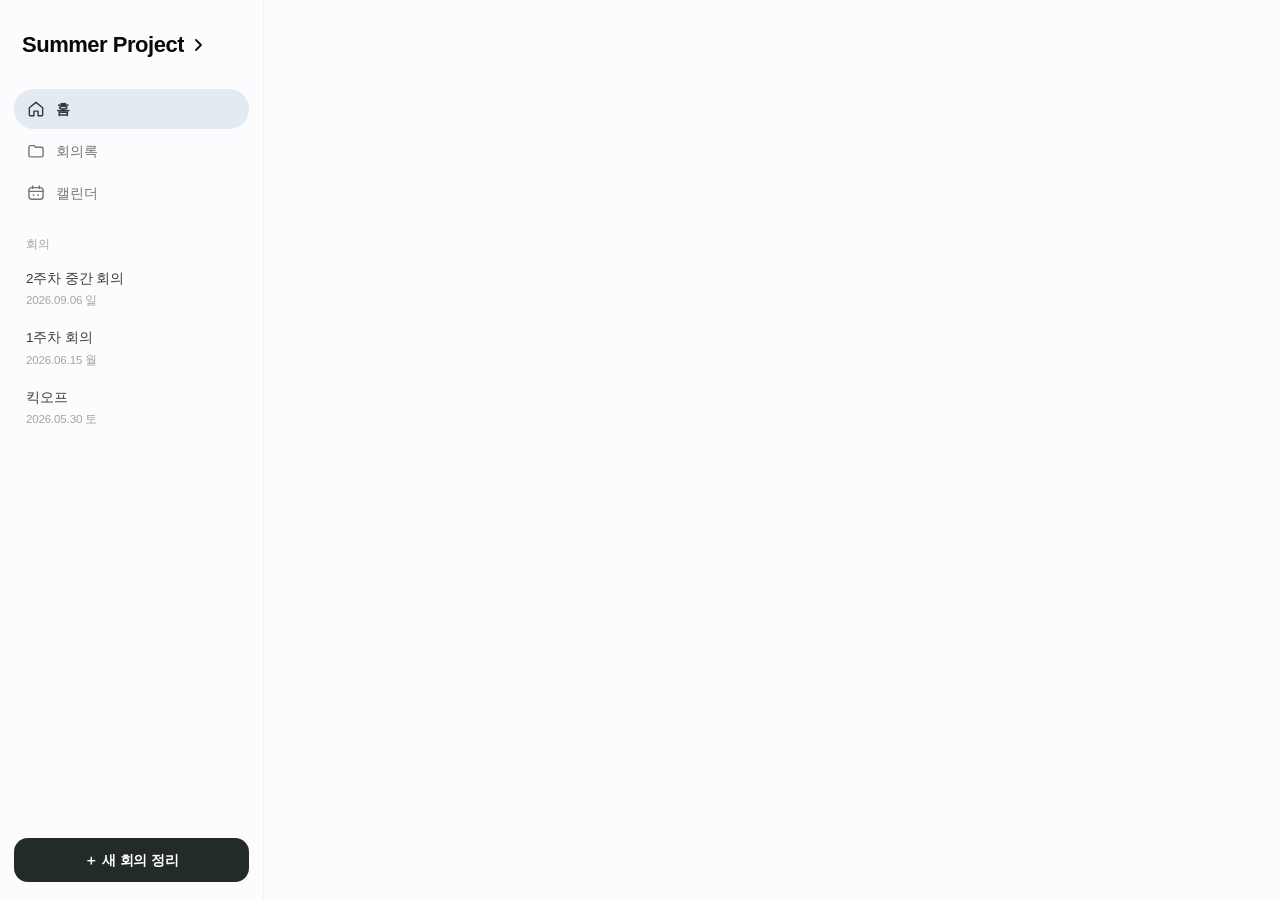
==== docs/index.html @ f721afd8 "맵 아래가 잘리던 것 · 버튼 여백 맞춤 · 원문 펴고 시작 - 박아 넣은 맵이 900px 보다 좁아지면 모바일 하단 탭바 자리 48px 를 비워 두고 있었다.   그 탭바는 em" ====
<!doctype html>
<html lang="ko">
<head>
<meta charset="utf-8">
<meta name="viewport" content="width=device-width,initial-scale=1,viewport-fit=cover">
<title>meetnote</title>
<style>
/* 폰트 — 모바일 앱과 같은 SF Pro +KR. 파일은 넣지 않고 설치된 것을 쓴다 */
@font-face{font-family:SFKR;font-weight:400;src:local("SF Pro +KR Display Regular"),local("SFProKR-Regular")}
@font-face{font-family:SFKR;font-weight:500;src:local("SF Pro +KR Display Medium"),local("SFProKR-Medium")}
@font-face{font-family:SFKR;font-weight:600;src:local("SF Pro +KR Display Semibold"),local("SFProKR-Semibold")}
@font-face{font-family:SFKR;font-weight:700;src:local("SF Pro +KR Display Bold"),local("SFProKR-Bold")}
:root{
  --bg:#fcfcfe; --card:#f2f5fa; --card2:#f5f6f8; --chip:#e4eaf2; --line:#dee0e6; --line2:#d7dff1;
  --ink:#050a0a; --ink2:#3b3b3b; --navy:#2d3b48; --dim:#757575; --dim2:#a3a3a3; --dark:#222a2a;
  --blue:#4b87e9; --red:#e0443e; --amber:#d9892b; --green:#2f9e5b; --violet:#8a6fd1; --grey:#8d9299;
  --ease:cubic-bezier(.3,0,.2,1);
}
*{box-sizing:border-box;margin:0;padding:0}
html,body{height:100%}
body{background:var(--bg);color:var(--ink);font:400 14px/1.5 SFKR,-apple-system,BlinkMacSystemFont,"Apple SD Gothic Neo",Pretendard,sans-serif;
  -webkit-font-smoothing:antialiased;letter-spacing:-.01em;word-break:keep-all}
button{font:inherit;color:inherit;background:none;border:0;cursor:pointer;letter-spacing:inherit}
input{font:inherit;color:inherit;letter-spacing:inherit}
[hidden]{display:none!important}
svg{display:block;flex:none}
.tap{transition:transform .15s,opacity .15s}.tap:active{transform:scale(.97);opacity:.8}

/* ---------- 뼈대: 왼쪽 사이드바 + 본문 ---------- */
.app{display:grid;grid-template-columns:264px 1fr;min-height:100vh}
.side{position:sticky;top:0;height:100vh;display:flex;flex-direction:column;gap:22px;padding:22px 14px 18px;border-right:1px solid #eef0f4;background:var(--bg)}
.proj{position:relative}
.proj>button{display:flex;align-items:center;gap:4px;padding:6px 8px;border-radius:10px;font-size:22px;font-weight:600;letter-spacing:-.48px;max-width:100%}
.proj>button:hover{background:var(--card)}
.proj>button span{overflow:hidden;text-overflow:ellipsis;white-space:nowrap}
.pmenu{position:absolute;z-index:30;top:46px;left:4px;width:236px;padding:6px;border-radius:16px;background:#fff;
  box-shadow:0 0 0 1px rgba(40,39,51,.06),0 18px 40px rgba(40,39,51,.14);animation:pop .22s var(--ease)}
.pmenu button{display:flex;align-items:center;justify-content:space-between;width:100%;padding:10px 12px;border-radius:10px;font-size:14px;font-weight:500;text-align:left}
.pmenu button:hover{background:var(--card)}
.pmenu button.on{background:var(--chip);color:var(--navy);font-weight:600}
.pmenu i{font-style:normal;font-size:12px;color:var(--dim2)}
@keyframes pop{from{opacity:0;transform:translateY(-4px) scale(.98)}}
.nav{display:grid;gap:2px}
.nav a{display:flex;align-items:center;gap:10px;height:40px;padding:0 12px;border-radius:44px;color:var(--dim);font-weight:500;text-decoration:none}
.nav a:hover{background:var(--card)}
.nav a.on{background:var(--chip);color:var(--navy);font-weight:600}
.slist{flex:1;min-height:0;overflow:auto;display:grid;align-content:start;gap:2px;scrollbar-width:none}
.slist h6{font-size:12px;font-weight:500;color:var(--dim2);padding:0 12px 6px}
.slist a{display:block;padding:8px 12px;border-radius:10px;text-decoration:none;color:var(--ink2)}
.slist a:hover{background:var(--card)}
.slist a.on{background:var(--card);color:var(--ink);font-weight:600}
.slist a b{display:block;font-weight:inherit;font-size:13.5px;overflow:hidden;text-overflow:ellipsis;white-space:nowrap}
.slist a time{font-size:11.5px;color:var(--dim2)}
.new{display:flex;align-items:center;justify-content:center;gap:6px;height:44px;border-radius:14px;background:var(--dark);color:#fff;font-weight:600;text-decoration:none}
.new:hover{background:var(--ink)}
main{min-width:0;padding:34px 40px 140px}
.wrap{max-width:1080px;margin:0 auto}

/* ---------- 공통 조각 ---------- */
.h1{font-size:28px;font-weight:700;letter-spacing:-.6px;line-height:1.3}
.sub{margin-top:6px;color:var(--dim);font-size:13px;display:flex;flex-wrap:wrap;gap:4px 10px}
.sec{margin-top:40px}
.sec>header{display:flex;align-items:center;justify-content:space-between;margin-bottom:14px}
.sec>header h2{font-size:16px;font-weight:500;color:var(--dim);letter-spacing:-.16px}
.sec>header h2 b{margin-left:6px;color:var(--ink2);font-weight:600}
.pills{display:flex;gap:4px;flex-wrap:wrap}
.pills button{height:32px;padding:0 14px;border-radius:99px;color:var(--dim2);font-size:13px;font-weight:500}
.pills button:hover{color:var(--ink2)}
.pills button.on{background:var(--chip);color:var(--navy);font-weight:600}
.kd{display:inline-flex;align-items:center;height:22px;padding:0 9px;border-radius:99px;background:var(--dark);color:#fff;font-size:11.5px;font-weight:600}
.kd+.kd{background:var(--chip);color:var(--navy)}
.st{font-size:11.5px;font-weight:600;white-space:nowrap;font-style:normal}
.st.decision{color:var(--blue)} .st.conditional{color:var(--amber)} .st.open{color:var(--grey)}
.empty{padding:26px;border-radius:16px;background:var(--card2);color:var(--dim2);text-align:center;font-size:13px}

/* 캘린더 — 회의 일정과 마감 기한을 한 달 판에 (모바일 하단바 calendar 탭) */
.cal>header{margin-bottom:16px}
.cnav{display:flex;align-items:center;gap:6px}
.cnav b{min-width:104px;text-align:center;font-size:15px;font-weight:600;color:var(--ink)}
.cnav button{width:32px;height:32px;border-radius:99px;background:var(--card);color:var(--navy);font-size:16px;line-height:1}
.cnav button:hover{background:var(--chip)}
.cnav .tdy{width:auto;padding:0 13px;font-size:13px;font-weight:600}
.cgrid{display:grid;grid-template-columns:repeat(7,minmax(0,1fr));gap:6px;
  padding:16px;border-radius:24px;background:var(--panel);box-shadow:0 0 0 1px #eef0f4}
.cgrid .ch{padding:2px 4px 6px;font-size:12px;font-weight:600;color:var(--dim2);text-align:center}
.cgrid .ch.sun{color:#d9776b}
.cd{min-height:88px;display:flex;flex-direction:column;align-items:stretch;gap:3px;padding:7px 7px 8px;
  border-radius:14px;background:var(--card2,#fafbfd);text-align:left;transition:background .18s,box-shadow .18s}
.cd:hover{background:var(--card)}
.cd.out{background:transparent;pointer-events:none}
.cd em{font-style:normal;font-size:12.5px;font-weight:600;color:var(--ink2)}
.cd.sun em{color:#d9776b}
.cd.today em{display:inline-grid;place-items:center;width:22px;height:22px;margin:-2px 0 1px -2px;border-radius:50%;
  background:var(--dark);color:#fff}
.cd.on{background:#eaf1ff;box-shadow:inset 0 0 0 1.5px #b8d0f8}
.cd .pill{overflow:hidden;text-overflow:ellipsis;white-space:nowrap;padding:2px 6px;border-radius:6px;
  font-size:10.5px;font-weight:500;letter-spacing:-.2px}
.cd .pill.pmeet{background:#e2ecff;color:#2b5aa8}
.cd .pill.pdue{background:#fdeadf;color:#a8572b}
.cd .more{font-size:10px;color:var(--dim2);padding-left:2px}
.cday{margin-top:18px}
.cday h3{margin-bottom:10px;font-size:14px;font-weight:600;color:var(--ink2)}
.cday h3 i{margin-left:6px;font-style:normal;color:var(--dim2);font-weight:500}
.crow{width:100%;display:flex;align-items:center;gap:10px;padding:13px 16px;margin-bottom:8px;text-decoration:none;color:inherit;
  border-radius:16px;background:var(--panel);box-shadow:0 0 0 1px #eef0f4;text-align:left;transition:background .18s}
.crow:hover{background:var(--card)}
.crow i{flex:none;padding:3px 9px;border-radius:99px;font-style:normal;font-size:11.5px;font-weight:600}
.crow.cmeet i{background:#e2ecff;color:#2b5aa8}
.crow.cdue i{background:#fdeadf;color:#a8572b}
.crow b{flex:1;min-width:0;font-size:14px;font-weight:500;color:var(--ink);overflow:hidden;text-overflow:ellipsis;white-space:nowrap}
.crow time,.crow .ow{flex:none;font-size:12.5px;color:var(--dim2)}
.crow .ow{font-weight:600;color:var(--navy)} .crow .ow.none{font-weight:500;color:var(--dim2)}
@media (max-width:760px){.cd{min-height:64px}.cd .pill{display:none}}

/* 할 일 카드 — 모바일 홈 '나의 할 일'의 방사형 그라데이션 */
.todos{display:grid;grid-auto-flow:column;grid-auto-columns:240px;gap:12px;overflow-x:auto;scroll-snap-type:x mandatory;padding:2px 2px 8px;scrollbar-width:none}
/* 가로로 흐르는 줄은 오른쪽 끝에서 뚝 끊기지 않게 흐려지며 빠진다. 끝까지 밀면 흐림도 사라진다 */
@property --fade{syntax:'<length>';inherits:false;initial-value:56px}
.todos,.prog{--fade:56px;animation:fadeoff linear both;animation-timeline:scroll(self x);
  -webkit-mask-image:linear-gradient(90deg,#000 calc(100% - var(--fade)),transparent);
  mask-image:linear-gradient(90deg,#000 calc(100% - var(--fade)),transparent)}
@keyframes fadeoff{to{--fade:0px}}
.todo{scroll-snap-align:start;height:224px;display:flex;flex-direction:column;justify-content:space-between;padding:20px;border-radius:24px;
  border:1.5px solid rgba(255,255,255,.2);text-align:left;transition:transform .25s var(--ease),box-shadow .25s}
.todo:hover{transform:translateY(-3px);box-shadow:0 14px 30px rgba(40,39,51,.1)}
.todo .top{display:flex;justify-content:space-between;align-items:flex-start;min-height:28px;font-size:12px;font-weight:500;color:var(--ink2)}
.todo .due{display:inline-flex;align-items:center;height:24px;padding:0 10px;border-radius:99px;background:rgba(255,255,255,.55);font-weight:600}
.todo .top em{font-style:normal;color:rgba(5,10,10,.45)}
.todo{cursor:pointer}
.tool{display:grid;place-items:center;width:28px;height:28px;border-radius:50%;background:#fff;border:.6px solid #fff;box-shadow:0 1px 4px rgba(40,39,51,.12);transition:transform .2s var(--ease)}
.tool:hover{transform:scale(1.12)}
.hh{display:flex;align-items:flex-start;justify-content:space-between;gap:16px}
.mt{display:flex;gap:4px;margin-top:4px}
.mt a{display:grid;place-items:center;width:40px;height:32px;border-radius:9px;transition:background .2s}
.mt a:hover{background:var(--card)}
.mt a.on{background:var(--dark)}
.mt img{width:20px;height:20px}
.meis{display:inline-flex;align-items:center;gap:5px}
.avi{display:inline-grid;place-items:center;border-radius:50%;object-fit:cover;color:#fff;font-size:11px;font-weight:600;flex:none;box-shadow:0 0 0 1.5px #fff}
.stk{display:inline-flex;margin-right:6px}.stk .avi+.avi{margin-left:-8px}
.tg{margin:-4px 0 12px}
.tg button{display:inline-flex;align-items:center;height:44px;padding:0 14px 0 8px;color:var(--dim2)}
.tg button:not(.on) .stk{opacity:.5}
.tg button.on{background:var(--card);color:var(--ink2);font-weight:500}
.cs .c .by{display:flex;align-items:center;gap:6px;font-size:13px;font-weight:600;margin-bottom:4px}
img.av{object-fit:cover}
.todo h3{margin-top:14px;font-size:20px;font-weight:600;line-height:1.4;letter-spacing:-.4px;display:-webkit-box;-webkit-line-clamp:3;-webkit-box-orient:vertical;overflow:hidden}
.todo .bt{display:flex;align-items:center;gap:6px;width:100%;padding:6px 8px;margin:0 -8px -4px;border-radius:10px;font-size:12px;font-weight:500;color:var(--ink2);text-align:left}
.todo .bt:hover{background:rgba(255,255,255,.5)}
.todo .bt span{overflow:hidden;text-overflow:ellipsis;white-space:nowrap;min-width:0}
.todo .bt i{font-style:normal;white-space:nowrap}
.todo .bt svg{margin-left:auto}
.g0{background:radial-gradient(60% 60% at 50% 40%,#87d1ff 0%,#aedeff 49%,#d6ebff 98%)}
.g1{background:radial-gradient(55% 55% at 50% 50%,#d8be49 0%,#e5d872 50%,#f1f29a 100%)}
.g2{background:radial-gradient(85% 70% at 50% 45%,#43bde6 25%,#5ec9ea 39%,#79d5ee 52%,#afecf5 79%,#fefde7 97%)}
.g3{background:radial-gradient(85% 70% at 50% 45%,#ff9e80 25%,#ffb696 45%,#ffd2ba 65%,#ffe8d6 82%,#fef8ec 97%)}
.g4{background:radial-gradient(80% 70% at 50% 46%,#cad9df 62%,#ece4e4 87%,#fdf3e6 100%)}
.g5{background:radial-gradient(80% 70% at 50% 46%,#d6d0e8 62%,#e8e2f0 87%,#f8f3fa 100%)}
.own{font-style:normal;display:inline-flex;align-items:center;height:22px;padding:0 9px;border-radius:99px;background:rgba(255,255,255,.55);font-weight:600}
.own.none{background:transparent;border:1px dashed rgba(5,10,10,.2);color:rgba(5,10,10,.5);font-weight:500}

/* 리스트 카드 — 회의·안건 */
.rows{display:grid;gap:8px}
.row{display:flex;align-items:center;gap:14px;width:100%;padding:16px 20px;border-radius:16px;background:var(--card);text-align:left;text-decoration:none;color:inherit;transition:background .2s}
.row:hover{background:var(--chip)}
.row .tx{flex:1;min-width:0}
.row .meta{font-size:12.5px;color:var(--dim);display:flex;gap:6px;flex-wrap:wrap}
.row .meta i{font-style:normal;color:var(--dim2)}
.row h3{margin-top:4px;font-size:16px;font-weight:500;letter-spacing:-.2px}
.row p{margin-top:2px;font-size:13px;color:var(--dim)}
.row .nw{font-size:13px;font-weight:600;color:var(--blue)}
.row .cm{display:flex;align-items:center;gap:4px;font-size:12px;color:var(--dim)}
/* 진행 상황 칩 — 모바일 홈과 같은 모습 */
.prog{display:flex;gap:8px;overflow-x:auto;padding:2px 2px 6px;scrollbar-width:none}
.pch{flex:none;display:inline-flex;align-items:center;gap:8px;padding:8px 14px 8px 8px;border-radius:99px;background:var(--card);
  font-size:14px;font-weight:500;color:var(--ink2);white-space:nowrap}
.pch:hover{background:var(--chip)}
/* 팀 피드 카드 */
.row.fd{align-items:flex-start;padding:18px 20px;border-radius:18px}
.row.fd .meta{align-items:center;gap:8px;font-size:12px}
.row.fd h3{margin-top:7px;font-size:15.5px;font-weight:600;line-height:1.5;letter-spacing:-.2px;white-space:normal}
.row.fd p{margin-top:5px;font-size:13.5px;line-height:1.55;color:var(--dim);white-space:normal}
.row.fd .cm{align-self:flex-start;margin-top:2px;padding:4px 10px;border-radius:99px;background:#fff;font-size:11.5px;font-weight:600}
.grid2.fold>:nth-child(n+7){display:none}
.more{margin-top:10px;width:100%;height:44px;border-radius:14px;background:var(--card2);color:var(--dim);font-size:13px;font-weight:500}
.more:hover{background:var(--chip);color:var(--navy)}
.grid2{display:grid;grid-template-columns:repeat(auto-fill,minmax(320px,1fr));gap:8px}
.grp+.grp{margin-top:28px}
.grp h4{display:flex;align-items:center;gap:6px;margin-bottom:10px;font-size:13px;font-weight:600;color:var(--ink2)}
.grp h4 i{font-style:normal;font-weight:500;color:var(--dim2)}

/* ---------- 회의 페이지 ---------- */
.mhead{display:flex;align-items:flex-start;gap:16px;justify-content:space-between;flex-wrap:wrap}
.back{display:inline-flex;align-items:center;gap:2px;margin:-6px 0 12px -8px;padding:6px 8px;border-radius:10px;color:var(--dim);font-size:13px;text-decoration:none}
.back:hover{background:var(--card)}
.player{display:flex;align-items:center;gap:8px;height:44px;padding:4px 16px 4px 4px;border-radius:99px;background:linear-gradient(90deg,#e4eaf2,#f5f8ff);min-width:260px}
.player button{width:36px;height:36px;border-radius:50%;background:#fff;display:grid;place-items:center;box-shadow:0 1px 4px rgba(40,39,51,.1)}
.player time{font-size:12.5px;color:var(--dim);font-variant-numeric:tabular-nums}
.player .bar{flex:1;height:3px;border-radius:2px;background:#d4dbe6;position:relative;cursor:pointer}
.player .bar i{position:absolute;inset:0 auto 0 0;border-radius:2px;background:var(--dark)}
.tabs{margin-top:22px;display:flex;align-items:center;gap:10px}
.mgrid{margin-top:18px;display:grid;grid-template-columns:400px minmax(0,1fr);gap:24px;align-items:start}
.mgrid.wide{grid-template-columns:0 minmax(0,1fr);gap:0;transition:grid-template-columns .35s var(--ease),gap .35s;
  --h:calc(100vh - var(--top,240px));grid-auto-rows:var(--h);align-items:stretch}   /* 원문과 맵이 같은 높이로 화면에 꼭 맞는다 */
.mgrid.wide .tr{position:static;height:var(--h)}
.mgrid.wide .map{height:var(--h)}      /* 카드와 그 안의 맵을 딱 같은 높이로 — 아래가 희게 남지 않게 */
body.mapview main{padding-bottom:24px;overflow:hidden}
body.mapview{overflow:hidden}
.mgrid.wide.open{grid-template-columns:clamp(260px,24vw,320px) minmax(0,1fr);gap:14px}   /* 맵이 좁아지지 않게 원문은 얇게 */
.mgrid.wide:not(.open) .tr{width:0;min-width:0;padding:0;overflow:hidden;opacity:0;pointer-events:none;box-shadow:none}
.mgrid.wide .tr{transition:opacity .3s}
.srctog{position:absolute;z-index:6;left:16px;top:16px;display:inline-flex;align-items:center;gap:6px;height:40px;padding:0 18px;border-radius:99px;
  background:rgba(255,255,255,.92);backdrop-filter:blur(10px);-webkit-backdrop-filter:blur(10px);color:var(--navy);font-size:13px;font-weight:600;
  box-shadow:0 0 0 1px rgba(40,39,51,.06),0 8px 22px rgba(40,39,51,.12)}
.srctog:hover{background:#fff}
.mapwrap{position:relative}
.only-narrow{display:none}
.mgrid.solo{grid-template-columns:minmax(0,1fr)}
/* 요약 시트 — 모바일 요약 모달의 그라데이션 */
.sheet{border-radius:24px;padding:28px 28px 30px;background:#fff;box-shadow:0 0 0 1px #eef0f4,0 8px 24px rgba(40,39,51,.05)}
.sheet h5{font-size:16px;font-weight:600;letter-spacing:-.16px;margin-bottom:12px}
.sheet hr{border:0;border-top:1px solid #eef0f4;margin:26px 0}
.brief p{font-size:16px;line-height:1.65;color:var(--ink2)}
.brief .kinds{display:flex;gap:4px;margin-bottom:10px}
.focus{margin-top:14px;display:grid;gap:2px}
.focus button{display:flex;align-items:baseline;gap:10px;padding:7px 10px;margin:0 -10px;border-radius:10px;text-align:left;font-size:13.5px}
.focus button:hover{background:var(--card)}
.focus b{font-size:11.5px;font-weight:600;color:var(--dim);white-space:nowrap}
.focus span{flex:1}
.brief .line{font-size:17px;font-weight:600;line-height:1.6;letter-spacing:-.2px}
.brief .story{margin-top:12px;display:grid;gap:9px}
.brief .story p{font-size:14.5px;line-height:1.75;color:var(--ink2)}
.sheet h5 em{margin-left:6px;font-style:normal;font-size:12px;font-weight:500;color:var(--dim)}
.groups{display:grid;gap:22px}
.gp{padding:18px 18px 20px;border-radius:24px;background:color-mix(in srgb, var(--c, #c7d3e4) 26%, #fff)}
.gp h6{display:flex;align-items:center;gap:10px;margin-bottom:14px;font-size:21px;font-weight:700;letter-spacing:-.4px;color:var(--ink)}
.gp h6 i{display:grid;place-items:center;min-width:32px;height:32px;padding:0 10px;border-radius:10px;background:var(--c,#c7d3e4);color:var(--ink);font-style:normal;font-size:13px;font-weight:700}
.gp h6 b{margin-left:auto;font-weight:500;font-size:12.5px;color:var(--dim2)}
.gp+.gp{border-top:0}
.iss{position:relative;padding:18px 20px;border-radius:18px;background:rgba(255,255,255,.72);box-shadow:0 0 0 1px rgba(255,255,255,.6),0 2px 10px rgba(40,39,51,.04)}
.iss+.iss{margin-top:10px}
/* 쟁점 문장 — 이 카드에서 가장 크고 진하게, 왼쪽에 색 막대 */
.peek{position:absolute;top:14px;right:14px;display:inline-flex;align-items:center;gap:5px;height:28px;padding:0 12px;border-radius:99px;
  background:#fff;color:var(--navy);font-size:12px;font-weight:600;box-shadow:0 0 0 1px rgba(40,39,51,.06);opacity:.85}
.peek:hover{opacity:1;box-shadow:0 0 0 1px rgba(40,39,51,.16)}
.qq{cursor:pointer;padding-left:14px;padding-right:96px;border-left:3px solid var(--c,#c7d3e4)}
.qq h4{font-size:18px;font-weight:700;line-height:1.5;letter-spacing:-.3px}
.qq:hover h4{text-decoration:underline;text-decoration-color:rgba(5,10,10,.18);text-underline-offset:4px}
.qm{margin-top:5px;display:flex;gap:10px;font-size:11.5px;color:var(--dim2)}
.qm time{font-variant-numeric:tabular-nums}
.flow{margin-top:12px;display:grid;gap:8px;padding-left:17px}
.flow p{display:flex;gap:10px;align-items:baseline;font-size:14px;line-height:1.75;color:var(--ink2);cursor:pointer;padding:4px 8px;margin:-4px -8px;border-radius:10px}
.flow p:hover{background:#fff}
.flow p span{flex:1}
.flow p time{font-size:11px;color:var(--dim2);font-variant-numeric:tabular-nums;opacity:0;transition:opacity .15s}
.flow p:hover time{opacity:1}
.res{margin-top:14px;padding:12px 14px;border-radius:14px;background:color-mix(in srgb, var(--c, #c7d3e4) 34%, #fff);display:grid;gap:3px;cursor:pointer}
.res:hover{box-shadow:0 0 0 1px rgba(40,39,51,.12)}
.res em{font-style:normal;font-size:10.5px;font-weight:700;letter-spacing:.06em}
.res b{font-size:15px;font-weight:600;line-height:1.55;letter-spacing:-.2px}
.res.none{color:var(--dim)}
.fx{margin-top:10px;display:flex;gap:6px;align-items:center}
.cmb{display:inline-flex;align-items:center;gap:4px;height:26px;padding:0 9px;border-radius:99px;font-size:12px;color:var(--dim);background:rgba(255,255,255,.75)}
.cmb:hover{background:#fff;color:var(--ink2)}
.tlist{display:grid;gap:2px}
.tlist button{display:flex;align-items:baseline;gap:10px;padding:9px 10px;margin:0 -10px;border-radius:10px;text-align:left}
.tlist button:hover{background:var(--card)}
.tlist span{flex:1;font-size:14.5px;font-weight:500}
.tlist .own{background:#fff;font-size:11.5px}
.tlist time{font-size:11.5px;color:var(--dim2);font-variant-numeric:tabular-nums}
.carry{display:grid;gap:6px}
.carry div{display:flex;gap:10px;font-size:14px} .carry i{font-style:normal;font-size:11.5px;color:var(--dim2);white-space:nowrap;margin-top:2px}

/* 원문 */
.tr{position:sticky;top:20px;height:var(--h,calc(100vh - 40px));display:flex;flex-direction:column;border-radius:24px;background:#fff;box-shadow:0 0 0 1px #eef0f4}
.mgrid.solo .tr{position:static;height:auto;box-shadow:none;background:transparent}
.trh{display:flex;align-items:center;gap:8px;padding:14px 16px 10px;border-bottom:1px solid #f0f2f6}
.trh h5{font-size:14px;font-weight:600;flex:1}
.srch{display:flex;align-items:center;gap:6px;height:34px;padding:0 10px;border-radius:99px;background:var(--card);flex:1;max-width:260px}
.srch input{flex:1;min-width:0;border:0;background:none;outline:none;font-size:13px}
.srch i{font-style:normal;font-size:11.5px;color:var(--dim2);white-space:nowrap}
.segs{flex:1;overflow:auto;padding:8px 16px 40px;scrollbar-width:thin}
.mgrid.solo .segs{padding:8px 0 40px}
.seg{display:grid;grid-template-columns:32px 1fr;gap:10px;padding:10px 0;transition:opacity .3s}
.av{width:32px;height:32px;border-radius:50%;display:grid;place-items:center;font-size:12.5px;font-weight:600;color:#fff}
.seg .who{display:flex;align-items:baseline;gap:8px;font-size:14px;font-weight:600}
.seg .who button{font-size:12.5px;font-weight:400;color:var(--dim2);font-variant-numeric:tabular-nums}
.seg .who button:hover{color:var(--blue)}
.seg p{font-size:14px;line-height:1.6;color:var(--ink2)}
.seg.now .who button{color:var(--blue);font-weight:600}
.segs.dim .seg:not(.src){opacity:.35}
/* 쟁점을 누르면 그 구간이 왼쪽→오른쪽으로 칠해진다 — 모바일과 같은 그라데이션 */
.seg.src p{background-image:linear-gradient(90deg,#2f6bd8 24%,#3f9bc4 64%,#6f7fdc),linear-gradient(#3b3b3b,#3b3b3b);background-repeat:no-repeat;
  -webkit-background-clip:text;background-clip:text;color:transparent;animation:sweep .8s var(--ease) both}
@keyframes sweep{from{background-size:0% 100%,100% 100%}to{background-size:100% 100%,100% 100%}}
/* 하이라이트는 연한 하늘 — 형광 노랑은 쓰지 않는다 */
mark{background:#dcecff;color:inherit;border-radius:2px}
mark.on{background:#bfdcff;box-shadow:0 0 0 1.5px #bfdcff}
mark.ev{background:linear-gradient(transparent 55%,#bfdcff 55%);box-shadow:none}
.map{height:var(--h,calc(100vh - 210px));min-height:360px;border-radius:24px;overflow:hidden;box-shadow:0 0 0 1px #eef0f4;background:#fff}
.map iframe{width:100%;height:100%;border:0}

/* 댓글 시트 — 웹에서는 오른쪽에서 */
.dim-bg{position:fixed;inset:0;z-index:50;background:rgba(5,10,10,.18);animation:fade .25s both}
@keyframes fade{from{opacity:0}}
.cs{position:fixed;z-index:51;top:12px;right:12px;bottom:12px;width:min(420px,calc(100vw - 24px));display:flex;flex-direction:column;border-radius:24px;
  background:linear-gradient(180deg,#e4eaf2 0%,#e4eaf2 70%,#fdf8f8 100%);box-shadow:0 20px 50px rgba(40,39,51,.18);animation:slide .4s var(--ease) both}
@keyframes slide{from{transform:translateX(40px);opacity:0}}
.cs header{display:flex;justify-content:space-between;align-items:center;padding:20px 22px 6px;font-size:15px;font-weight:600}
.cs .ctx{padding:6px 22px 16px}
.cs .ctx small{font-size:12px;color:var(--dim)} .cs .ctx h3{margin-top:2px;font-size:18px;font-weight:600;letter-spacing:-.3px}
.cs .ctx a{display:inline-block;margin-top:8px;font-size:12.5px;color:var(--blue);text-decoration:none}
.cs .list{flex:1;overflow:auto;padding:0 22px;display:grid;align-content:start;gap:8px}
.cs .c{padding:12px 14px;border-radius:14px;background:rgba(255,255,255,.7);font-size:14px;position:relative}
.cs .c time{display:block;margin-top:2px;font-size:11.5px;color:var(--dim2)}
.cs .c button{position:absolute;top:8px;right:10px;color:var(--dim2);font-size:12px}
.cs form{display:flex;gap:8px;padding:14px 16px 16px}
.cs form input{flex:1;height:44px;padding:0 16px;border-radius:99px;border:0;background:#fff;outline:none;font-size:14px}
.cs form button{height:44px;padding:0 18px;border-radius:99px;background:var(--dark);color:#fff;font-weight:600}

/* ---------- AI 물어보기 — 전원 버튼 대신 떠 있는 입력줄 + ⌘K ---------- */
.spark{background:linear-gradient(135deg,#4b87e9,#9de3ff);-webkit-background-clip:text;background-clip:text;color:transparent;font-weight:700}
.ask{position:fixed;inset:0;z-index:60;background:linear-gradient(180deg,rgba(255,255,255,.66),rgba(255,255,255,.92));
  backdrop-filter:blur(20px);-webkit-backdrop-filter:blur(20px);animation:grow .75s var(--ease) both;overflow:auto}
.ask.out{animation:grow .4s var(--ease) reverse both}
@keyframes grow{from{clip-path:circle(0 at var(--px) var(--py));opacity:.6}to{clip-path:circle(150vmax at var(--px) var(--py));opacity:1}}
.ask .in{max-width:720px;margin:0 auto;padding:12vh 24px 80px;animation:rise .45s .25s var(--ease) both}
.ask .scope{display:flex;align-items:center;gap:8px;font-size:13px;color:var(--dim)}
.ask .scope b{color:var(--navy);font-weight:600}
.ask .x{position:fixed;top:20px;right:22px;width:40px;height:40px;border-radius:50%;display:grid;place-items:center;background:rgba(255,255,255,.8);box-shadow:0 1px 6px rgba(40,39,51,.1)}
.ask form{margin-top:14px;display:flex;align-items:center;gap:10px;padding:8px 8px 8px 22px;border-radius:99px;background:#fff;box-shadow:0 0 0 1px rgba(75,135,233,.18),0 10px 30px rgba(75,135,233,.12)}
.ask form input{flex:1;min-width:0;height:44px;border:0;outline:none;font-size:18px;font-weight:500;background:none}
.ask form input::placeholder{color:var(--dim2)}
.ask .mic,.ask .go{width:44px;height:44px;border-radius:50%;display:grid;place-items:center}
.ask .mic{color:var(--dim)} .ask .mic:hover{background:var(--card)}
.ask .mic.on{color:#fff;background:var(--blue);box-shadow:0 0 0 0 rgba(75,135,233,.45);animation:pulse 1.2s ease-out infinite}
@keyframes pulse{to{box-shadow:0 0 0 12px rgba(75,135,233,0)}}
.ask .go{background:var(--dark);color:#fff}
.ask .ans{margin-top:34px}
.ask .qq{font-size:13px;color:var(--dim2)}
.ask .aa{margin-top:8px;font-size:19px;font-weight:500;line-height:1.7;letter-spacing:-.3px;white-space:pre-wrap}
.caret{display:inline-block;width:2px;height:1em;margin-left:2px;vertical-align:-2px;background:var(--blue);animation:blink .8s steps(1) infinite}
@keyframes blink{50%{opacity:0}}
.think{display:flex;gap:5px;margin-top:14px}.think i{width:7px;height:7px;border-radius:50%;background:#9fb4d6;animation:bob 1.2s ease-in-out infinite}
.think i:nth-child(2){animation-delay:.15s}.think i:nth-child(3){animation-delay:.3s}
@keyframes bob{30%{transform:translateY(-4px);opacity:1}0%,60%,100%{opacity:.4}}
.cites{margin-top:22px;display:grid;gap:8px}
.cites h6{font-size:12px;font-weight:500;color:var(--dim2)}
.cite{display:grid;gap:4px;padding:14px 16px;border-radius:16px;background:rgba(242,245,250,.9);text-align:left;animation:rise .4s var(--ease) both}
.cite:hover{background:var(--chip)}
.cite small{font-size:12px;color:var(--dim)} .cite small b{color:var(--ink2);font-weight:600}
.cite p{font-size:14px;color:var(--ink2)}
.warn{margin-top:20px;padding:14px 16px;border-radius:14px;background:#fff6e6;color:#8a5a12;font-size:13.5px}


/* ---------- 사용성 테스트(UT) — ?ut 로 켠다 ----------
   진행에 필요한 것(참여자 등록 · 태스크 고르기 · 시나리오)은 전체를 덮는 한 겹 안에만 있다.
   태스크가 도는 동안 화면에 남는 것은 왼쪽 아래 작은 점 하나뿐. */
.uttop{position:fixed;z-index:80;left:50%;top:10px;transform:translateX(-50%);display:flex;align-items:center;gap:8px;max-width:min(520px,86vw);
  height:30px;padding:0 14px 0 8px;border-radius:99px;background:rgba(250,250,250,.72);backdrop-filter:blur(12px);-webkit-backdrop-filter:blur(12px);
  box-shadow:0 0 10px rgba(0,0,0,.08);opacity:.5;transition:opacity .2s}
.uttop:hover{opacity:1}
.uttop i{flex:none;padding:2px 8px;border-radius:99px;background:var(--chip);color:var(--navy);font-style:normal;font-size:10.5px;font-weight:700;letter-spacing:.06em}
.uttop span{overflow:hidden;text-overflow:ellipsis;white-space:nowrap;font-size:12.5px;font-weight:500;color:var(--ink2)}
/* 진행 레이어 — 모바일처럼 흰 블러가 위에서 내려와 덮는다 */
.utcover{position:fixed;inset:0;z-index:90;display:grid;place-items:center;backdrop-filter:blur(20px);-webkit-backdrop-filter:blur(20px);
  background:linear-gradient(180deg,rgba(255,255,255,.78),rgba(253,248,248,.78));animation:coverDown .8s var(--ease) both}
.utcover.stay{animation:none}
.utcover.out{animation:coverUp .8s var(--ease) both}
@keyframes coverDown{from{clip-path:inset(0 0 100% 0 round 0 0 40px 40px)}to{clip-path:inset(0 0 0 0)}}
@keyframes coverUp{from{clip-path:inset(0 0 0 0)}to{clip-path:inset(0 0 100% 0 round 0 0 40px 40px)}}
.utc{display:grid;gap:14px;justify-items:center;width:min(560px,92vw);padding:0 24px;text-align:center;animation:rise .5s .2s var(--ease) both}
.utcover[data-mode="scenario"] .utc{animation-delay:.55s}
.utc span{font-size:12px;font-weight:600;letter-spacing:.12em;color:var(--dim)}
.utc h3{font-size:20px;font-weight:600;letter-spacing:-.3px}
.utc p{font:600 22px/1.6 SFKR,-apple-system,BlinkMacSystemFont,"Apple SD Gothic Neo",Pretendard,sans-serif;letter-spacing:-.3px;white-space:pre-line}
.utc>button{margin-top:10px;height:52px;padding:0 28px;border-radius:14px;background:var(--dark);color:#fff;font-size:16px;font-weight:600}
.utc>i{font-style:normal;font-size:13px;color:var(--dim2)}
.utc>a{margin-top:2px;font-size:12.5px;color:var(--dim2);text-decoration:none}
.utc>a:hover{color:var(--dim)}
.utlist{width:100%;display:grid;gap:6px;margin-top:4px}
.utlist button{display:flex;gap:10px;align-items:center;padding:14px 16px;border-radius:16px;background:rgba(255,255,255,.75);text-align:left;
  font:500 15px/1.45 SFKR,-apple-system,BlinkMacSystemFont,"Apple SD Gothic Neo",Pretendard,sans-serif;letter-spacing:-.2px;color:var(--ink);
  box-shadow:0 0 0 1px rgba(40,39,51,.05)}
.utlist button:hover{background:#fff;box-shadow:0 0 0 1px rgba(40,39,51,.12),0 6px 18px rgba(40,39,51,.08)}
.utlist i{flex:none;display:grid;place-items:center;width:26px;height:26px;border-radius:8px;background:var(--chip);font-style:normal;font-size:11.5px;font-weight:600;color:var(--navy)}
.utlist span{flex:1}
.utlist em{font-style:normal;font-size:12px;font-weight:600;color:#2f9e5b}
.utrow{margin-top:6px;display:flex;flex-wrap:wrap;gap:10px;align-items:center;justify-content:center;font-size:12.5px;color:var(--dim2)}
.utrow .gh{padding:6px 12px;border-radius:99px;background:rgba(255,255,255,.7);font-size:12.5px;color:var(--navy);font-weight:500}
.utrow .gh:hover{background:#fff}
#utform{width:100%;display:grid;gap:8px;margin-top:2px}
#utform input{height:46px;padding:0 14px;border-radius:12px;border:1px solid transparent;background:#fff;font-size:15px;outline:none;text-align:center}
#utform input:focus{border-color:var(--dark)}
#utform button{margin-top:4px;height:50px;border-radius:14px;background:var(--dark);color:#fff;font-size:15px;font-weight:600}
/* ---------- 좁은 화면: 모바일처럼 좌상단 프로젝트 · 하단 떠 있는 내비 ---------- */
.bnav{display:none}
@media (max-width:860px){
  .app{grid-template-columns:1fr}
  .side{position:static;height:auto;border:0;padding:14px 12px 0;gap:0}
  .side .nav,.side .slist,.side .new{display:none}
  main{padding:14px 16px 150px}
  .mgrid{grid-template-columns:1fr}
  .mgrid:not(.solo) .tr{display:none}
  .only-narrow{display:inline-flex}
  .sheet{padding:22px 18px;border-radius:20px}
  .bnav{display:flex;position:fixed;z-index:40;left:16px;right:16px;bottom:18px;align-items:center;justify-content:space-between}
  .bnav nav{display:flex;padding:4px;border-radius:99px;background:rgba(250,250,250,.6);backdrop-filter:blur(9px);-webkit-backdrop-filter:blur(9px);box-shadow:0 0 12px rgba(0,0,0,.12)}
  .bnav nav a{display:flex;flex-direction:column;align-items:center;gap:2px;padding:8px 18px;border-radius:44px;color:#2d3b48;text-decoration:none;font-size:10px;font-weight:600;text-transform:uppercase;opacity:.45}
  .bnav nav a.on{background:var(--chip);opacity:1}
  .bnav .fab{width:52px;height:52px;border-radius:26px;background:var(--dark);color:#fff;display:grid;place-items:center;font-size:20px}
  .h1{font-size:24px}
  .todos{grid-auto-columns:220px}
  .map{height:calc(100vh - 230px)}
}
</style>
</head>
<body>
<div class="app">
  <aside class="side">
    <div class="proj"><button id="pbtn" class="tap"><span id="pname">…</span>
      <svg width="20" height="20" viewBox="0 0 20 20" fill="none"><path d="M8 5l5 5-5 5" stroke="currentColor" stroke-width="1.8" stroke-linecap="round" stroke-linejoin="round"/></svg></button>
      <div class="pmenu" id="pmenu" hidden></div></div>
    <nav class="nav" id="nav"></nav>
    <div class="slist" id="slist"></div>
    <a class="new tap" href="map.html" title="전사 파일을 넣어 새 회의를 정리합니다">＋ 새 회의 정리</a>
  </aside>
  <main><div class="wrap" id="view"></div></main>
</div>
<div class="bnav" id="bnav"></div>

<script src="ut.js"></script>
<script>
/* ================= 0. 조각 ================= */
const $ = s => document.querySelector(s);
const esc = s => String(s ?? '').replace(/[&<>"']/g, c => ({ '&': '&amp;', '<': '&lt;', '>': '&gt;', '"': '&quot;', "'": '&#39;' }[c]));
const escRe = s => s.replace(/[.*+?^${}()|[\]\\]/g, '\\$&');
const secs = v => { if (typeof v === 'number') return v; const p = String(v || '0').split(':').map(Number); return p.reduce((a, b) => a * 60 + b, 0); };
const mmss = s => { s = Math.max(0, Math.floor(s)); const h = Math.floor(s / 3600), m = Math.floor(s % 3600 / 60), x = String(s % 60).padStart(2, '0');
  return h ? `${h}:${String(m).padStart(2, '0')}:${x}` : `${m}:${x}`; };
const dur = d => { const s = secs(d), h = Math.floor(s / 3600), m = Math.round(s % 3600 / 60); return h ? `${h}h ${m}m` : `${m}m`; };
const dkey = d => { const [y, m, dd] = String(d || '').split('.').map(Number); return (y || 0) * 1e4 + (m || 0) * 100 + (dd || 0); };
const fdate = d => { const [y, m, dd] = String(d || '').split('.').map(Number); if (!y) return d || '';
  const w = '일월화수목금토'[new Date(y, m - 1, dd).getDay()]; return `${y}.${String(m).padStart(2, '0')}.${String(dd).padStart(2, '0')} ${w}`; };
const enc = u => u.split('/').map(encodeURIComponent).join('/');
const NOCACHE = { cache: 'no-store' };
const LOCALSRV = /^(127\.0\.0\.1|localhost)$/.test(location.hostname);
const KO = { issue: '쟁점', position: '주장', pro: '근거', con: '반론', concern: '우려', condition: '조건', open: '미결', decision: '확정', conditional: '조건부' };
const TAGC = ['#c7d3e4', '#d5e3d0', '#f1e1b8', '#b8d4f1', '#e7d3e6', '#dcd6ef'];
const AVC = ['#f18fd8', '#6fa8f5', '#7cc49a', '#e8b04b', '#9a8ce6', '#ef8a74', '#5cc3d9', '#a3a9b0'];
const store = { get: k => { try { return JSON.parse(localStorage.getItem(k)); } catch { return null; } },
                set: (k, v) => { try { localStorage.setItem(k, JSON.stringify(v)); } catch {} } };
const I = {
  home: '<svg width="20" height="20" viewBox="0 0 24 24" fill="none"><path d="M4 10.5L12 4l8 6.5V19a1 1 0 0 1-1 1h-4.5v-5.5h-5V20H5a1 1 0 0 1-1-1z" stroke="currentColor" stroke-width="1.7" stroke-linejoin="round"/></svg>',
  folder: '<svg width="20" height="20" viewBox="0 0 24 24" fill="none"><path d="M3.5 7.5a2 2 0 0 1 2-2h4l2 2h7a2 2 0 0 1 2 2v7.5a2 2 0 0 1-2 2h-13a2 2 0 0 1-2-2z" stroke="currentColor" stroke-width="1.7" stroke-linejoin="round"/></svg>',
  cmt: '<svg width="16" height="16" viewBox="0 0 20 20" fill="none"><path d="M10 3.5c3.9 0 7 2.6 7 5.8s-3.1 5.8-7 5.8c-.8 0-1.6-.1-2.3-.3L4 16.5l.9-3.1C3.7 12.3 3 10.9 3 9.3 3 6.1 6.1 3.5 10 3.5z" stroke="currentColor" stroke-width="1.4" stroke-linejoin="round"/></svg>',
  arrow: '<svg width="14" height="14" viewBox="0 0 16 16" fill="none"><path d="M3 8h10m-4-4l4 4-4 4" stroke="currentColor" stroke-width="1.4" stroke-linecap="round" stroke-linejoin="round"/></svg>',
  back: '<svg width="18" height="18" viewBox="0 0 20 20" fill="none"><path d="M12 5l-5 5 5 5" stroke="currentColor" stroke-width="1.7" stroke-linecap="round" stroke-linejoin="round"/></svg>',
  search: '<svg width="16" height="16" viewBox="0 0 20 20" fill="none"><circle cx="9" cy="9" r="5.5" stroke="currentColor" stroke-width="1.6"/><path d="M13.2 13.2L17 17" stroke="currentColor" stroke-width="1.6" stroke-linecap="round"/></svg>',
  x: '<svg width="18" height="18" viewBox="0 0 20 20" fill="none"><path d="M5 5l10 10M15 5L5 15" stroke="currentColor" stroke-width="1.7" stroke-linecap="round"/></svg>',
  play: '<svg width="14" height="14" viewBox="0 0 16 16"><path d="M4 2.5v11l9-5.5z" fill="currentColor"/></svg>',
  pause: '<svg width="14" height="14" viewBox="0 0 16 16"><path d="M4 2.5h3v11H4zm5 0h3v11H9z" fill="currentColor"/></svg>',
  mic: '<svg width="20" height="20" viewBox="0 0 20 20" fill="none"><rect x="7" y="2.5" width="6" height="10" rx="3" stroke="currentColor" stroke-width="1.6"/><path d="M4.5 9.5a5.5 5.5 0 0 0 11 0M10 15v2.5" stroke="currentColor" stroke-width="1.6" stroke-linecap="round"/></svg>',
  cal: '<svg width="20" height="20" viewBox="0 0 24 24" fill="none"><rect x="3.5" y="5.5" width="17" height="14" rx="3.5" stroke="currentColor" stroke-width="1.7"/><path d="M3.5 10h17M8 3.6v3m8-3v3" stroke="currentColor" stroke-width="1.7" stroke-linecap="round"/><circle cx="9" cy="14.5" r="1.1" fill="currentColor"/><circle cx="14.5" cy="14.5" r="1.1" fill="currentColor"/></svg>',
  up: '<svg width="18" height="18" viewBox="0 0 20 20" fill="none"><path d="M10 16V4m-5 5l5-5 5 5" stroke="currentColor" stroke-width="1.8" stroke-linecap="round" stroke-linejoin="round"/></svg>',
};

/* ================= 1. 데이터 ================= */
const D = { index: [], projects: [], maps: {}, trans: {}, alias: null };
/* 이름을 바꾸면 조사도 새 이름에 맞춰 고친다 (일여는 → 하린은) */
const reEsc = escRe;
const JOSA = [['으로', '로'], ['이랑', '랑'], ['이라', '라'], ['이에요', '예요'], ['이었', '였'], ['은', '는'], ['이', '가'], ['을', '를'], ['과', '와'], ['아', '야']];
/* 받침이 있으면 은·이·을·으로. 영문으로 끝나면 읽을 때 모음으로 끝나는 쪽이 자연스럽다(Project → 프로젝트) */
const hasJong = s => { const c = s.charCodeAt(s.length - 1);
  return c >= 0xac00 && c <= 0xd7a3 ? (c - 0xac00) % 28 !== 0 : false; };
function aliasRules(cfg) {
  const keep = (cfg.keep || []).slice().sort((a, b) => b.length - a.length);
  const pairs = Object.entries(cfg.aliases || {}).sort((a, b) => b[0].length - a[0].length);
  const tail = JOSA.flat().sort((a, b) => b.length - a.length).map(reEsc).join('|');
  return { keep, subs: pairs.map(([from, to]) => [new RegExp(reEsc(from) + '(' + tail + ')?', 'g'), to]) };
}
function applyAlias(text, R) {
  if (!R || !R.subs.length) return text;
  const box = [];
  R.keep.forEach(k => { text = text.split(k).join('\u0000' + (box.push(k) - 1) + '\u0000'); });
  R.subs.forEach(([re, to]) => {
    text = text.replace(re, (m, j) => {
      if (!j) return to;
      const pair = JOSA.find(p => p.includes(j));
      return to + (pair ? pair[hasJong(to) ? 0 : 1] : j);
    });
  });
  return text.replace(/\u0000(\d+)\u0000/g, (m, i) => box[+i]);
}
/* 전사문에 나온 실제 이름·브랜드는 화면에 쓰지 않는다 — 불러올 때 바꿔 둔다 (data/people.json) */
const alias = o => (D.alias ? JSON.parse(applyAlias(JSON.stringify(o), D.alias)) : o);
async function getMap(m) {
  if (!D.maps[m.id]) D.maps[m.id] = fetch(enc(m.map), NOCACHE).then(r => r.json()).then(alias);
  return D.maps[m.id];
}
async function getTrans(m) {
  if (!D.trans[m.id]) D.trans[m.id] = getMap(m).then(async map => map.segments
    || alias((await (await fetch(enc(map.meeting.transcript), NOCACHE)).json()).segments));
  return D.trans[m.id];
}
const nfc = x => String(x).normalize('NFC');           /* 맥 파일명은 NFD 로 온다 */
const meetingOf = id => D.index.find(m => nfc(m.id) === nfc(id));
/* 회의 이름 — 프로젝트에 별칭이 있으면 그 이름으로 보여준다 (모바일 디자인과 같게) */
const titleOf = (m, p) => { const t = ((p || CUR.p || {}).titles) || {}; return t[nfc(m.id)] || t[m.id] || m.title; };
const projOf = id => D.projects.find(p => p.meetings.some(x => nfc(x) === nfc(id))) || D.projects[0];
const inProj = p => p.meetings.map(meetingOf).filter(Boolean).sort((a, b) => dkey(b.date) - dkey(a.date));
/* 왼쪽 카드·스레드와 같은 메모 저장소를 쓴다 (map.html 과 공유) */
const notes = id => store.get('mn.local.' + id) || { edits: {}, notes: {} };
const cmts = (id, key) => ((notes(id).notes[key] || {}).cs || []);
function putCmts(id, key, cs) {
  const L = notes(id); L.notes[key] = Object.assign({ rx: {}, cs: [] }, L.notes[key], { cs });
  if (!cs.length && !Object.keys(L.notes[key].rx).length) delete L.notes[key];
  store.set('mn.local.' + id, L);
}

async function boot() {
  try { D.alias = aliasRules(await (await fetch('data/people.json', NOCACHE)).json()); } catch {}
  try { D.index = (await (await fetch('data/index.json', NOCACHE)).json()).meetings || []; } catch {}
  try { D.projects = (await (await fetch('data/projects.json', NOCACHE)).json()).projects || []; } catch {}
  D.projects = D.projects.map(p => ({ ...p, meetings: p.meetings.map(meetingOf).filter(Boolean).map(m => m.id) }));
  const known = new Set(D.projects.flatMap(p => p.meetings));
  const rest = D.index.filter(m => !known.has(m.id)).map(m => m.id);
  if (rest.length) D.projects.push({ id: 'etc', name: '기타 회의', meetings: rest });
  D.projects = D.projects.filter(p => p.meetings.length);
  addEventListener('hashchange', route);
  route();
}

/* ================= 2. 길찾기 ================= */
/* 사용성 테스트 기록용 화면 이름 (ut.js) */
const screenName = () => ASK ? 'ask'
  : CUR.kind === 'home' ? (CUR.mode === 'team' ? 'home_team' : 'home_my')
  : CUR.kind === 'cal' ? 'calendar'
  : CUR.kind === 'list' ? (CUR.by === 'agenda' ? 'list_agenda' : 'list_new')
  : CUR.kind === 'meeting' ? 'meeting_' + (['src', 'map'].includes(CUR.tab) ? CUR.tab : 'sum') : 'home_my';
const utNav = () => window.UT && UT.nav(screenName(), CUR.kind === 'meeting' ? CUR.id : '');
const utAct = (t, l) => window.UT && UT.act(t, l);
/* #/p/<프로젝트>  ·  #/p/<프로젝트>/list  ·  #/m/<회의>/<요약|원문|맵> */
let CUR = {};
function route() {
  const [, kind, a, b] = decodeURIComponent(location.hash).split('/');
  let p, page;
  if (kind === 'm' && meetingOf(a)) { p = projOf(a); page = { kind: 'meeting', id: meetingOf(a).id, tab: b || 'sum' }; }
  else {
    p = D.projects.find(x => x.id === a) || D.projects.find(x => x.id === store.get('mn.project')) || D.projects[0];
    page = { kind: b === 'list' ? 'list' : b === 'cal' ? 'cal' : 'home', mode: b === 'team' ? 'team' : 'my' };
  }
  if (!p) { $('#view').innerHTML = '<div class="empty">아직 정리된 회의가 없어요. 왼쪽 아래 ＋ 새 회의 정리로 시작하세요.</div>'; return; }
  store.set('mn.project', p.id);
  const same = CUR.p === p && CUR.kind === page.kind && CUR.id === page.id && CUR.mode === page.mode;
  CUR = { p, ...page };
  side();
  if (same && page.kind === 'meeting') return meetingTab(page.tab);
  scrollTo(0, 0);
  ({ home, list, cal: calendar, meeting: meetingPage })[page.kind](p, page);
  if (page.kind !== 'meeting') utNav();      /* 회의는 탭이 정해진 뒤 meetingTab 에서 기록한다 */
}
const go = h => { location.hash = h; };

function side() {
  const { p } = CUR;
  $('#pname').textContent = p.name;
  const menu = $('#pmenu');
  menu.innerHTML = D.projects.map(x => `<button class="${x === p ? 'on' : ''}" data-p="${esc(x.id)}">${esc(x.name)}<i>회의 ${x.meetings.length}</i></button>`).join('');
  menu.onclick = e => { const b = e.target.closest('[data-p]'); if (!b) return; menu.hidden = true; go('#/p/' + b.dataset.p); };
  $('#pbtn').onclick = e => { e.stopPropagation(); menu.hidden = !menu.hidden; };
  const nav = [['home', '홈', `#/p/${p.id}`, I.home], ['list', '회의록', `#/p/${p.id}/list`, I.folder],
    ['cal', '캘린더', `#/p/${p.id}/cal`, I.cal]];
  const on = k => CUR.kind === k || (k === 'list' && CUR.kind === 'meeting');
  $('#nav').innerHTML = nav.map(([k, t, h, ic]) => `<a href="${esc(h)}" class="tap ${on(k) ? 'on' : ''}">${ic}${t}</a>`).join('');
  $('#bnav').innerHTML = `<nav>${nav.map(([k, t, h, ic]) => `<a href="${esc(h)}" class="${on(k) ? 'on' : ''}">${ic}${t}</a>`).join('')}</nav>
    <button class="fab tap" id="fab" aria-label="물어보기">✦</button>`;
  $('#fab').onclick = e => openAsk(e.currentTarget);
  $('#slist').innerHTML = `<h6>회의</h6>` + inProj(p).map(m =>
    `<a href="#/m/${esc(m.id)}" class="${CUR.id === m.id ? 'on' : ''}"><b>${esc(titleOf(m, p))}</b><time>${esc(fdate(m.date))}</time></a>`).join('');
}
addEventListener('click', e => { if (!e.target.closest('.proj')) $('#pmenu').hidden = true; });

/* ================= 3. 홈 — 다음 해야 할 일 · 미해결 안건 · 최근 회의 ================= */
/* 나 · 팀 — 모바일 홈처럼 나뉜다. projects.json 의 me · teams 가 있을 때만 */
const avatarOf = (p, name) => (p && p.avatars || {})[name];
function av(p, name, size = 28) {
  const src = avatarOf(p, name);
  return src ? `<img class="avi" src="${esc(src)}" alt="${esc(name)}" style="width:${size}px;height:${size}px">`
    : `<span class="avi" style="width:${size}px;height:${size}px;background:${AVC[[...name].reduce((a, c) => a + c.charCodeAt(0), 0) % AVC.length]}">${esc([...name][0] || '?')}</span>`;
}
/* 할 일이 어느 팀 것인가 — 사람 이름, 파트 이름(ID·UX), 전원 */
const teamsOf = (p, owner) => (p.teams || []).filter(t => owner === '전원' || owner === t.part || owner === t.name || t.members.includes(owner));
/* 나의 할 일 = 내 이름 · 전원 · 우리 팀 단위(UX 처럼 파트로 맡긴 것). 같은 팀 다른 사람 이름으로 맡은 건 빼고 */
const isMine = (p, d) => { const t = (p.teams || []).find(x => x.members.includes(p.me));
  return d.owner === p.me || d.owner === '전원' || !!t && (d.owner === t.part || d.owner === t.name); };

/* 업무 도구 — 할 일이 특정 도구를 떠올리게 하면 카드 오른쪽 위에 그 로고를 둥글게 단다. 누르면 그 도구가 열린다 */
const TOOLS = [
  { re: /메일|튜터님께|요청 보내|연락/, name: 'Gmail', url: 'https://mail.google.com/', logo: '<img src="assets/gmail.png" alt="" style="width:16px;height:13px;object-fit:contain">' },
  { re: /장표|슬라이드|발표 자료/, name: 'Google Slides', url: 'https://docs.google.com/presentation/',
    logo: '<svg width="11" height="14" viewBox="0 0 16 20"><path d="M2 0h8l6 6v12a2 2 0 0 1-2 2H2a2 2 0 0 1-2-2V2a2 2 0 0 1 2-2z" fill="#f4b400"/><path d="M10 0l6 6h-4a2 2 0 0 1-2-2z" fill="#f8d56b"/><rect x="3.5" y="9" width="9" height="6" rx=".8" fill="none" stroke="#fff" stroke-width="1.5"/></svg>' },
  { re: /피그마|figma|레퍼런스|와이어프레임|로고/i, name: 'Figma', url: 'https://www.figma.com/files/',
    logo: '<svg width="10" height="15" viewBox="0 0 38 57"><path fill="#1abcfe" d="M19 28.5a9.5 9.5 0 1 1 19 0 9.5 9.5 0 0 1-19 0z"/><path fill="#0acf83" d="M0 47.5A9.5 9.5 0 0 1 9.5 38H19v9.5a9.5 9.5 0 1 1-19 0z"/><path fill="#ff7262" d="M19 0v19h9.5a9.5 9.5 0 1 0 0-19H19z"/><path fill="#f24e1e" d="M0 9.5A9.5 9.5 0 0 0 9.5 19H19V0H9.5A9.5 9.5 0 0 0 0 9.5z"/><path fill="#a259ff" d="M0 28.5A9.5 9.5 0 0 0 9.5 38H19V19H9.5A9.5 9.5 0 0 0 0 28.5z"/></svg>' },
  { re: /온라인으로 모여|화상|온라인 회의/, name: 'Google Meet', url: 'https://meet.google.com/',
    logo: '<svg width="15" height="12" viewBox="0 0 20 16"><rect y="2" width="13" height="12" rx="2.5" fill="#00ac47"/><path d="M13 6.5l6-4v11l-6-4z" fill="#00832d"/></svg>' },
  { re: /일정 (잡|정하)|날짜 정하/, name: 'Google Calendar', url: 'https://calendar.google.com/',
    logo: '<svg width="14" height="14" viewBox="0 0 16 16"><rect x="1" y="1" width="14" height="14" rx="3" fill="#fff" stroke="#4285f4" stroke-width="1.6"/><path d="M1 5h14" stroke="#4285f4" stroke-width="1.6"/><text x="8" y="13" font-size="7" font-weight="700" text-anchor="middle" fill="#4285f4" font-family="Arial">31</text></svg>' },
];
const toolOf = d => TOOLS.find(t => t.re.test(d.text));

/* 진행 상황 — 팀원마다 지금 하고 있는 일 한 마디.
   projects.json 의 status 를 쓰고, 없으면 그 사람이 맡은 할 일에서 뒤쪽 핵심만 뽑는다. */
function progress(p, ms, maps) {
  const who = (p.teams || []).flatMap(t => t.members), st = p.status || {}, said = {};
  ms.forEach((m, i) => (maps[i].todos || []).forEach(d => {
    const owner = who.includes(d.owner) ? d.owner : who.includes(d.who) ? d.who : null;
    if (!owner || said[owner]) return;
    const w = d.text.split(/\s+/);
    said[owner] = w.slice(-2).join(' ');
  }));
  return who.map(n => ({ who: n, what: st[n] || said[n] })).filter(x => x.what);
}

/* 급한 것부터 왼쪽으로 — 회의에서 말한 기한을 종류와 날짜로 줄 세운다 */
function dueDays(d) {
  const due = d.due || '';
  let m;
  if (/오늘|당장|바로/.test(due)) return 0;
  if (/내일/.test(due)) return 1;
  if (/모레/.test(due)) return 2;
  if (due.match(/([일월화수목금토])요일/)) return 2.5;
  if ((m = due.match(/(\d+)월\s*(\d+)일/))) return 3 + (+m[1] * 31 + +m[2]) / 400;
  if (/이번 ?주/.test(due)) return 5;
  if (/다음 ?주/.test(due)) return 9;
  if (/다음 회의|다음 시연/.test(due)) return 14;
  return 30;
}
const HURRY = /바로|빠르게|서둘|먼저|급히|당장|우선/;
const rank = d => dueDays(d) - (HURRY.test(d.text + ' ' + (d.ev || '')) ? 3 : 0);
const byUrgent = (a, b) => rank(a) - rank(b) || secs(a.t) - secs(b.t);

async function home(p, page) {
  const ms = inProj(p), maps = await Promise.all(ms.map(getMap));
  if (CUR.p !== p || CUR.kind !== 'home') return;
  const mode = p.me ? page.mode : 'all';
  /* 같은 회의를 두 번 정리한 경우가 있어 같은 할 일은 최근 회의 것 하나만 */
  const seen = new Set();
  const todos = ms.flatMap((m, i) => (maps[i].todos || []).map(d => ({ ...d, m, i })))
    .filter(d => { const k = d.text + '|' + d.owner; if (seen.has(k)) return false; seen.add(k); return true; })
    .sort(byUrgent);                          /* 급한 것부터 왼쪽으로 */
  const all = ms.flatMap((m, i) => maps[i].sections.filter(s => s.resolution).map(s => ({ s, m })));
  const opens = mode === 'team' ? all : all.filter(x => x.s.resolution.kind !== 'decision');
  const v = $('#view');
  const toggle = p.me ? `<div class="mt">
      <a href="#/p/${esc(p.id)}" class="${mode === 'my' ? 'on' : ''}" aria-label="나"><img src="assets/me-${mode === 'my' ? 'on' : 'off'}.svg" alt=""></a>
      <a href="#/p/${esc(p.id)}/team" class="${mode === 'team' ? 'on' : ''}" aria-label="팀"><img src="assets/team-${mode === 'team' ? 'on' : 'off'}.svg" alt=""></a></div>` : '';
  const title = { my: '나의 할 일', team: '할 일', all: '다음 해야 할 일' }[mode];
  v.innerHTML = `
    <div class="hh"><div><h1 class="h1">${esc(p.name)}</h1>
      <div class="sub"><span>회의 ${ms.length}개</span><span>최근 ${esc(fdate(ms[0].date))}</span>${p.me ? `<span class="meis">${mode === 'my' ? `${av(p, p.me, 18)}${esc(p.me)} (나)` : `<span class="stk">${p.teams.flatMap(t => t.members).map(n => av(p, n, 18)).join('')}</span>팀 전체`}</span>` : ''}</div></div>${toggle}</div>
    <section class="sec"><header><h2>${title}<b id="tn"></b></h2></header>
      <div class="pills tg" id="ow"></div><div class="todos" id="todos"></div></section>
    ${mode === 'team' ? `<section class="sec"><header><h2>진행 상황</h2></header>
      <div class="prog">${progress(p, ms, maps).map(x => `<span class="pch">${av(p, x.who, 28)}${esc(x.what)}</span>`).join('')}</div></section>` : ''}
    <section class="sec"><header><h2>${mode === 'team' ? '팀 피드' : '미해결 안건'}<b>${opens.length}</b></h2>
      ${mode === 'team' ? `<div class="pills" id="fd"></div>` : ''}</header>
      <div class="grid2" id="opens">${opens.map(({ s, m }, k) => `
        <button class="row tap" data-o="${k}"><div class="tx"><div class="meta">${esc(titleOf(m))}<i>· 논의 ${s.no}</i></div>
          <h3>${esc(s.resolution.title)}</h3></div>
          <span class="st ${s.resolution.kind}">${KO[s.resolution.kind]}</span>
          <span class="cm">${I.cmt}${cmts(m.id, s.no + '-res').length || ''}</span></button>`).join('') || '<div class="empty">모두 결론이 났어요</div>'}</div>
      ${opens.length > 6 ? `<button class="more tap" id="more">${opens.length - 6}개 더 보기</button>` : ''}</section>
    ${mode === 'team' ? '' : `<section class="sec"><header><h2>최근 회의</h2><a class="back" style="margin:0" href="#/p/${esc(p.id)}/list">전체 보기</a></header>
      <div class="rows">${ms.slice(0, 3).map((m, i) => meetRow(m, maps[i], i === 0)).join('')}</div></section>`}`;

  /* 할 일 묶음 — 나: 내 것만 / 팀: 팀 칩으로 고른다 / 설정 없는 프로젝트: 담당자 칩 */
  let groups;
  if (mode === 'my') groups = [{ key: 'me', list: todos.filter(d => isMine(p, d)) }];
  else if (mode === 'team') {
    groups = p.teams.map(t => ({ key: t.name, chip: `<span class="stk">${t.members.map(n => av(p, n)).join('')}</span>${esc(t.name)}`, list: todos.filter(d => teamsOf(p, d.owner).includes(t)) }));
    const rest = todos.filter(d => !teamsOf(p, d.owner).length);
    if (rest.length) groups.push({ key: 'rest', chip: '담당 미정', list: rest });
  } else {
    const owners = [...new Set(todos.map(d => d.owner).filter(Boolean))];
    groups = [{ key: '', chip: '전체', list: todos }, ...owners.map(o => ({ key: o, chip: esc(o), list: todos.filter(d => d.owner === o) }))];
  }
  const myTeam = (p.teams || []).find(t => t.members.includes(p.me));
  let cur = store.get('mn.group.' + p.id + mode);
  if (!groups.some(g => g.key === cur)) cur = mode === 'team' && myTeam ? myTeam.name : groups[0].key;
  const draw = () => {
    const g = groups.find(x => x.key === cur), list = g.list;
    $('#tn').textContent = list.length;
    $('#ow').innerHTML = groups.length > 1 ? groups.map(x => `<button class="${x.key === cur ? 'on' : ''}" data-w="${esc(x.key)}">${x.chip}</button>`).join('') : '';
    $('#todos').innerHTML = list.map((d, k) => todoCard(d, k)).join('') || '<div class="empty">정리된 할 일이 없어요</div>';
    $('#todos').onclick = e => {
      if (e.target.closest('.tool')) return;                 /* 로고는 도구를 연다 */
      const c = e.target.closest('[data-k]'); if (!c) return;
      const d = list[+c.dataset.k]; openEvidence(d.m.id, d.ev, d.who, d.t);   /* 이 할 일이 나온 자리로 */
    };
  };
  $('#ow').onclick = e => { const b = e.target.closest('[data-w]'); if (!b) return; cur = b.dataset.w; store.set('mn.group.' + p.id + mode, cur); draw();
    utAct(cur === 'Team UX' ? 'team-ux' : 'group', cur + ' 할 일'); };
  draw();
  /* 팀 피드 — 확정 · 조건부 · 미결로 걸러 본다 */
  let kind = '';
  const feed = () => {
    const hit = (k, x) => k === 'decision' ? x.s.resolution.kind === 'decision' : x.s.resolution.kind !== 'decision';
    const list = opens.filter(x => !kind || hit(kind, x));
    $('#opens').innerHTML = list.map(({ s, m }) => {
      const iss = s.nodes.find(n => n.kind === 'issue'), nc = cmts(m.id, s.no + '-res').length;
      return `<button class="row fd tap" data-o="${opens.findIndex(y => y.s === s && y.m === m)}">
        <div class="tx">
          <div class="meta"><span class="st ${s.resolution.kind === 'decision' ? 'decision' : 'open'}">${s.resolution.kind === 'decision' ? '확정' : '미결'}</span>${esc(titleOf(m))}<i>· ${esc(s.t)}</i></div>
          <h3>${esc(iss ? iss.title : s.title)}</h3>
          <p>${esc(s.resolution.title)}</p>
        </div>
        <span class="cm">${I.cmt}${nc || '의견'}</span></button>`;
    }).join('') || '<div class="empty">해당하는 안건이 없어요</div>';
    if ($('#fd')) $('#fd').innerHTML = [['', '전체'], ['decision', '확정'], ['open', '미결']]
      .map(([k, t]) => `<button class="${k === kind ? 'on' : ''}" data-f="${k}">${t} ${k ? opens.filter(x => hit(k, x)).length : opens.length}</button>`).join('');
    bindOpens();
    const mm = $('#more');
    if (mm) mm.hidden = list.length <= 6;
    $('#opens').classList.toggle('fold', list.length > 6 && !$('#opens').dataset.all);
  };
  if ($('#fd')) $('#fd').onclick = e => { const b = e.target.closest('[data-f]'); if (!b) return; kind = b.dataset.f; delete $('#opens').dataset.all; feed(); };
  const more = $('#more');
  if (more) { $('#opens').classList.add('fold'); more.onclick = () => { $('#opens').dataset.all = '1'; $('#opens').classList.remove('fold'); more.hidden = true; }; }
  if (mode === 'team') feed();
  /* 모바일처럼 — 나의 홈에서는 안건을 누르면 그 회의로, 팀 홈에서는 의견을 남긴다 */
  function bindOpens() {
    v.querySelectorAll('[data-o]').forEach(b => b.onclick = () => {
      const { s, m } = opens[+b.dataset.o];
      mode === 'my' ? go(`#/m/${m.id}/sum/${s.no}`) : commentSheet(m, s, () => home(p, page));
    });
  }
  bindOpens();
}
/* 좌상단 마감 기한 · 우상단 업무 도구 · 좌하단은 이 할 일이 나온 자리(눌러서 원문으로) */
const todoCard = (d, k) => { const t = toolOf(d);
  return `<div class="todo tap g${k % 6}" data-k="${k}">
  <div><div class="top"><span class="due">${esc(d.due || '다음 회의까지')}</span>
    ${t ? `<a class="tool" href="${t.url}" target="_blank" rel="noopener" title="${esc(t.name)} 열기">${t.logo}</a>` : ''}</div>
  <h3>${esc(d.text)}</h3></div>
  <button class="bt" data-src="${k}" title="이 말이 나온 자리로"><span>${esc(titleOf(d.m))}</span><i>· ${esc(d.t)}</i>${I.arrow}</button></div>`; };
const meetRow = (m, map, isNew) => `<a class="row tap" href="#/m/${esc(m.id)}"><div class="tx">
  <div class="meta">${esc(fdate(m.date))}<i>•</i>${esc(dur(m.duration))}${(map && map.brief && map.brief.kind || []).map(k => `<i>· ${esc(k)}</i>`).join('')}</div>
  <h3>${esc(titleOf(m))}</h3>${map && map.brief && map.brief.line ? `<p>${esc(map.brief.line)}</p>` : ''}</div>${isNew ? '<span class="nw">new</span>' : ''}</a>`;

/* ================= 3-2. 캘린더 — 회의 일정과 마감 기한 ================= */
/* 할 일의 마감은 "수요일 저녁" · "6월 20일" 처럼 말한 그대로 적혀 있다.
   그 말이 나온 회의 날짜를 기준으로 실제 날짜를 잡는다. 못 잡으면 '날짜 미정'으로 따로 모은다. */
const dparts = d => String(d || '').split('.').map(Number);
const ymd = dt => `${dt.getFullYear()}.${dt.getMonth() + 1}.${dt.getDate()}`;
const WD = '일월화수목금토';
function dueDate(due, from, nextMeet) {
  const [y, mo, dd] = dparts(from);
  if (!y) return null;
  const base = new Date(y, mo - 1, dd), add = n => { const x = new Date(base); x.setDate(x.getDate() + n); return x; };
  let m;
  if (/오늘|당장|바로/.test(due)) return base;
  if (/모레/.test(due)) return add(2);
  if (/내일/.test(due)) return add(1);
  if ((m = due.match(/([일월화수목금토])요일/))) {                 /* 그 회의 다음에 오는 그 요일 */
    const want = WD.indexOf(m[1]), gap = (want - base.getDay() + 7) % 7;
    return add(gap || 7);
  }
  if ((m = due.match(/(\d{1,2})월\s*(\d{1,2})일/))) {
    const t = new Date(y, +m[1] - 1, +m[2]);
    if (t < base) t.setFullYear(y + 1);
    return t;
  }
  if (/이번 ?주/.test(due)) return add((5 - base.getDay() + 7) % 7 || 5);      /* 그 주 금요일 */
  if (/다음 ?주/.test(due)) return add(((5 - base.getDay() + 7) % 7 || 7) + 7);
  if (/다음 회의|다음 시연/.test(due) && nextMeet) { const [a, b, c] = dparts(nextMeet); return new Date(a, b - 1, c); }
  return null;
}
let CALV = null;                               /* 보고 있는 달 · 고른 날 */
async function calendar(p) {
  const ms = inProj(p), maps = await Promise.all(ms.map(getMap));
  if (CUR.p !== p || CUR.kind !== 'cal') return;
  const older = [...ms].sort((a, b) => dkey(a.date) - dkey(b.date));      /* 오래된 순 */
  const items = [], undated = [], seen = new Set();
  older.forEach((m, i) => {
    const [y, mo, dd] = dparts(m.date);
    if (y) items.push({ t: 'meet', d: new Date(y, mo - 1, dd), title: titleOf(m, p), m });
    const map = maps[ms.indexOf(m)], next = older[i + 1];
    (map.todos || []).forEach(d => {
      const k = d.text + '|' + d.owner;
      if (seen.has(k)) return;
      seen.add(k);
      const at = dueDate(d.due || '', m.date, next && next.date);
      (at ? items : undated).push({ t: 'todo', d: at, title: d.text, owner: d.owner, due: d.due, todo: d, m });
    });
  });
  const key = dt => `${dt.getFullYear()}-${dt.getMonth()}-${dt.getDate()}`;
  const byDay = {};
  items.forEach(x => (byDay[key(x.d)] = byDay[key(x.d)] || []).push(x));
  Object.values(byDay).forEach(l => l.sort((a, b) => (a.t === 'meet' ? 0 : 1) - (b.t === 'meet' ? 0 : 1)));   /* 회의 먼저 */

  const now = new Date(), today = key(now);
  const near = items.filter(x => x.d >= new Date(now.getFullYear(), now.getMonth(), now.getDate()))
    .sort((a, b) => a.d - b.d);
  if (!CALV) { const f = near[0] ? near[0].d : now; CALV = { y: f.getFullYear(), m: f.getMonth(), sel: key(f) }; }

  const draw = () => {
    const first = new Date(CALV.y, CALV.m, 1), last = new Date(CALV.y, CALV.m + 1, 0);
    const cells = [];
    for (let i = 0; i < first.getDay(); i++) cells.push(null);
    for (let d = 1; d <= last.getDate(); d++) cells.push(new Date(CALV.y, CALV.m, d));
    while (cells.length % 7) cells.push(null);
    const selList = byDay[CALV.sel] || [];
    const [sy, sm, sd] = CALV.sel.split('-').map(Number);
    const row = x => x.t === 'meet'
      ? `<a class="crow cmeet" href="#/m/${esc(x.m.id)}"><i>회의</i><b>${esc(x.title)}</b><time>${esc(x.m.duration || '')}</time></a>`
      : `<button class="crow cdue tap" data-ev="${esc(x.m.id)}" data-t="${esc(x.todo.t)}" data-w="${esc(x.todo.who || '')}"
           data-q="${esc(x.todo.ev || '')}"><i>마감</i><b>${esc(x.title)}</b>
           <span class="ow${x.owner ? '' : ' none'}">${esc(x.owner || '담당 미정')}</span></button>`;
    $('#view').innerHTML = `
      <section class="sec cal">
        <header><h2>캘린더</h2>
          <div class="cnav"><button class="tap" data-mv="-1" aria-label="지난달">‹</button>
            <b>${CALV.y}년 ${CALV.m + 1}월</b>
            <button class="tap" data-mv="1" aria-label="다음달">›</button>
            <button class="tap tdy" data-mv="0">오늘</button></div>
        </header>
        <div class="cgrid">
          ${[...WD].map((w, i) => `<span class="ch${i === 0 ? ' sun' : ''}">${w}</span>`).join('')}
          ${cells.map(d => {
            if (!d) return '<span class="cd out"></span>';
            const k = key(d), list = byDay[k] || [];
            const cls = ['cd', k === today ? 'today' : '', k === CALV.sel ? 'on' : '', d.getDay() === 0 ? 'sun' : ''].join(' ');
            return `<button class="${cls}" data-d="${k}"><em>${d.getDate()}</em>
              ${list.slice(0, 2).map(x => `<span class="pill ${x.t === 'meet' ? 'pmeet' : 'pdue'}">${esc(x.t === 'meet' ? x.title : x.title)}</span>`).join('')}
              ${list.length > 2 ? `<span class="more">+${list.length - 2}</span>` : ''}</button>`;
          }).join('')}
        </div>
        <div class="cday">
          <h3>${sy}.${String(sm + 1).padStart(2, '0')}.${String(sd).padStart(2, '0')} ${WD[new Date(sy, sm, sd).getDay()]}</h3>
          ${selList.length ? selList.map(row).join('') : '<div class="empty">이 날에는 잡힌 일정이 없어요</div>'}
        </div>
        ${undated.length ? `<div class="cday undated"><h3>날짜 미정 <i>${undated.length}</i></h3>
          ${undated.map(x => `<button class="crow cdue tap" data-ev="${esc(x.m.id)}" data-t="${esc(x.todo.t)}"
            data-w="${esc(x.todo.who || '')}" data-q="${esc(x.todo.ev || '')}"><i>${esc(x.due || '기한 없음')}</i>
            <b>${esc(x.title)}</b><span class="ow${x.owner ? '' : ' none'}">${esc(x.owner || '담당 미정')}</span></button>`).join('')}</div>` : ''}
      </section>`;
    const v = $('#view');
    v.querySelectorAll('[data-mv]').forEach(b => b.onclick = () => {
      const mv = +b.dataset.mv;
      if (!mv) { CALV = { y: now.getFullYear(), m: now.getMonth(), sel: today }; }
      else { const d = new Date(CALV.y, CALV.m + mv, 1); CALV.y = d.getFullYear(); CALV.m = d.getMonth(); }
      draw();
    });
    v.querySelectorAll('[data-d]').forEach(b => b.onclick = () => { CALV.sel = b.dataset.d; draw(); });
    v.querySelectorAll('[data-q]').forEach(b => b.onclick = () => openEvidence(b.dataset.ev, b.dataset.q, b.dataset.w, b.dataset.t));
  };
  draw();
}

/* ================= 4. 회의록 — 최신순 · 안건별 ================= */
async function list(p) {
  const ms = inProj(p), maps = await Promise.all(ms.map(getMap));
  if (CUR.p !== p || CUR.kind !== 'list') return;
  let by = store.get('mn.by') || 'new';
  const v = $('#view');
  CUR.by = by;
  const draw = () => {
    let body;
    CUR.by = by;
    if (by === 'new') body = `<div class="rows">${ms.map((m, i) => meetRow(m, maps[i], i === 0)).join('')}</div>`;
    else {
      const all = ms.flatMap((m, i) => maps[i].sections.map(s => ({ s, m })));
      body = ['open', 'conditional', 'decision'].map(k => {
        const g = all.filter(x => (x.s.resolution || {}).kind === k);
        return g.length ? `<div class="grp"><h4><span class="st ${k}">${KO[k]}</span><i>${g.length}</i></h4><div class="grid2">${g.map(({ s, m }) => {
          const iss = s.nodes.find(n => n.kind === 'issue');
          return `<a class="row tap" href="#/m/${esc(m.id)}/sum/${s.no}"><div class="tx"><div class="meta">${esc(titleOf(m))}<i>· 논의 ${s.no}</i></div>
            <h3>${esc(iss ? iss.title : s.title)}</h3><p>${esc(s.resolution.title)}</p></div></a>`; }).join('')}</div></div>` : '';
      }).join('');
    }
    v.innerHTML = `<h1 class="h1">${esc(p.name)}</h1><div class="sub"><span>회의 ${ms.length}개</span></div>
      <div class="pills" style="margin-top:26px" id="by"><button class="${by === 'new' ? 'on' : ''}" data-b="new">최신순</button><button class="${by === 'agenda' ? 'on' : ''}" data-b="agenda">안건별</button></div>
      <div style="margin-top:16px">${body}</div>`;
    $('#by').onclick = e => { const b = e.target.closest('[data-b]'); if (!b) return; by = b.dataset.b; store.set('mn.by', by); draw(); utNav(); };
  };
  draw();
}

/* ================= 5. 회의 페이지 — 요약 · 원문 · 관계 맵 ================= */
let M = null;   /* 지금 열린 회의 {m, map, segs} */
let SRCOPEN = true;                   /* 관계 맵에서 왼쪽 원문을 펼쳐 두었는가 — 요약 탭처럼 펴 둔 채로 시작한다 */
let PEEK = 0;                         /* 요약에서 '들여다 보기'로 가리킨 논의 */
function showSrc(on) {
  SRCOPEN = on;
  const g = $('.mgrid.wide'); if (g) g.classList.toggle('open', on);
  const t = $('#srctog'); if (t) t.textContent = on ? '원문 접기' : '원문 펼치기';
}
async function meetingPage(p, page) {
  const m = meetingOf(page.id);
  const [map, segs] = await Promise.all([getMap(m), getTrans(m)]);
  if (CUR.id !== m.id) return;
  M = { m, map, segs };
  const who = [...new Set(segs.map(s => s.s))];
  const v = $('#view');
  v.innerHTML = `
    <a class="back" href="#/p/${esc(p.id)}/list">${I.back}회의록</a>
    <div class="mhead"><div><h1 class="h1">${esc(titleOf(m))}</h1>
      <div class="sub"><span>${esc(fdate(map.meeting.date))}</span><span>${esc(dur(map.meeting.duration))}</span>
        <span>참석 ${who.map(esc).join(' · ')}</span></div></div>
      <div class="player" id="player" hidden><button id="pp" aria-label="재생">${I.play}</button><time id="pt">0:00</time><div class="bar" id="pb"><i></i></div><time>${esc(map.meeting.duration)}</time></div></div>
    <div class="tabs"><div class="pills" id="mtabs">
      <button data-t="sum">요약</button><button data-t="map">관계 맵</button><button data-t="src" class="only-narrow">원문</button></div>
</div>
    <div id="mbody"></div>`;
  $('#mtabs').onclick = e => { const b = e.target.closest('[data-t]'); if (b) go(`#/m/${m.id}/${b.dataset.t}`); };
  audio(map);
  meetingTab(page.tab);
}
function meetingTab(tab) {
  const { m, map, segs } = M;
  CUR.tab = tab; utNav();
  const focusNo = +decodeURIComponent(location.hash).split('/')[4] || 0;
  document.querySelectorAll('#mtabs button').forEach(b => b.classList.toggle('on', b.dataset.t === tab));
  const body = $('#mbody');
  /* 원문은 늘 왼쪽에 둔다. 오른쪽에 요약이나 관계 맵. 좁은 화면에서는 원문이 따로 한 탭 */
  if (tab === 'map' && PEEK) setTimeout(() => {          /* 요약에서 '들여다 보기'로 왔다 */
    const f = $('.map iframe');
    if (f) f.addEventListener('load', () => setTimeout(() => f.contentWindow.postMessage({ mn: 'peek', no: PEEK }, '*'), 400), { once: true });
  }, 0);
  const inner = tab === 'map'
    ? `<div class="map mapwrap"><iframe src="map.html?m=${encodeURIComponent(m.id)}&view=map&embed=1&norail=1" title="관계 맵"></iframe>
        <button class="srctog" id="srctog">${SRCOPEN ? '원문 접기' : '원문 펼치기'}</button></div>`
    : summaryHTML(map);
  body.innerHTML = `<div class="mgrid ${tab === 'src' ? 'solo' : tab === 'map' ? 'wide' : ''} ${tab === 'map' && SRCOPEN ? 'open' : ''}">${transHTML(segs)}${tab === 'src' ? '' : inner}</div>`;
  document.body.classList.toggle('mapview', tab === 'map');
  if (tab === 'map') requestAnimationFrame(() => {
    const g = $('.mgrid'); if (!g) return;
    g.style.setProperty('--top', Math.round(g.getBoundingClientRect().top + 24) + 'px');
  });
  const tg = $('#srctog');
  if (tg) tg.onclick = () => showSrc(!SRCOPEN);
  if (tab === 'sum') bindSummary(map);
  bindTrans();
  if (focusNo) { const el = body.querySelector(`[data-no="${focusNo}"]`); if (el) { el.scrollIntoView({ block: 'center', behavior: 'smooth' }); pickSection(map.sections.find(s => s.no === focusNo), false); } }
  if (PENDING) { const x = PENDING; PENDING = null; setTimeout(() => showEv(x.ev, x.who, x.t), 60); }
}

function summaryHTML(map) {
  const b = map.brief || {}, todos = map.todos || [];
  /* 논의를 상위 카테고리로 묶는다 — 카테고리가 없으면 논의 하나씩 */
  const groups = [];
  map.sections.forEach((sec, i) => {
    const key = sec.group || sec.title;
    const g = groups.find(x => x.key === key);
    (g || groups[groups.push({ key, i, list: [] }) - 1]).list.push(sec);
  });
  return `<div class="sheet">
    <div class="brief"><h5>한 줄 브리핑</h5>
      ${(b.kind || []).length ? `<div class="kinds">${b.kind.map(k => `<span class="kd">${esc(k)}</span>`).join('')}</div>` : ''}
      <p class="line">${esc(b.line || map.headline || '')}</p>
      ${(b.story || []).length ? `<div class="story">${b.story.map(x => `<p>${esc(x)}</p>`).join('')}</div>` : ''}</div>
    <hr>
    <h5>논의 쟁점<em>${groups.length}</em></h5>
    <div class="groups">${groups.map((g, gi) => `<section class="gp" style="--c:${TAGC[gi % TAGC.length]}">
      <h6><i>${String(gi + 1).padStart(2, '0')}</i>${esc(g.key)}<b>논의 ${g.list.length}</b></h6>
      ${g.list.map(sec => issueHTML(sec)).join('')}</section>`).join('')}</div>
    ${todos.length ? `<hr><h5>다음 해야 할 일</h5><div class="tlist">${todos.map((d, k) => `<button data-td="${k}"><span>${esc(d.text)}</span>
      <em class="own ${d.owner ? '' : 'none'}">${esc(d.owner || '담당 미정')}</em><time>${esc(d.t)}</time></button>`).join('')}</div>` : ''}
    ${(map.carry || []).length ? `<hr><h5>다음 회의로 넘어가는 것</h5><div class="carry">${map.carry.map(c => `<div><i>${esc(c.part)}</i><span>${esc(c.label)}</span></div>`).join('')}</div>` : ''}
  </div>`;
}
/* 논의 한 개 — 쟁점 문장을 앞세우고, 오간 이야기는 문장으로, 결론은 따로 */
function issueHTML(s) {
  const iss = s.nodes.find(n => n.kind === 'issue'), r = s.resolution || {};
  const nc = cmts(M.m.id, s.no + '-res').length;   /* 의견 달기는 홈의 팀 피드에서 */
  return `<article class="iss" data-no="${s.no}">
    <button class="peek" data-peek="${s.no}" title="관계 맵에서 이 논의 보기">들여다 보기 ${I.arrow}</button>
    <div class="qq" data-sec="${s.no}"><h4>${esc(iss ? iss.title : s.title)}</h4>
      <div class="qm"><time>${esc(s.t)}~${esc(s.t1)}</time><span>${esc(s.part)}</span></div></div>
    ${(s.flow || []).length ? `<div class="flow">${s.flow.map(x => typeof x === 'string'
      ? `<p>${esc(x)}</p>`
      : `<p data-at="${esc(x.t)}" data-no="${s.no}"><span>${esc(x.text)}</span><time>${esc(x.t)}</time></p>`).join('')}</div>` : ''}
    <div class="res" data-ev="${s.no}"><em class="st ${r.kind}">${KO[r.kind] || ''}</em><b>${esc(r.title || '결론 없이 넘어갔어요')}</b></div>
    ${nc ? `<div class="fx"><span class="cmb">${I.cmt}홈에 남긴 의견 ${nc}</span></div>` : ''}
  </article>`;
}
function bindSummary(map) {
  const body = $('#mbody');
  body.querySelectorAll('[data-sec]').forEach(b => b.onclick = () => pickSection(map.sections.find(s => s.no === +b.dataset.sec), true));
  body.querySelectorAll('[data-at]').forEach(b => b.onclick = () => {      /* 이 문장이 오간 자리 */
    const sec = map.sections.find(s => s.no === +b.dataset.no);
    pickSection(sec, true, secs(b.dataset.at));
  });
  body.querySelectorAll('[data-ev]').forEach(b => b.onclick = () => {      /* 결론이 나온 말 */
    const sec = map.sections.find(s => s.no === +b.dataset.ev), r = sec.resolution || {};
    const from = (r.from || []).map(id => sec.nodes.find(n => n.id === id)).filter(Boolean);
    const n = from[from.length - 1];
    n && n.ev ? showEv(n.ev, n.who, n.t) : pickSection(sec, true, secs(r.t));
  });
  body.querySelectorAll('[data-td]').forEach(b => b.onclick = () => { const d = map.todos[+b.dataset.td]; showEv(d.ev, d.who, d.t); });
  body.querySelectorAll('[data-peek]').forEach(b => b.onclick = e => {   /* 이 논의를 관계 맵에서 */
    e.stopPropagation(); PEEK = +b.dataset.peek; go(`#/m/${M.m.id}/map`);
  });
}

/* ---------- 원문 ---------- */
function transHTML(segs) {
  const avatar = {}; [...new Set(segs.map(s => s.s))].forEach((p, i) => avatar[p] = AVC[i % AVC.length]);
  const pic = n => avatarOf(CUR.p, n);
  return `<section class="tr"><div class="trh"><h5>원문</h5>
      <label class="srch">${I.search}<input id="q" placeholder="발언 검색" autocomplete="off"><i id="qn"></i></label></div>
    <div class="segs" id="segs">${segs.map((g, i) => `<div class="seg" data-i="${i}">${pic(g.s) ? `<img class="av" src="${esc(pic(g.s))}" alt="">` : `<span class="av" style="background:${avatar[g.s]}">${esc([...g.s][0])}</span>`}
      <div><div class="who">${esc(g.s)}<button data-seek="${g.t}">${mmss(g.t)}</button></div>${g.l.map((l, li) => `<p data-li="${li}">${esc(l)}</p>`).join('')}</div></div>`).join('')}</div></section>`;
}
let HITS = [], HIT = 0;
function bindTrans() {
  const q = $('#q'), box = $('#segs');
  box.onclick = e => { const b = e.target.closest('[data-seek]'); if (b) seek(+b.dataset.seek); };
  const run = () => {
    clearMarks();
    const v = q.value.trim(); HITS = []; HIT = 0;
    if (v) {
      const re = new RegExp(v.split(/\s+/).map(escRe).join('\\s*'), 'gi');
      const split = new RegExp(`(${re.source})`, 'gi');
      box.querySelectorAll('p').forEach(p => {
        const t = p.textContent; if (!t.match(re)) return;
        p.innerHTML = t.split(split).map((x, i) => i % 2 ? `<mark>${esc(x)}</mark>` : esc(x)).join('');
        HITS.push(...p.querySelectorAll('mark'));
      });
    }
    $('#qn').textContent = v ? (HITS.length ? `1/${HITS.length}` : '없음') : '';
    jump();
  };
  const jump = () => { HITS.forEach((h, i) => h.classList.toggle('on', i === HIT)); if (HITS[HIT]) HITS[HIT].scrollIntoView({ block: 'center', behavior: 'smooth' }); };
  q.oninput = run;
  q.onkeydown = e => { if (e.key === 'Enter' && HITS.length) { HIT = (HIT + (e.shiftKey ? HITS.length - 1 : 1)) % HITS.length; $('#qn').textContent = `${HIT + 1}/${HITS.length}`; jump(); } };
}
function clearMarks() {
  const box = $('#segs'); if (!box) return;
  box.classList.remove('dim');
  box.querySelectorAll('.seg.src').forEach(s => s.classList.remove('src'));
  box.querySelectorAll('mark').forEach(mk => { const p = mk.parentNode; p.textContent = p.textContent; });
}
const narrow = () => matchMedia('(max-width:860px)').matches;
/* 쟁점을 누르면 그 논의 구간이 원문에서 칠해진다 */
function pickSection(s, scroll, at) {
  if (!s) return;
  if (narrow() && scroll && !$('.mgrid.solo')) { go(`#/m/${M.m.id}/src`); setTimeout(() => pickSection(s, true, at), 80); return; }
  clearMarks();
  const a = secs(s.t), b = secs(s.t1), box = $('#segs');
  let first = null, want = null;
  M.segs.forEach((g, i) => {
    if (g.t >= a && g.t < b) { const el = box.children[i]; el.classList.add('src'); first = first || el;
      if (at != null && g.t <= at) want = el; }
  });
  box.classList.add('dim');
  const go_ = want || first;
  if (go_) go_.scrollIntoView({ block: at != null ? 'center' : 'start', behavior: 'smooth' });
}
/* 노드·할 일을 누르면 그 사람이 한 말의 그 구절만 짚는다 */
function showEv(ev, who, t) {
  if (narrow() && !$('.mgrid.solo')) { PENDING = { ev, who, t }; go(`#/m/${M.m.id}/src`); return; }
  clearMarks();
  const re = ev && new RegExp(ev.trim().split(/\s+/).map(escRe).join('\\s+'));
  const near = secs(t);
  const cand = M.segs.map((g, i) => [g, i]).filter(([g]) => (!who || g.s === who) && re && g.l.some(l => re.test(l)))
    .sort((x, y) => Math.abs(x[0].t - near) - Math.abs(y[0].t - near));
  if (!cand.length) { const i = M.segs.findIndex(g => g.t >= near); if (i >= 0) $('#segs').children[i].scrollIntoView({ block: 'center', behavior: 'smooth' }); return false; }
  const [g, i] = cand[0], li = g.l.findIndex(l => re.test(l));
  const p = $('#segs').children[i].querySelector(`p[data-li="${li}"]`);
  const m = re.exec(g.l[li]);
  p.innerHTML = esc(g.l[li].slice(0, m.index)) + `<mark class="ev">${esc(m[0])}</mark>` + esc(g.l[li].slice(m.index + m[0].length));
  p.scrollIntoView({ block: 'center', behavior: 'smooth' });
  return true;
}
let PENDING = null;
function openEvidence(id, ev, who, t) { PENDING = { ev, who, t }; go(`#/m/${id}/${narrow() ? 'src' : 'sum'}`); }

/* ---------- 음성 (있을 때만) ---------- */
let AU = null;
function audio(map) {
  if (AU) { AU.pause(); AU = null; }
  if (!map.meeting.audio) return;
  const a = AU = new Audio(enc(map.meeting.audio)); a.preload = 'metadata';
  $('#player').hidden = false;                          /* m4a 는 메타데이터가 끝에 있어 늦게 뜬다 — 먼저 보이고, 못 읽으면 숨긴다 */
  a.onerror = () => { if (a === AU && $('#player')) $('#player').hidden = true; };
  const tick = () => {
    if (a !== AU || !$('#pt')) return;
    $('#pt').textContent = mmss(a.currentTime);
    $('#pb i').style.width = (a.currentTime / (a.duration || 1) * 100) + '%';
    const box = $('#segs'); if (!box) return;
    let k = -1; M.segs.forEach((g, i) => { if (g.t <= a.currentTime) k = i; });
    box.querySelectorAll('.seg.now').forEach(x => x.classList.remove('now')); if (k >= 0) box.children[k].classList.add('now');
  };
  a.ontimeupdate = tick;
  a.onplay = a.onpause = () => { $('#pp').innerHTML = a.paused ? I.play : I.pause; };
  $('#pp').onclick = () => a.paused ? a.play() : a.pause();
  $('#pb').onclick = e => { const r = e.currentTarget.getBoundingClientRect(); a.currentTime = (e.clientX - r.left) / r.width * (a.duration || 0); };
}
function seek(t) { if (AU && !$('#player').hidden) { AU.currentTime = t; AU.play(); } }

/* ---------- 의견 시트 (미해결 안건) ---------- */
function commentSheet(m, s, after) {
  const key = s.no + '-res', me = CUR.p && CUR.p.me;
  const bg = document.createElement('div'); bg.className = 'dim-bg';
  const sh = document.createElement('aside'); sh.className = 'cs';
  const close = () => { bg.remove(); sh.remove(); removeEventListener('keydown', onk); after && after(); };
  const onk = e => { if (e.key === 'Escape') close(); };
  const draw = () => {
    const cs = cmts(m.id, key);
    sh.innerHTML = `<header>의견<button aria-label="닫기">${I.x}</button></header>
      <div class="ctx"><small>${esc(titleOf(m))} · 논의 ${s.no} · <span class="st ${s.resolution.kind}">${KO[s.resolution.kind]}</span></small><h3>${esc(s.resolution.title)}</h3>
        <a href="#/m/${esc(m.id)}/sum/${s.no}">회의에서 보기 →</a></div>
      <div class="list">${cs.map((c, i) => `<div class="c">${me ? `<b class="by">${av(CUR.p, me, 22)}나</b>` : ''}${esc(c.text)}<time>${esc(c.at)}</time><button data-d="${i}">지우기</button></div>`).join('') || '<div class="empty" style="background:rgba(255,255,255,.5)">아직 의견이 없어요</div>'}</div>
      <form><input placeholder="의견 남기기" autofocus><button>남기기</button></form>`;
    sh.querySelector('header button').onclick = close;
    sh.querySelector('.ctx a').onclick = close;
    sh.querySelectorAll('[data-d]').forEach(b => b.onclick = () => { const x = cmts(m.id, key); x.splice(+b.dataset.d, 1); putCmts(m.id, key, x); draw(); });
    sh.querySelector('form').onsubmit = e => {
      e.preventDefault(); const v = e.target.querySelector('input').value.trim(); if (!v) return;
      putCmts(m.id, key, [...cmts(m.id, key), { text: v, at: new Date().toLocaleString('ko-KR', { month: 'numeric', day: 'numeric', hour: '2-digit', minute: '2-digit' }) }]);
      utAct('comment', `의견 등록: ${v.slice(0, 30)}`);
      draw();
    };
    sh.querySelector('input').focus();
  };
  bg.onclick = close; addEventListener('keydown', onk);
  document.body.append(bg, sh); draw();
  utAct('comment-open', `${s.resolution.title} 의견창`);
}

/* 관계 맵(iframe)에서 카드를 누르면 왼쪽 원문을 짚는다 */
addEventListener('message', e => {
  const d = e.data; if (!d || !M) return;
  if (d.mn === 'ev') {
    showSrc(true);                                  /* 카드를 누르면 왼쪽 원문이 나타난다 */
    setTimeout(() => {
      if (d.ev && showEv(d.ev, d.who, d.t)) return;
      const sec = M.map.sections.find(s => s.no === d.no);
      if (sec) pickSection(sec, false, secs(d.t));
    }, 360);
  }
  if (d.mn === 'follow') follow(d.on);
  if (d.mn === 'view' && d.open) (d.frames || []).forEach(no => utAct('zoom' + no, `관계 맵에서 논의 ${no} 확대`));
  if (d.mn === 'rate') { FRATE = d.v; if (AU) AU.playbackRate = d.v; }
  if (d.mn === 'seek' && FOLLOW) { if (AU && AU.duration) AU.currentTime = d.t; else FSKIP = d.t; }
});

/* 실시간 따라가기 — 맵이 부르면 회의를 처음부터 틀고 시각을 넘겨 준다.
   음성이 없으면 가상 시계로 빠르게 흘린다 (8배속). */
let FOLLOW = null, FRATE = 2, FSKIP = null;
function follow(on) {
  clearInterval(FOLLOW); FOLLOW = null;
  const send = t => { const f = $('.map iframe'); if (f) f.contentWindow.postMessage({ mn: 't', t }, '*'); };
  if (AU) { AU.pause(); AU.currentTime = 0; }
  if (!on) { send(-1); return; }
  if (AU && AU.duration) {                          /* 음성이 있으면 실제로 듣는다 */
    AU.playbackRate = FRATE;
    AU.play().catch(() => {});
    FOLLOW = setInterval(() => { if (!AU.paused) send(AU.currentTime); }, 200);
  } else {
    let t = 0, end = secs(M.map.meeting.duration || '1:00:00');
    FOLLOW = setInterval(() => {
      if (FSKIP != null) { t = FSKIP; FSKIP = null; }
      t += 0.2 * FRATE * 4; send(t);
      if (t > end) { clearInterval(FOLLOW); FOLLOW = null; }
    }, 200);
  }
}

/* ================= 6. AI 물어보기 ================= */
/* 모바일의 '전원 버튼 길게 누르기' 대신: 화면 아래 떠 있는 입력줄을 누르거나 ⌘K / Ctrl+K.
   흰 블러 막이 누른 자리에서 원형으로 번지는 연출은 그대로 가져온다. 답은 이 맥의 Claude 구독(/ask)으로. */
let ASK = null;
function openAsk(from) {
  if (ASK) return;
  const r = from ? from.getBoundingClientRect() : { left: innerWidth / 2, top: innerHeight - 50, width: 0, height: 0 };
  const scope = CUR.kind === 'meeting' ? { label: titleOf(M.m), ms: [M.m] } : { label: `${CUR.p.name} 전체 회의`, ms: inProj(CUR.p) };
  const o = document.createElement('div'); o.className = 'ask';
  o.style.setProperty('--px', (r.left + r.width / 2) + 'px'); o.style.setProperty('--py', (r.top + r.height / 2) + 'px');
  const SR = window.SpeechRecognition || window.webkitSpeechRecognition;
  o.innerHTML = `<button class="x" aria-label="닫기">${I.x}</button><div class="in">
    <div class="scope"><b class="spark">✦</b>물어볼 범위 <b>${esc(scope.label)}</b></div>
    <form><input placeholder="무엇이든 물어보세요" autocomplete="off">
      ${SR ? `<button type="button" class="mic" aria-label="말로 묻기">${I.mic}</button>` : ''}<button class="go" aria-label="묻기">${I.up}</button></form>
    ${LOCALSRV ? '' : '<div class="warn">AI 답변은 이 맥에서 연 로컬 주소(127.0.0.1:8787/notes/)에서만 동작해요. 구독 안에서만 돌리기 위해서예요.</div>'}
    <div id="ans"></div></div>`;
  document.body.append(o); ASK = o;
  utAct('ask-open', '물어보기 열기');
  const inp = o.querySelector('input'); setTimeout(() => inp.focus(), 250);
  o.querySelector('.x').onclick = closeAsk;
  o.querySelector('form').onsubmit = e => { e.preventDefault(); const q = inp.value.trim(); if (q) { utAct('ask', `질문: ${q.slice(0, 30)}`); askRun(q, scope); } };
  const mic = o.querySelector('.mic');
  if (mic) mic.onclick = () => {
    const rec = new SR(); rec.lang = 'ko-KR'; rec.interimResults = true;
    mic.classList.add('on');
    rec.onresult = e => { inp.value = [...e.results].map(x => x[0].transcript).join(''); if (e.results[e.results.length - 1].isFinal) { rec.stop(); o.querySelector('form').requestSubmit(); } };
    rec.onend = rec.onerror = () => mic.classList.remove('on');
    rec.start();
  };
}
function closeAsk() { if (!ASK) return; const o = ASK; ASK = null; o.classList.add('out'); setTimeout(() => o.remove(), 380); }
async function askRun(q, scope) {
  const box = ASK.querySelector('#ans');
  box.innerHTML = `<div class="ans"><div class="qq">${esc(q)}</div><div class="think"><i></i><i></i><i></i></div></div>`;
  if (!LOCALSRV) { box.querySelector('.think').outerHTML = '<div class="aa">여기서는 답할 수 없어요.</div>'; return; }
  try {
    /* 여러 회의를 한 번에 물으면 회의마다 머리말 줄을 끼워 구분한다 */
    const parts = await Promise.all(scope.ms.map(async m => ({ m, segs: await getTrans(m), map: await getMap(m) })));
    const segs = parts.length === 1 ? parts[0].segs : parts.flatMap(x => [{ s: '—', t: 0, l: [`[회의: ${titleOf(x.m)} · ${x.m.date}]`] }, ...x.segs]);
    const map = parts.length === 1 ? parts[0].map : { sections: parts.flatMap(x => x.map.sections.map(s => ({ ...s, title: `[${titleOf(x.m)}] ${s.title}` }))) };
    const r = await fetch('/ask', { method: 'POST', headers: { 'Content-Type': 'application/json' }, body: JSON.stringify({ question: q, segments: segs, map }) });
    const a = await r.json();
    if (!r.ok) throw new Error(a.error || r.status);
    if (!ASK) return;
    box.innerHTML = `<div class="ans"><div class="qq">${esc(q)}</div><div class="aa" id="aa"></div><div class="cites" id="ci"></div></div>`;
    utAct('ask-answer', (a.answer || '').slice(0, 40));
    await typeOut($('#aa'), a.answer || '답을 찾지 못했어요.');
    const cites = (a.cites || []).map(c => ({ ...c, m: (parts.find(x => x.segs.some(g => g.s === c.who && g.l.some(l => l.includes(c.quote)))) || parts[0]).m }));
    if (cites.length && ASK) {
      $('#ci').innerHTML = `<h6>근거가 된 발언</h6>` + cites.map((c, i) => `<button class="cite" data-i="${i}" style="animation-delay:${i * 60}ms">
        <small><b>${esc(c.who)}</b> · ${esc(c.t)}${parts.length > 1 ? ` · ${esc(titleOf(c.m))}` : ''}</small><p>“${esc(c.quote)}”</p></button>`).join('');
      $('#ci').onclick = e => { const b = e.target.closest('[data-i]'); if (!b) return; const c = cites[+b.dataset.i]; closeAsk(); openEvidence(c.m.id, c.quote, c.who, c.t); };
    }
  } catch (e) {
    if (ASK) box.innerHTML = `<div class="ans"><div class="qq">${esc(q)}</div><div class="warn">답을 받지 못했어요 · ${esc(e.message || e)}</div></div>`;
  }
}
function typeOut(el, text) {
  const t0 = performance.now();                        /* 경과 시간으로 글자 수를 정한다 — 탭이 뒤에 있어도 밀리지 않게 */
  return new Promise(res => { const step = () => { if (!ASK) return res();
    const n = Math.min(text.length, Math.floor((performance.now() - t0) / 18));
    el.innerHTML = esc(text.slice(0, n)) + (n < text.length ? '<span class="caret"></span>' : ''); if (n < text.length) setTimeout(step, 18); else res(); }; step(); });
}
addEventListener('keydown', e => {
  if ((e.metaKey || e.ctrlKey) && e.key.toLowerCase() === 'k') { e.preventDefault(); ASK ? closeAsk() : openAsk($('#fab')); }
  else if (e.key === 'Escape' && ASK) closeAsk();
});

boot().then(() => {
  if (window.UT && UT.on) UT.mount({ screen: screenName, ctx: () => (CUR.kind === 'meeting' ? CUR.id : ''), reload: () => { CUR = {}; } });
});
</script>
</body>
</html>
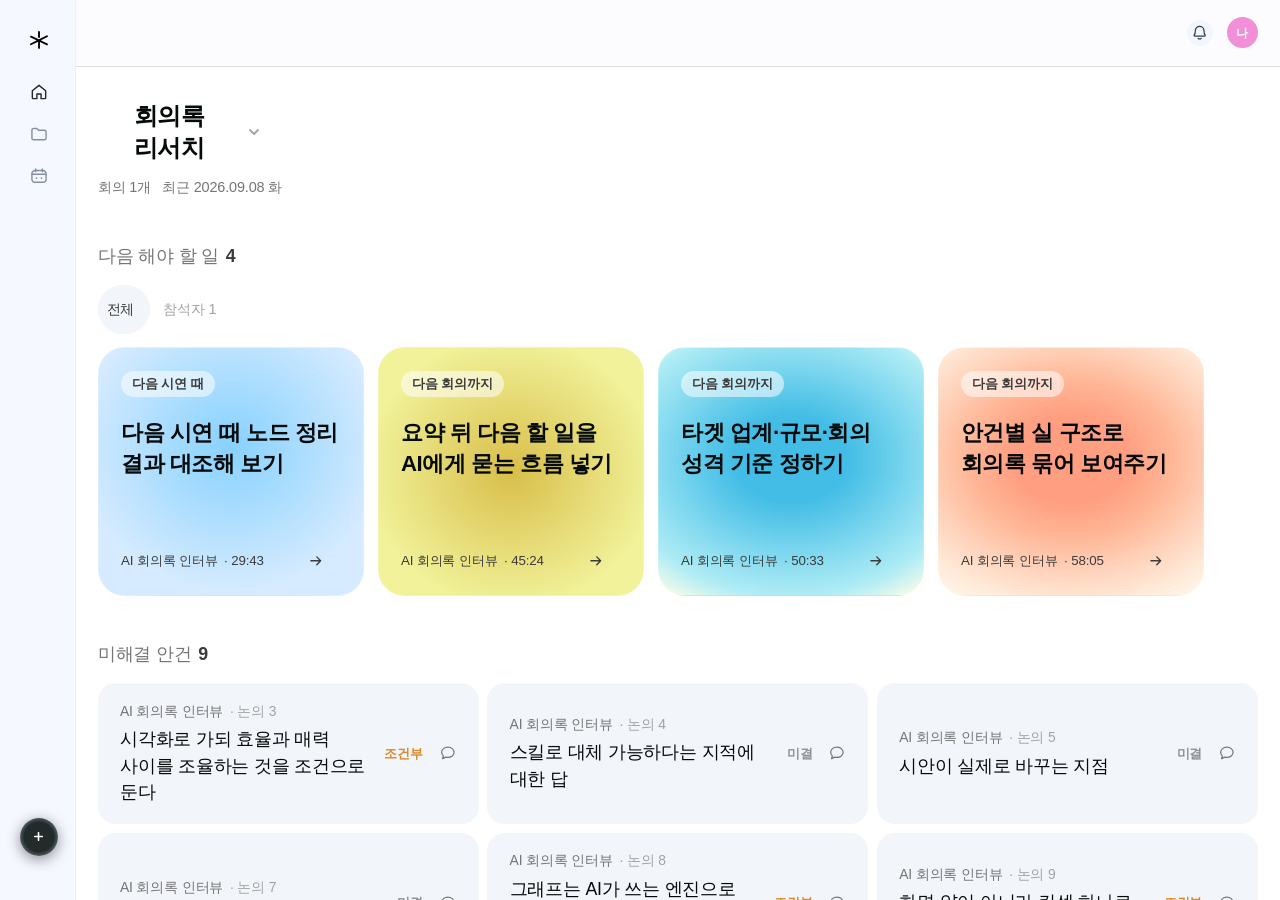
==== commit 806d53d4: "비대면으로도 돌 수 있는 사용성 테스트 상단 막대에 '시작하기'·'기록 보기' 를 두어 들어오자마자 태스크가 뜨지 않게 하고, 태스크 밖에서도 계속 남긴다. 태스크 다섯 개로 바꾸" ====
--- a/docs/index.html
+++ b/docs/index.html
@@ -17,6 +17,10 @@
   --ease:cubic-bezier(.3,0,.2,1);
 }
 *{box-sizing:border-box;margin:0;padding:0}
+/* 피그마 383:12875 는 1152 폭에 그려졌다. 창이 더 넓으면 레이아웃 전체를 그 비율로 키워
+   어떤 창에서도 디자인과 같은 규격으로 보이게 한다 (--zoom 은 app.js 가 창 너비로 정한다) */
+:root{--vh:calc(100vh / var(--zoom,1));--vw:calc(100vw / var(--zoom,1))}
+body{zoom:var(--zoom,1)}
 html,body{height:100%}
 body{background:var(--bg);color:var(--ink);font:400 14px/1.5 SFKR,-apple-system,BlinkMacSystemFont,"Apple SD Gothic Neo",Pretendard,sans-serif;
   -webkit-font-smoothing:antialiased;letter-spacing:-.01em;word-break:keep-all}
@@ -64,6 +68,7 @@
 .sec>header h2{font-size:16px;font-weight:500;color:var(--dim);letter-spacing:-.16px}
 .sec>header h2 b{margin-left:6px;color:var(--ink2);font-weight:600}
 .pills{display:flex;gap:4px;flex-wrap:wrap}
+.pills:empty{display:none}          /* 칩이 하나도 없을 때 빈 줄이 자리를 먹지 않게 */
 .pills button{height:32px;padding:0 14px;border-radius:99px;color:var(--dim2);font-size:13px;font-weight:500}
 .pills button:hover{color:var(--ink2)}
 .pills button.on{background:var(--chip);color:var(--navy);font-weight:600}
@@ -80,11 +85,11 @@
 .cnav button{width:32px;height:32px;border-radius:99px;background:var(--card);color:var(--navy);font-size:16px;line-height:1}
 .cnav button:hover{background:var(--chip)}
 .cnav .tdy{width:auto;padding:0 13px;font-size:13px;font-weight:600}
-.cgrid{display:grid;grid-template-columns:repeat(7,minmax(0,1fr));gap:6px;
-  padding:16px;border-radius:24px;background:var(--panel);box-shadow:0 0 0 1px #eef0f4}
+.cgrid{display:grid;grid-template-columns:repeat(7,minmax(0,1fr));grid-template-rows:auto;grid-auto-rows:112px;gap:6px;
+  padding:16px;border-radius:24px;background:var(--panel);box-shadow:0 0 0 1px #eef0f4}   /* 모든 날이 같은 규격 */
 .cgrid .ch{padding:2px 4px 6px;font-size:12px;font-weight:600;color:var(--dim2);text-align:center}
 .cgrid .ch.sun{color:#d9776b}
-.cd{min-height:88px;display:flex;flex-direction:column;align-items:stretch;gap:3px;padding:7px 7px 8px;
+.cd{height:100%;display:flex;flex-direction:column;align-items:stretch;gap:3px;padding:7px 7px 8px;overflow:hidden;
   border-radius:14px;background:var(--card2,#fafbfd);text-align:left;transition:background .18s,box-shadow .18s}
 .cd:hover{background:var(--card)}
 .cd.out{background:transparent;pointer-events:none}
@@ -93,7 +98,7 @@
 .cd.today em{display:inline-grid;place-items:center;width:22px;height:22px;margin:-2px 0 1px -2px;border-radius:50%;
   background:var(--dark);color:#fff}
 .cd.on{background:#eaf1ff;box-shadow:inset 0 0 0 1.5px #b8d0f8}
-.cd .pill{overflow:hidden;text-overflow:ellipsis;white-space:nowrap;padding:2px 6px;border-radius:6px;
+.cd .pill{flex:none;overflow:hidden;text-overflow:ellipsis;white-space:nowrap;padding:2px 6px;border-radius:6px;
   font-size:10.5px;font-weight:500;letter-spacing:-.2px}
 .cd .pill.pmeet{background:#e2ecff;color:#2b5aa8}
 .cd .pill.pdue{background:#fdeadf;color:#a8572b}
@@ -110,10 +115,13 @@
 .crow b{flex:1;min-width:0;font-size:14px;font-weight:500;color:var(--ink);overflow:hidden;text-overflow:ellipsis;white-space:nowrap}
 .crow time,.crow .ow{flex:none;font-size:12.5px;color:var(--dim2)}
 .crow .ow{font-weight:600;color:var(--navy)} .crow .ow.none{font-weight:500;color:var(--dim2)}
-@media (max-width:760px){.cd{min-height:64px}.cd .pill{display:none}}
+@media (max-width:760px){.cgrid{grid-auto-rows:78px}.cd .pill{display:none}}
 
 /* 할 일 카드 — 모바일 홈 '나의 할 일'의 방사형 그라데이션 */
-.todos{display:grid;grid-auto-flow:column;grid-auto-columns:240px;gap:12px;overflow-x:auto;scroll-snap-type:x mandatory;padding:2px 2px 8px;scrollbar-width:none}
+/* 가로 스크롤 상자라 넘치는 것을 자른다 — 카드가 떠오를 때 그림자가 잘리지 않게 안쪽 여백을
+   그림자만큼 주고, 같은 크기의 음수 바깥 여백으로 자리를 되돌린다 */
+.todos{display:grid;grid-auto-flow:column;grid-auto-columns:240px;gap:12px;overflow-x:auto;scroll-snap-type:x mandatory;
+  padding:20px 24px 26px;margin:-20px -24px -26px;scrollbar-width:none}
 /* 가로로 흐르는 줄은 오른쪽 끝에서 뚝 끊기지 않게 흐려지며 빠진다. 끝까지 밀면 흐림도 사라진다 */
 @property --fade{syntax:'<length>';inherits:false;initial-value:56px}
 .todos,.prog{--fade:56px;animation:fadeoff linear both;animation-timeline:scroll(self x);
@@ -138,7 +146,7 @@
 .meis{display:inline-flex;align-items:center;gap:5px}
 .avi{display:inline-grid;place-items:center;border-radius:50%;object-fit:cover;color:#fff;font-size:11px;font-weight:600;flex:none;box-shadow:0 0 0 1.5px #fff}
 .stk{display:inline-flex;margin-right:6px}.stk .avi+.avi{margin-left:-8px}
-.tg{margin:-4px 0 12px}
+.tg{margin:0 0 12px}
 .tg button{display:inline-flex;align-items:center;height:44px;padding:0 14px 0 8px;color:var(--dim2)}
 .tg button:not(.on) .stk{opacity:.5}
 .tg button.on{background:var(--card);color:var(--ink2);font-weight:500}
@@ -171,7 +179,7 @@
 .row .nw{font-size:13px;font-weight:600;color:var(--blue)}
 .row .cm{display:flex;align-items:center;gap:4px;font-size:12px;color:var(--dim)}
 /* 진행 상황 칩 — 모바일 홈과 같은 모습 */
-.prog{display:flex;gap:8px;overflow-x:auto;padding:2px 2px 6px;scrollbar-width:none}
+.prog{display:flex;gap:8px;overflow-x:auto;padding:2px;margin:-2px -2px 0;scrollbar-width:none}
 .pch{flex:none;display:inline-flex;align-items:center;gap:8px;padding:8px 14px 8px 8px;border-radius:99px;background:var(--card);
   font-size:14px;font-weight:500;color:var(--ink2);white-space:nowrap}
 .pch:hover{background:var(--chip)}
@@ -201,7 +209,7 @@
 .tabs{margin-top:22px;display:flex;align-items:center;gap:10px}
 .mgrid{margin-top:18px;display:grid;grid-template-columns:400px minmax(0,1fr);gap:24px;align-items:start}
 .mgrid.wide{grid-template-columns:0 minmax(0,1fr);gap:0;transition:grid-template-columns .35s var(--ease),gap .35s;
-  --h:calc(100vh - var(--top,240px));grid-auto-rows:var(--h);align-items:stretch}   /* 원문과 맵이 같은 높이로 화면에 꼭 맞는다 */
+  --h:calc(var(--vh) - var(--top,240px));grid-auto-rows:var(--h);align-items:stretch}   /* 원문과 맵이 같은 높이로 화면에 꼭 맞는다 */
 .mgrid.wide .tr{position:static;height:var(--h)}
 .mgrid.wide .map{height:var(--h)}      /* 카드와 그 안의 맵을 딱 같은 높이로 — 아래가 희게 남지 않게 */
 body.mapview main{padding-bottom:24px;overflow:hidden}
@@ -209,10 +217,6 @@
 .mgrid.wide.open{grid-template-columns:clamp(260px,24vw,320px) minmax(0,1fr);gap:14px}   /* 맵이 좁아지지 않게 원문은 얇게 */
 .mgrid.wide:not(.open) .tr{width:0;min-width:0;padding:0;overflow:hidden;opacity:0;pointer-events:none;box-shadow:none}
 .mgrid.wide .tr{transition:opacity .3s}
-.srctog{position:absolute;z-index:6;left:16px;top:16px;display:inline-flex;align-items:center;gap:6px;height:40px;padding:0 18px;border-radius:99px;
-  background:rgba(255,255,255,.92);backdrop-filter:blur(10px);-webkit-backdrop-filter:blur(10px);color:var(--navy);font-size:13px;font-weight:600;
-  box-shadow:0 0 0 1px rgba(40,39,51,.06),0 8px 22px rgba(40,39,51,.12)}
-.srctog:hover{background:#fff}
 .mapwrap{position:relative}
 .only-narrow{display:none}
 .mgrid.solo{grid-template-columns:minmax(0,1fr)}
@@ -303,7 +307,7 @@
 /* 댓글 시트 — 웹에서는 오른쪽에서 */
 .dim-bg{position:fixed;inset:0;z-index:50;background:rgba(5,10,10,.18);animation:fade .25s both}
 @keyframes fade{from{opacity:0}}
-.cs{position:fixed;z-index:51;top:12px;right:12px;bottom:12px;width:min(420px,calc(100vw - 24px));display:flex;flex-direction:column;border-radius:24px;
+.cs{position:fixed;z-index:51;top:12px;right:12px;bottom:12px;width:min(420px,calc(var(--vw) - 24px));display:flex;flex-direction:column;border-radius:24px;
   background:linear-gradient(180deg,#e4eaf2 0%,#e4eaf2 70%,#fdf8f8 100%);box-shadow:0 20px 50px rgba(40,39,51,.18);animation:slide .4s var(--ease) both}
 @keyframes slide{from{transform:translateX(40px);opacity:0}}
 .cs header{display:flex;justify-content:space-between;align-items:center;padding:20px 22px 6px;font-size:15px;font-weight:600}
@@ -355,13 +359,17 @@
 
 /* ---------- 사용성 테스트(UT) — ?ut 로 켠다 ----------
    진행에 필요한 것(참여자 등록 · 태스크 고르기 · 시나리오)은 전체를 덮는 한 겹 안에만 있다.
-   태스크가 도는 동안 화면에 남는 것은 왼쪽 아래 작은 점 하나뿐. */
+   화면 위쪽 작은 막대만 늘 떠 있다 — 들머리의 두 버튼, 태스크가 도는 동안에는 지금 태스크. */
 .uttop{position:fixed;z-index:80;left:50%;top:10px;transform:translateX(-50%);display:flex;align-items:center;gap:8px;max-width:min(520px,86vw);
   height:30px;padding:0 14px 0 8px;border-radius:99px;background:rgba(250,250,250,.72);backdrop-filter:blur(12px);-webkit-backdrop-filter:blur(12px);
-  box-shadow:0 0 10px rgba(0,0,0,.08);opacity:.5;transition:opacity .2s}
-.uttop:hover{opacity:1}
+  box-shadow:0 0 10px rgba(0,0,0,.08);opacity:1}
 .uttop i{flex:none;padding:2px 8px;border-radius:99px;background:var(--chip);color:var(--navy);font-style:normal;font-size:10.5px;font-weight:700;letter-spacing:.06em}
 .uttop span{overflow:hidden;text-overflow:ellipsis;white-space:nowrap;font-size:12.5px;font-weight:500;color:var(--ink2)}
+.uttop.idle{opacity:1;padding-right:6px}
+.uttop button{flex:none;height:22px;padding:0 11px;border-radius:99px;font-size:11.5px;font-weight:600;color:var(--navy);
+  background:rgba(255,255,255,.92);box-shadow:0 0 0 1px rgba(40,39,51,.08)}
+.uttop button:hover{background:#fff}
+.uttop button.on,.uttop button.on:hover{background:var(--dark);color:#fff;box-shadow:none}
 /* 진행 레이어 — 모바일처럼 흰 블러가 위에서 내려와 덮는다 */
 .utcover{position:fixed;inset:0;z-index:90;display:grid;place-items:center;backdrop-filter:blur(20px);-webkit-backdrop-filter:blur(20px);
   background:linear-gradient(180deg,rgba(255,255,255,.78),rgba(253,248,248,.78));animation:coverDown .8s var(--ease) both}
@@ -375,6 +383,8 @@
 .utc h3{font-size:20px;font-weight:600;letter-spacing:-.3px}
 .utc p{font:600 22px/1.6 SFKR,-apple-system,BlinkMacSystemFont,"Apple SD Gothic Neo",Pretendard,sans-serif;letter-spacing:-.3px;white-space:pre-line}
 .utc>button{margin-top:10px;height:52px;padding:0 28px;border-radius:14px;background:var(--dark);color:#fff;font-size:16px;font-weight:600}
+.utc>button.gh2{margin-top:0;height:46px;background:rgba(255,255,255,.8);color:var(--navy);box-shadow:0 0 0 1px rgba(40,39,51,.08);font-size:15px}
+.utc>button.gh2:hover{background:#fff}
 .utc>i{font-style:normal;font-size:13px;color:var(--dim2)}
 .utc>a{margin-top:2px;font-size:12.5px;color:var(--dim2);text-decoration:none}
 .utc>a:hover{color:var(--dim)}
@@ -413,22 +423,227 @@
   .todos{grid-auto-columns:220px}
   .map{height:calc(100vh - 230px)}
 }
+
+/* ===================================================================
+   2026 레이아웃 — 피그마 218:5340 (상단바 · 아이콘 레일 · 회의 화면)
+   =================================================================== */
+.topbar{position:sticky;top:0;z-index:40;display:flex;align-items:center;justify-content:space-between;
+  height:46px;padding:14px 20px 10px;background:#fff;border-bottom:.6px solid #bfbfbf}
+.topbar .tl{display:flex;align-items:baseline;gap:10px;min-width:0}
+.topbar .brand{font-size:18px;font-weight:400;letter-spacing:-.72px;line-height:1.4;color:#000}
+.topbar .proj{position:relative}
+.topbar .proj>button{display:flex;align-items:center;gap:2px;padding:2px 6px;border-radius:8px;
+  font-size:12px;font-weight:500;letter-spacing:-.12px;color:#757575;max-width:220px}
+.topbar .proj>button:hover{background:var(--card)}
+.topbar .proj>button span{overflow:hidden;text-overflow:ellipsis;white-space:nowrap}
+.topbar .pmenu{top:30px;left:0}
+.topbar .tacts{display:flex;align-items:center;gap:12px}
+.topbar .noti{display:grid;place-items:center;width:24px;height:24px;border-radius:99px;background:#f3f6fe}
+.topbar .me .avi{width:28px;height:28px;box-shadow:none}
+
+.app{grid-template-columns:65px minmax(0,1fr);min-height:calc(100vh - 46px)}
+.side{width:65px;height:calc(100vh - 46px);top:46px;gap:17.6px;padding:16px 16px 40px;
+  background:#f5f8ff;border-right:.8px solid #eef0f4}
+.nav{gap:1.6px}
+.nav a{width:32px;height:32px;padding:0;gap:0;border-radius:88px;justify-content:center;color:#757575}
+.nav a span{display:none}
+.nav a:hover{background:#e9effa}
+.nav a.on{background:transparent;color:#2d3b48}
+.nav a.on svg path,.nav a.on svg circle{stroke:currentColor}
+.slist{display:none}
+.new{width:32px;height:32px;min-height:32px;padding:0;border-radius:88px;font-size:0;
+  background:radial-gradient(165% 165% at 50% 50%,#222a2a 74.8%,#3b464b 87.4%,#54626c 100%);
+  box-shadow:0 3px 12px rgba(0,0,0,.43)}
+.new:hover{background:radial-gradient(165% 165% at 50% 50%,#2c3636 74.8%,#45525a 87.4%,#5d6c78 100%)}
+.new span{display:none}
+.new:before{content:"";flex:none;width:8px;height:8px;
+  -webkit-mask:url("data:image/svg+xml;utf8,<svg xmlns='http://www.w3.org/2000/svg' viewBox='0 0 8 8'><path d='M.7 4.7a.7.7 0 0 1 0-1.4h6.6a.7.7 0 0 1 0 1.4H.7zM4 8a.7.7 0 0 1-.7-.7V.7a.7.7 0 0 1 1.4 0v6.6A.7.7 0 0 1 4 8z'/></svg>") center/contain no-repeat;
+  mask:url("data:image/svg+xml;utf8,<svg xmlns='http://www.w3.org/2000/svg' viewBox='0 0 8 8'><path d='M.7 4.7a.7.7 0 0 1 0-1.4h6.6a.7.7 0 0 1 0 1.4H.7zM4 8a.7.7 0 0 1-.7-.7V.7a.7.7 0 0 1 1.4 0v6.6A.7.7 0 0 1 4 8z'/></svg>") center/contain no-repeat;
+  background:#fff}
+
+main{padding:0;background:#fff}
+.wrap{max-width:none;margin:0;padding:24px 20px 120px}
+body.meeting .wrap{padding:0}
+
+/* ---------- 회의 머리말 ---------- */
+.mtop{display:flex;align-items:flex-start;justify-content:space-between;gap:16px;
+  padding:24px 20px 16px;border-bottom:1px solid var(--line)}
+.mt-title{display:flex;align-items:center;gap:8px}
+.mt-title h1{font-size:20px;font-weight:700;letter-spacing:-.48px;line-height:1.3;color:var(--ink)}
+.mback{display:grid;place-items:center;width:16px;height:16px;color:#222a2a}
+.mt-meta{display:flex;flex-wrap:wrap;align-items:center;gap:8px;padding:8px 0 0 20px;
+  font-size:10.4px;letter-spacing:-.112px;color:var(--dim)}
+.mt-act{display:flex;align-items:center;gap:12px;color:#222a2a}
+.mt-act button{display:grid;place-items:center;width:20px;height:20px;opacity:.9}
+.mt-act button:hover{opacity:1}
+
+/* ---------- 원문 + 오른쪽 패널 ---------- */
+body.meeting #view{display:flex;flex-direction:column;height:calc(var(--vh) - 60px);overflow:hidden}
+.mcontent{display:grid;grid-template-columns:357px minmax(0,1fr);flex:1;min-height:0}
+.mcontent .tr{position:relative;top:0;display:flex;flex-direction:column;min-height:0;height:auto;
+  padding:12px 0 0 20px;border-radius:0;background:#fff;box-shadow:none}
+.mcontent .trh{padding:4px 12.8px 12px;border:0}
+.mcontent .trh h5{font-size:14px;font-weight:500;letter-spacing:-.42px;line-height:1.3}
+.mcontent .srch{height:28px;max-width:150px;display:none}
+.mcontent .tr.find .srch{display:flex}
+.mcontent .segs{flex:1;min-height:0;overflow:auto;display:flex;flex-direction:column;gap:4px;
+  padding:0 8px 104px 4px;scrollbar-width:thin}
+.mcontent .segs::-webkit-scrollbar{width:4px}
+.mcontent .segs::-webkit-scrollbar-thumb{background:var(--dim2);border-radius:2.5px}
+.mcontent .seg{gap:8px;padding:8px;border-radius:11.2px;grid-template-columns:24px minmax(0,1fr)}
+.mcontent .seg .av{width:24px;height:24px;font-size:11px}
+.mcontent .seg-h b,.mcontent .who{font-size:14px;font-weight:500;letter-spacing:-.112px;color:var(--ink)}
+.mcontent .who button,.mcontent .seg-h time{font-size:10px;letter-spacing:-.096px;color:var(--dim2)}
+.mcontent .seg p{font-size:12px;line-height:1.6;letter-spacing:-.24px;color:var(--ink2)}
+.playdock{position:absolute;left:0;right:0;bottom:0;z-index:5;filter:drop-shadow(0 -20px 18px #fff)}
+.playdock .track{position:relative;height:6px;background:var(--card);cursor:pointer}
+.playdock .track i{position:absolute;inset:0 auto 0 0;width:10%;background:#c5d1e8}
+.playdock .prow{display:flex;align-items:center;justify-content:space-between;
+  padding:12px 12px 20px;background:#fff}
+.playdock time{font-size:10px;letter-spacing:-.112px;color:var(--dim);font-variant-numeric:tabular-nums}
+.playdock button{width:32px;height:32px;border-radius:50%}
+
+.mcontent .pane{display:flex;flex-direction:column;min-width:0;min-height:0;border-left:.8px solid var(--line)}
+.mtabs2{display:flex;align-items:center;gap:12px;margin:12px 16px 0;padding:0 12px;
+  border-bottom:.8px solid var(--line)}
+.mtabs2 button{padding:4px 4px 12px;font-size:14px;font-weight:400;letter-spacing:-.42px;line-height:1.3;color:var(--dim2)}
+.mtabs2 button:hover{color:var(--ink2)}
+.mtabs2 button.on{font-weight:600;color:var(--ink);box-shadow:inset 0 -1.2px 0 var(--ink)}
+.mcontent #mbody{flex:1;min-height:0;overflow:auto;padding:16px 16px 20px}
+body.mapview .mcontent #mbody{overflow:hidden;display:flex}
+.mcontent .map{height:100%;flex:1;border-radius:20px;border:1px solid #f0f0f0;overflow:hidden;box-shadow:none}
+.mcontent .sheet{box-shadow:none;border-radius:0;padding:0 4px 40px}
+
+/* 좁은 화면 — 원문은 따로 한 탭 */
+@media (max-width:900px){
+  .mcontent{grid-template-columns:minmax(0,1fr)}
+  .mcontent .tr{display:none}
+  body.tab-src .mcontent .tr{display:flex;padding:12px 12px 0}
+  body.tab-src .mcontent .pane{display:none}
+}
+@media (min-width:901px){ .only-narrow{display:none} }
+
+.mguide{flex:none;margin:0;padding-left:15px;list-style:disc;
+  font-size:10px;font-weight:500;line-height:1.4;color:#a4a4a4}
+.mguide li::marker{font-size:9px}
+body.mapview .mcontent #mbody{display:flex;flex-direction:column;gap:16px}
+
+/* ===================================================================
+   셸 — 피그마 219:13297 (레일 68 · 상단바 60 · 회의 화면)
+   =================================================================== */
+/* 레일이 열리고 닫힐 때 — 폭·칸·글자가 한 박자(.3초)로 같이 늘었다 줄어든다 */
+/* 레일 폭 자체를 애니메이션한다 — 칸(grid)과 레일이 같은 값을 보고 한 몸으로 늘어난다 */
+@property --lnb{syntax:"<length>";inherits:true;initial-value:68px}
+:root{--lnbt:.3s;--lnbe:cubic-bezier(.32,.72,0,1)}
+body{transition:--lnb var(--lnbt) var(--lnbe)}
+body.lnb{--lnb:185px}
+.app{display:grid;grid-template-columns:var(--lnb) minmax(0,1fr);grid-template-rows:60px minmax(0,1fr);
+  height:var(--vh);min-height:0}
+.side{grid-row:1/3;position:static;width:var(--lnb);height:var(--vh);
+  display:flex;flex-direction:column;align-items:flex-start;gap:17.6px;overflow:hidden;
+  padding:24px 16px 40px 18px;background:#f5f8ff;border-right:.8px solid #eef0f4}
+.side .top{flex:none;display:flex;align-items:center;justify-content:center;width:34px;height:24px;
+  transition:width var(--lnbt) var(--lnbe)}
+.side .brand{flex:none;display:flex;align-items:center;justify-content:center;height:18px;padding:0;line-height:0;background:none;border:0;cursor:pointer}
+.side .brand img{display:block;height:15.714px;width:auto}
+.side .brand .sym{width:24px;height:24px}
+.side .brand .mark{display:none}                       /* 접힘: 심볼 · 펼침: 워드마크 */
+body.lnb .side .brand .sym{display:none}
+body.lnb .side .brand .mark{display:block}
+.side .fold{flex:none;width:0;height:18px;padding:0;background:none;border:0;cursor:pointer;overflow:hidden;
+  opacity:0;transform:scale(.8);pointer-events:none;
+  transition:width var(--lnbt) var(--lnbe),opacity .18s,transform var(--lnbt) var(--lnbe)}
+.side .fold:hover{opacity:1}
+.side .fold img{display:block;width:18px;height:18px}
+.nav a,.new{transition:width var(--lnbt) var(--lnbe),background .18s,border-radius var(--lnbt) var(--lnbe)}
+/* 접혔을 때는 숨은 글자와의 간격(8px)이 아이콘을 왼쪽으로 밀어낸다 — 간격을 없애야 정가운데 */
+body:not(.lnb) .nav a,body:not(.lnb) .new{gap:0}
+.nav a span,.new span{display:block;overflow:hidden;white-space:nowrap;
+  max-width:0;opacity:0;font-size:11.2px;font-weight:400;letter-spacing:-.112px;line-height:1.5;color:#757575;
+  transition:max-width var(--lnbt) var(--lnbe),opacity .2s}
+body.lnb .side .top{width:151px;justify-content:space-between}
+body.lnb .side .fold{width:18px;opacity:.75;transform:none;pointer-events:auto}
+body.lnb .nav{width:151px}
+body.lnb .nav a{width:151px;height:32px;justify-content:flex-start;border-radius:12px}
+body.lnb .nav a span{max-width:110px;opacity:1}
+body.lnb .nav a.on{background:#e4eaf2;color:#3b3b3b}
+body.lnb .nav a.on span{font-weight:500;color:#3b3b3b}
+body.lnb .new{width:151px;height:34px;border-radius:12px;gap:8px;font-size:11.2px;
+  background:radial-gradient(115.1% 98.4% at 50% 37.9%,#222a2a 48.3%,#3b464b 74.1%,#54626c 100%)}
+body.lnb .new:hover{background:radial-gradient(115.1% 98.4% at 50% 37.9%,#2c3636 48.3%,#45525a 74.1%,#5d6c78 100%)}
+body.lnb .new span{max-width:110px;opacity:1;font-weight:600;letter-spacing:-.112px;line-height:1.5;color:#fcfcfe}
+.nav{display:flex;flex-direction:column;gap:4px;overflow:hidden}
+.nav a{width:34px;height:34px;padding:0 8px;gap:8px;border-radius:50%;justify-content:center;color:#878ea3}
+.nav a svg{width:18px;height:18px}
+.nav a:hover{background:#e9effa;color:#2d3b48}
+.nav a.on{background:transparent;color:#222a2a}
+.slist{display:none}
+.new{flex:none;margin-top:auto;width:34px;height:34px;min-height:34px;padding:0;border-radius:88px;font-size:0;
+  background:radial-gradient(51.6% 51.6% at 50% 50%,#222a2a 74.8%,#3b464b 87.4%,#54626c 100%);
+  box-shadow:0 3px 12px rgba(0,0,0,.43)}
+.new:hover{background:radial-gradient(51.6% 51.6% at 50% 50%,#2c3636 74.8%,#45525a 87.4%,#5d6c78 100%)}
+
+.topbar{grid-column:2;position:static;display:flex;align-items:center;justify-content:flex-end;
+  height:auto;padding:16px 20px 16px 26px;background:#fcfcfe;border-bottom:1px solid #dee0e6}
+.topbar .tacts{display:flex;align-items:center;gap:12px}
+.topbar .noti{display:grid;place-items:center;width:24px;height:24px;border-radius:84.857px;background:#f3f6fe}
+.topbar .me .avi{width:30px;height:30px;box-shadow:none}
+
+main{grid-column:2;min-width:0;min-height:0;overflow:auto;padding:0;background:#fff}
+body.meeting main{overflow:hidden}
+body.meeting #view{display:flex;flex-direction:column;height:100%;overflow:hidden}
+.mcontent{height:auto;flex:1;min-height:0}
+
+/* 홈 제목이 곧 프로젝트 전환 */
+.hproj{position:relative}
+.hproj>.h1{display:flex;align-items:center;gap:4px;border-radius:10px;
+  padding:6px 8px;margin-left:-8px}   /* 누를 자리는 두되 글자는 다른 줄과 같은 선(88)에 */
+.hproj>.h1 svg{color:var(--dim2)}
+.hproj .pmenu{top:calc(100% + 6px);left:0}
+
+/* 회의 머리말 — 10px 메타, 점 구분 */
+.mt-meta{padding:8px 0 0 20px;gap:8px;font-size:10px;letter-spacing:-.112px;line-height:1.3;color:#757575}
+.mt-meta span+span:before{content:"";display:inline-block;width:2px;height:2px;margin-right:8px;
+  border-radius:50%;background:currentColor;vertical-align:middle}
+.mtop{border-bottom:1px solid #dee0e6}
+.mt-act button[disabled]{opacity:.35}
+.playdock button[disabled]{opacity:.4;cursor:default}
+
+/* ===================================================================
+   원문 따라 읽기 — 카드를 누르면 그 발언으로 흘러가 재생되고,
+   지금 말하는 어절에 상자가 따라붙는다 (발표 장표 30번)
+   =================================================================== */
+.segs{position:relative;z-index:0}   /* 발언·하이라이트의 z-index 를 이 안에 가둔다 — 재생 도크를 덮지 않게 */
+.seg{position:relative;z-index:2}
+.hl-row,.hl-word{position:absolute;pointer-events:none;opacity:0;
+  transition:opacity .35s cubic-bezier(.22,1,.36,1)}
+.hl-row{left:0;right:0;z-index:0;background:#f6f7fa;border-radius:14px;
+  transition:top .5s cubic-bezier(.22,1,.36,1),height .5s cubic-bezier(.22,1,.36,1),opacity .35s cubic-bezier(.22,1,.36,1)}
+.hl-word{z-index:1;background:#e4eaf2;border-radius:4px;
+  transition:left .26s cubic-bezier(.22,1,.36,1),top .26s cubic-bezier(.22,1,.36,1),
+             width .26s cubic-bezier(.22,1,.36,1),height .26s cubic-bezier(.22,1,.36,1),
+             opacity .35s cubic-bezier(.22,1,.36,1)}
+.hl-row.on,.hl-word.on{opacity:1}
+@media (prefers-reduced-motion:reduce){.hl-row,.hl-word{transition:opacity .01s}}
 </style>
 </head>
 <body>
 <div class="app">
   <aside class="side">
-    <div class="proj"><button id="pbtn" class="tap"><span id="pname">…</span>
-      <svg width="20" height="20" viewBox="0 0 20 20" fill="none"><path d="M8 5l5 5-5 5" stroke="currentColor" stroke-width="1.8" stroke-linecap="round" stroke-linejoin="round"/></svg></button>
-      <div class="pmenu" id="pmenu" hidden></div></div>
+    <div class="top"><button class="brand" id="lnbt" aria-label="메뉴 펼치기"><img class="sym" src="assets/iris-symbol.svg" alt="Iris"><img class="mark" src="assets/iris-logo.svg" alt="Iris"></button>
+      <button class="fold" id="lnbf" aria-label="메뉴 접기"><img src="assets/panel-icon.svg" alt=""></button></div>
     <nav class="nav" id="nav"></nav>
     <div class="slist" id="slist"></div>
-    <a class="new tap" href="map.html" title="전사 파일을 넣어 새 회의를 정리합니다">＋ 새 회의 정리</a>
+    <a class="new tap" href="map.html" title="전사 파일을 넣어 새 회의를 정리합니다"><span>새 회의 시작</span></a>
   </aside>
+  <header class="topbar">
+    <div class="tacts"><button class="noti tap" aria-label="알림"></button><span class="me"></span></div>
+  </header>
   <main><div class="wrap" id="view"></div></main>
 </div>
 <div class="bnav" id="bnav"></div>
 
+<script src="gaze.js"></script>
 <script src="ut.js"></script>
 <script>
 /* ================= 0. 조각 ================= */
@@ -451,8 +666,8 @@
 const store = { get: k => { try { return JSON.parse(localStorage.getItem(k)); } catch { return null; } },
                 set: (k, v) => { try { localStorage.setItem(k, JSON.stringify(v)); } catch {} } };
 const I = {
-  home: '<svg width="20" height="20" viewBox="0 0 24 24" fill="none"><path d="M4 10.5L12 4l8 6.5V19a1 1 0 0 1-1 1h-4.5v-5.5h-5V20H5a1 1 0 0 1-1-1z" stroke="currentColor" stroke-width="1.7" stroke-linejoin="round"/></svg>',
-  folder: '<svg width="20" height="20" viewBox="0 0 24 24" fill="none"><path d="M3.5 7.5a2 2 0 0 1 2-2h4l2 2h7a2 2 0 0 1 2 2v7.5a2 2 0 0 1-2 2h-13a2 2 0 0 1-2-2z" stroke="currentColor" stroke-width="1.7" stroke-linejoin="round"/></svg>',
+  home: '<svg width="16" height="16" viewBox="0 0 16 16" fill="none"><path d="M2.667 7 8 2.667 13.333 7v5.667a.667.667 0 0 1-.666.666H9.667V9.667H6.333v3.666H3.333a.667.667 0 0 1-.666-.666V7z" stroke="currentColor" stroke-width="1.133" stroke-linejoin="round"/></svg>',
+  folder: '<svg width="16" height="16" viewBox="0 0 16 16" fill="none"><path d="M2.333 5c0-.354.14-.693.39-.943s.59-.39.944-.39h2.666L7.667 5h4.666c.354 0 .693.14.943.39s.39.59.39.943v5c0 .354-.14.693-.39.943s-.59.39-.943.39H3.667a1.333 1.333 0 0 1-1.334-1.333V5z" stroke="currentColor" stroke-width="1.133" stroke-linejoin="round"/></svg>',
   cmt: '<svg width="16" height="16" viewBox="0 0 20 20" fill="none"><path d="M10 3.5c3.9 0 7 2.6 7 5.8s-3.1 5.8-7 5.8c-.8 0-1.6-.1-2.3-.3L4 16.5l.9-3.1C3.7 12.3 3 10.9 3 9.3 3 6.1 6.1 3.5 10 3.5z" stroke="currentColor" stroke-width="1.4" stroke-linejoin="round"/></svg>',
   arrow: '<svg width="14" height="14" viewBox="0 0 16 16" fill="none"><path d="M3 8h10m-4-4l4 4-4 4" stroke="currentColor" stroke-width="1.4" stroke-linecap="round" stroke-linejoin="round"/></svg>',
   back: '<svg width="18" height="18" viewBox="0 0 20 20" fill="none"><path d="M12 5l-5 5 5 5" stroke="currentColor" stroke-width="1.7" stroke-linecap="round" stroke-linejoin="round"/></svg>',
@@ -461,7 +676,16 @@
   play: '<svg width="14" height="14" viewBox="0 0 16 16"><path d="M4 2.5v11l9-5.5z" fill="currentColor"/></svg>',
   pause: '<svg width="14" height="14" viewBox="0 0 16 16"><path d="M4 2.5h3v11H4zm5 0h3v11H9z" fill="currentColor"/></svg>',
   mic: '<svg width="20" height="20" viewBox="0 0 20 20" fill="none"><rect x="7" y="2.5" width="6" height="10" rx="3" stroke="currentColor" stroke-width="1.6"/><path d="M4.5 9.5a5.5 5.5 0 0 0 11 0M10 15v2.5" stroke="currentColor" stroke-width="1.6" stroke-linecap="round"/></svg>',
-  cal: '<svg width="20" height="20" viewBox="0 0 24 24" fill="none"><rect x="3.5" y="5.5" width="17" height="14" rx="3.5" stroke="currentColor" stroke-width="1.7"/><path d="M3.5 10h17M8 3.6v3m8-3v3" stroke="currentColor" stroke-width="1.7" stroke-linecap="round"/><circle cx="9" cy="14.5" r="1.1" fill="currentColor"/><circle cx="14.5" cy="14.5" r="1.1" fill="currentColor"/></svg>',
+  cal: '<svg width="16" height="16" viewBox="0 0 16 16" fill="none"><path d="M11.333 3.667H4.667A2.333 2.333 0 0 0 2.333 6v4.667A2.333 2.333 0 0 0 4.667 13h6.666a2.333 2.333 0 0 0 2.334-2.333V6a2.333 2.333 0 0 0-2.334-2.333z" stroke="currentColor" stroke-width="1.133"/><path d="M2.333 6.667h11.334M5.333 2.4v2M10.667 2.4v2" stroke="currentColor" stroke-width="1.133" stroke-linecap="round"/><circle cx="6" cy="9.667" r=".733" fill="currentColor"/><circle cx="10" cy="9.667" r=".733" fill="currentColor"/></svg>',
+  search20: '<svg width="20" height="20" viewBox="0 0 20 20" fill="none"><circle cx="9.167" cy="9.167" r="5.417" stroke="currentColor" stroke-width="1.25"/><path d="m13.333 13.333 3.334 3.334" stroke="currentColor" stroke-width="1.25" stroke-linecap="round"/></svg>',
+  dl: '<svg width="20" height="20" viewBox="0 0 20 20" fill="none"><path d="M15.128 16.449a.625.625 0 0 1 0 1.25H4.872a.625.625 0 0 1 0-1.25h10.256zM10.008 2.301c.345 0 .625.28.625.625v10.051l3.215-3.353a.625.625 0 1 1 .902.866l-3.782 3.946a1.25 1.25 0 0 1-1.804 0L5.382 10.49a.625.625 0 1 1 .902-.866l3.099 3.233V2.926c0-.345.28-.625.625-.625z" fill="currentColor"/></svg>',
+  share: '<svg width="20" height="20" viewBox="0 0 20 20" fill="none"><circle cx="13.6" cy="5.147" r="1.917" stroke="currentColor" stroke-width="1.25"/><circle cx="13.6" cy="14.854" r="1.917" stroke="currentColor" stroke-width="1.25"/><circle cx="6.398" cy="10" r="1.917" stroke="currentColor" stroke-width="1.25"/><path d="m8.03 8.98 3.84-2.27M8.03 11.02l3.84 2.27" stroke="currentColor" stroke-width="1.25" stroke-linecap="round"/></svg>',
+  more: '<svg width="20" height="20" viewBox="0 0 20 20" fill="none"><circle cx="10" cy="5" r="1.25" fill="currentColor"/><circle cx="10" cy="10" r="1.25" fill="currentColor"/><circle cx="10" cy="15" r="1.25" fill="currentColor"/></svg>',
+  bell: '<svg width="12" height="14" viewBox="0 0 12 14" fill="none"><path d="M6 1.2a3.9 3.9 0 0 0-3.9 3.9c0 2.2-.5 3.3-1 3.9-.3.4 0 1 .5 1h8.8c.5 0 .8-.6.5-1-.5-.6-1-1.7-1-3.9A3.9 3.9 0 0 0 6 1.2z" stroke="#2d3b48" stroke-width="1.1" stroke-linejoin="round"/><path d="M4.6 12.06c.36.26.85.43 1.4.43s1.03-.17 1.39-.43" stroke="#2d3b48" stroke-width="1.1" stroke-linecap="round"/></svg>',
+  pause32: '<svg width="32" height="32" viewBox="0 0 32 32" fill="none"><rect width="32" height="32" rx="16" fill="#f2f5fa"/><path d="M12 10h3v12h-3zm5 0h3v12h-3z" fill="#2d3b48"/></svg>',
+  play32: '<svg width="32" height="32" viewBox="0 0 32 32" fill="none"><rect width="32" height="32" rx="16" fill="#f2f5fa"/><path d="M11.965 22c-.293 0-.528-.105-.703-.316a1.2 1.2 0 0 1-.252-.863L11 11.179c0-.358.084-.642.253-.853.175-.217.409-.326.702-.326.163 0 .316.032.46.096.143.064.3.137.468.22l9.208 4.582c.356.179.597.355.722.527.125.166.187.358.187.575 0 .218-.062.412-.187.585-.125.172-.366.35-.722.527l-9.208 4.582c-.168.083-.325.156-.469.22a1.14 1.14 0 0 1-.459.096z" fill="#2d3b48"/></svg>',
+  plus: '<svg width="8" height="9" viewBox="0 0 8 8.03" fill="none"><path d="M.735 4.75A.735.735 0 0 1 .735 3.28h6.53a.735.735 0 0 1 0 1.47H.735zM4 8.03a.735.735 0 0 1-.735-.735V.735a.735.735 0 0 1 1.47 0v6.56A.735.735 0 0 1 4 8.03z" fill="#fff"/></svg>',
+  arrowL: '<svg width="16" height="16" viewBox="0 0 16 16" fill="none"><path d="M10.692 2.412 5.507 7.525a.667.667 0 0 0 0 .95l5.185 5.113" stroke="currentColor" stroke-linecap="round" stroke-linejoin="round"/></svg>',
   up: '<svg width="18" height="18" viewBox="0 0 20 20" fill="none"><path d="M10 16V4m-5 5l5-5 5 5" stroke="currentColor" stroke-width="1.8" stroke-linecap="round" stroke-linejoin="round"/></svg>',
 };
 
@@ -554,32 +778,39 @@
   store.set('mn.project', p.id);
   const same = CUR.p === p && CUR.kind === page.kind && CUR.id === page.id && CUR.mode === page.mode;
   CUR = { p, ...page };
+  document.body.classList.toggle('meeting', page.kind === 'meeting');
+  if (page.kind !== 'meeting') document.body.classList.remove('mapview', 'tab-src');
   side();
   if (same && page.kind === 'meeting') return meetingTab(page.tab);
   scrollTo(0, 0);
   ({ home, list, cal: calendar, meeting: meetingPage })[page.kind](p, page);
-  if (page.kind !== 'meeting') utNav();      /* 회의는 탭이 정해진 뒤 meetingTab 에서 기록한다 */
+  if (page.kind !== 'meeting') { utNav(); lnbAuto(false); }   /* 회의는 탭이 정해진 뒤 meetingTab 에서 */
 }
 const go = h => { location.hash = h; };
 
+/* 프로젝트 전환은 홈 제목에 달려 있다 (피그마 상단바에는 프로젝트가 없다) */
+function projMenu() {
+  const { p } = CUR, menu = $('#pmenu'), btn = $('#pbtn');
+  if (!menu || !btn) return;
+  menu.innerHTML = D.projects.map(x => `<button class="${x === p ? 'on' : ''}" data-p="${esc(x.id)}">${esc(x.name)}<i>회의 ${x.meetings.length}</i></button>`).join('');
+  menu.onclick = e => { const b = e.target.closest('[data-p]'); if (!b) return; menu.hidden = true; go('#/p/' + b.dataset.p); };
+  btn.onclick = e => { e.stopPropagation(); menu.hidden = !menu.hidden; };
+}
 function side() {
   const { p } = CUR;
-  $('#pname').textContent = p.name;
-  const menu = $('#pmenu');
-  menu.innerHTML = D.projects.map(x => `<button class="${x === p ? 'on' : ''}" data-p="${esc(x.id)}">${esc(x.name)}<i>회의 ${x.meetings.length}</i></button>`).join('');
-  menu.onclick = e => { const b = e.target.closest('[data-p]'); if (!b) return; menu.hidden = true; go('#/p/' + b.dataset.p); };
-  $('#pbtn').onclick = e => { e.stopPropagation(); menu.hidden = !menu.hidden; };
   const nav = [['home', '홈', `#/p/${p.id}`, I.home], ['list', '회의록', `#/p/${p.id}/list`, I.folder],
     ['cal', '캘린더', `#/p/${p.id}/cal`, I.cal]];
   const on = k => CUR.kind === k || (k === 'list' && CUR.kind === 'meeting');
-  $('#nav').innerHTML = nav.map(([k, t, h, ic]) => `<a href="${esc(h)}" class="tap ${on(k) ? 'on' : ''}">${ic}${t}</a>`).join('');
+  $('#nav').innerHTML = nav.map(([k, t, h, ic]) => `<a href="${esc(h)}" class="tap ${on(k) ? 'on' : ''}" title="${t}">${ic}<span>${t}</span></a>`).join('');
+  const noti = $('.topbar .noti'); if (noti) noti.innerHTML = I.bell;
+  const me = $('.topbar .me'); if (me) me.innerHTML = av(p, p.me || '나', 28);
   $('#bnav').innerHTML = `<nav>${nav.map(([k, t, h, ic]) => `<a href="${esc(h)}" class="${on(k) ? 'on' : ''}">${ic}${t}</a>`).join('')}</nav>
     <button class="fab tap" id="fab" aria-label="물어보기">✦</button>`;
   $('#fab').onclick = e => openAsk(e.currentTarget);
   $('#slist').innerHTML = `<h6>회의</h6>` + inProj(p).map(m =>
     `<a href="#/m/${esc(m.id)}" class="${CUR.id === m.id ? 'on' : ''}"><b>${esc(titleOf(m, p))}</b><time>${esc(fdate(m.date))}</time></a>`).join('');
 }
-addEventListener('click', e => { if (!e.target.closest('.proj')) $('#pmenu').hidden = true; });
+addEventListener('click', e => { const m = $('#pmenu'); if (m && !e.target.closest('.proj')) m.hidden = true; });
 
 /* ================= 3. 홈 — 다음 해야 할 일 · 미해결 안건 · 최근 회의 ================= */
 /* 나 · 팀 — 모바일 홈처럼 나뉜다. projects.json 의 me · teams 가 있을 때만 */
@@ -639,6 +870,12 @@
 const HURRY = /바로|빠르게|서둘|먼저|급히|당장|우선/;
 const rank = d => dueDays(d) - (HURRY.test(d.text + ' ' + (d.ev || '')) ? 3 : 0);
 const byUrgent = (a, b) => rank(a) - rank(b) || secs(a.t) - secs(b.t);
+
+/* 홈·회의록이 같은 머리말을 쓴다 — 프로젝트 이름(누르면 전환) + 한 줄 요약 */
+const projHead = (p, sub, right) => `<div class="hh"><div><div class="proj hproj">
+    <button class="h1 tap" id="pbtn">${esc(p.name)}<svg width="18" height="18" viewBox="0 0 20 20" fill="none"><path d="M6 8l4 4 4-4" stroke="currentColor" stroke-width="1.8" stroke-linecap="round" stroke-linejoin="round"/></svg></button>
+    <div class="pmenu" id="pmenu" hidden></div></div>
+    <div class="sub">${sub}</div></div>${right || ''}</div>`;
 
 async function home(p, page) {
   const ms = inProj(p), maps = await Promise.all(ms.map(getMap));
@@ -657,8 +894,7 @@
       <a href="#/p/${esc(p.id)}/team" class="${mode === 'team' ? 'on' : ''}" aria-label="팀"><img src="assets/team-${mode === 'team' ? 'on' : 'off'}.svg" alt=""></a></div>` : '';
   const title = { my: '나의 할 일', team: '할 일', all: '다음 해야 할 일' }[mode];
   v.innerHTML = `
-    <div class="hh"><div><h1 class="h1">${esc(p.name)}</h1>
-      <div class="sub"><span>회의 ${ms.length}개</span><span>최근 ${esc(fdate(ms[0].date))}</span>${p.me ? `<span class="meis">${mode === 'my' ? `${av(p, p.me, 18)}${esc(p.me)} (나)` : `<span class="stk">${p.teams.flatMap(t => t.members).map(n => av(p, n, 18)).join('')}</span>팀 전체`}</span>` : ''}</div></div>${toggle}</div>
+    ${projHead(p, `<span>회의 ${ms.length}개</span><span>최근 ${esc(fdate(ms[0].date))}</span>${p.me ? `<span class="meis">${mode === 'my' ? `${av(p, p.me, 18)}${esc(p.me)} (나)` : `<span class="stk">${p.teams.flatMap(t => t.members).map(n => av(p, n, 18)).join('')}</span>팀 전체`}</span>` : ''}`, toggle)}
     <section class="sec"><header><h2>${title}<b id="tn"></b></h2></header>
       <div class="pills tg" id="ow"></div><div class="todos" id="todos"></div></section>
     ${mode === 'team' ? `<section class="sec"><header><h2>진행 상황</h2></header>
@@ -685,6 +921,7 @@
     const owners = [...new Set(todos.map(d => d.owner).filter(Boolean))];
     groups = [{ key: '', chip: '전체', list: todos }, ...owners.map(o => ({ key: o, chip: esc(o), list: todos.filter(d => d.owner === o) }))];
   }
+  projMenu();
   const myTeam = (p.teams || []).find(t => t.members.includes(p.me));
   let cur = store.get('mn.group.' + p.id + mode);
   if (!groups.some(g => g.key === cur)) cur = mode === 'team' && myTeam ? myTeam.name : groups[0].key;
@@ -712,7 +949,7 @@
       return `<button class="row fd tap" data-o="${opens.findIndex(y => y.s === s && y.m === m)}">
         <div class="tx">
           <div class="meta"><span class="st ${s.resolution.kind === 'decision' ? 'decision' : 'open'}">${s.resolution.kind === 'decision' ? '확정' : '미결'}</span>${esc(titleOf(m))}<i>· ${esc(s.t)}</i></div>
-          <h3>${esc(iss ? iss.title : s.title)}</h3>
+          <h3>${esc(s.title)}</h3>
           <p>${esc(s.resolution.title)}</p>
         </div>
         <span class="cm">${I.cmt}${nc || '의견'}</span></button>`;
@@ -876,25 +1113,25 @@
         return g.length ? `<div class="grp"><h4><span class="st ${k}">${KO[k]}</span><i>${g.length}</i></h4><div class="grid2">${g.map(({ s, m }) => {
           const iss = s.nodes.find(n => n.kind === 'issue');
           return `<a class="row tap" href="#/m/${esc(m.id)}/sum/${s.no}"><div class="tx"><div class="meta">${esc(titleOf(m))}<i>· 논의 ${s.no}</i></div>
-            <h3>${esc(iss ? iss.title : s.title)}</h3><p>${esc(s.resolution.title)}</p></div></a>`; }).join('')}</div></div>` : '';
+            <h3>${esc(s.title)}</h3><p>${esc(s.resolution.title)}</p></div></a>`; }).join('')}</div></div>` : '';
       }).join('');
     }
-    v.innerHTML = `<h1 class="h1">${esc(p.name)}</h1><div class="sub"><span>회의 ${ms.length}개</span></div>
+    v.innerHTML = `${projHead(p, `<span>회의 ${ms.length}개</span><span>최근 ${esc(fdate(ms[0].date))}</span>`)}
       <div class="pills" style="margin-top:26px" id="by"><button class="${by === 'new' ? 'on' : ''}" data-b="new">최신순</button><button class="${by === 'agenda' ? 'on' : ''}" data-b="agenda">안건별</button></div>
       <div style="margin-top:16px">${body}</div>`;
+    projMenu();
     $('#by').onclick = e => { const b = e.target.closest('[data-b]'); if (!b) return; by = b.dataset.b; store.set('mn.by', by); draw(); utNav(); };
   };
   draw();
 }
 
-/* ================= 5. 회의 페이지 — 요약 · 원문 · 관계 맵 ================= */
+/* ================= 5. 회의 페이지 — 요약 · 원문 · 플로우 맵 ================= */
 let M = null;   /* 지금 열린 회의 {m, map, segs} */
-let SRCOPEN = true;                   /* 관계 맵에서 왼쪽 원문을 펼쳐 두었는가 — 요약 탭처럼 펴 둔 채로 시작한다 */
+let SRCOPEN = true;                   /* 플로우 맵에서 왼쪽 원문을 펼쳐 두었는가 — 요약 탭처럼 펴 둔 채로 시작한다 */
 let PEEK = 0;                         /* 요약에서 '들여다 보기'로 가리킨 논의 */
 function showSrc(on) {
   SRCOPEN = on;
   const g = $('.mgrid.wide'); if (g) g.classList.toggle('open', on);
-  const t = $('#srctog'); if (t) t.textContent = on ? '원문 접기' : '원문 펼치기';
 }
 async function meetingPage(p, page) {
   const m = meetingOf(page.id);
@@ -903,47 +1140,60 @@
   M = { m, map, segs };
   const who = [...new Set(segs.map(s => s.s))];
   const v = $('#view');
+  const dk = secs(map.meeting.duration), dh = Math.floor(dk / 3600), dm = Math.round(dk % 3600 / 60);
   v.innerHTML = `
-    <a class="back" href="#/p/${esc(p.id)}/list">${I.back}회의록</a>
-    <div class="mhead"><div><h1 class="h1">${esc(titleOf(m))}</h1>
-      <div class="sub"><span>${esc(fdate(map.meeting.date))}</span><span>${esc(dur(map.meeting.duration))}</span>
-        <span>참석 ${who.map(esc).join(' · ')}</span></div></div>
-      <div class="player" id="player" hidden><button id="pp" aria-label="재생">${I.play}</button><time id="pt">0:00</time><div class="bar" id="pb"><i></i></div><time>${esc(map.meeting.duration)}</time></div></div>
-    <div class="tabs"><div class="pills" id="mtabs">
-      <button data-t="sum">요약</button><button data-t="map">관계 맵</button><button data-t="src" class="only-narrow">원문</button></div>
-</div>
-    <div id="mbody"></div>`;
+    <div class="mtop">
+      <div class="mt-l">
+        <div class="mt-title"><a class="mback tap" href="#/p/${esc(p.id)}/list" aria-label="회의록">${I.arrowL}</a>
+          <h1>${esc(titleOf(m))}</h1></div>
+        <div class="mt-meta"><span>${esc(fdate(map.meeting.date))}</span>
+          <span>${dh ? dh + '시간 ' : ''}${dm}분</span>
+          <span>참석자 ${who.map(esc).join(' · ')}</span></div>
+      </div>
+      <div class="mt-act"><button class="tap" title="내려받기">${I.dl}</button>
+        <button class="tap" id="mfind" title="발언 검색">${I.search20}</button>
+        <button class="tap" title="공유">${I.share}</button><button class="tap" title="더 보기">${I.more}</button></div>
+    </div>
+    <div class="mcontent">
+      ${transHTML(segs)}
+      <section class="pane">
+        <div class="mtabs2" id="mtabs"><button data-t="sum">요약</button><button data-t="map">플로우 맵</button>
+          <button data-t="src" class="only-narrow">원문</button></div>
+        <div id="mbody"></div>
+      </section>
+    </div>`;
   $('#mtabs').onclick = e => { const b = e.target.closest('[data-t]'); if (b) go(`#/m/${m.id}/${b.dataset.t}`); };
+  $('#mfind').onclick = () => {                         /* 피그마 원문 머리에는 검색칸이 없다 — 눌러야 열린다 */
+    const tr = $('.mcontent .tr'), q = $('#q'); if (!tr || !q) return;
+    tr.classList.toggle('find');
+    if (tr.classList.contains('find')) q.focus(); else { q.value = ''; q.dispatchEvent(new Event('input')); }
+  };
+  bindTrans();
   audio(map);
   meetingTab(page.tab);
 }
 function meetingTab(tab) {
-  const { m, map, segs } = M;
+  const { m, map } = M;
   CUR.tab = tab; utNav();
+  lnbAuto(tab === 'map');
   const focusNo = +decodeURIComponent(location.hash).split('/')[4] || 0;
   document.querySelectorAll('#mtabs button').forEach(b => b.classList.toggle('on', b.dataset.t === tab));
   const body = $('#mbody');
-  /* 원문은 늘 왼쪽에 둔다. 오른쪽에 요약이나 관계 맵. 좁은 화면에서는 원문이 따로 한 탭 */
+  /* 원문은 늘 왼쪽에 둔다. 오른쪽에 요약이나 플로우 맵. 좁은 화면에서는 원문이 따로 한 탭 */
   if (tab === 'map' && PEEK) setTimeout(() => {          /* 요약에서 '들여다 보기'로 왔다 */
     const f = $('.map iframe');
     if (f) f.addEventListener('load', () => setTimeout(() => f.contentWindow.postMessage({ mn: 'peek', no: PEEK }, '*'), 400), { once: true });
   }, 0);
-  const inner = tab === 'map'
-    ? `<div class="map mapwrap"><iframe src="map.html?m=${encodeURIComponent(m.id)}&view=map&embed=1&norail=1" title="관계 맵"></iframe>
-        <button class="srctog" id="srctog">${SRCOPEN ? '원문 접기' : '원문 펼치기'}</button></div>`
+  body.innerHTML = tab === 'map'
+    ? `<ul class="mguide"><li>회의에서 어떤 의견이 오갔는지 확인해보세요. 오른쪽에 위치한 카드가, 더 나중에 언급된 내용이에요.</li>
+         <li>카드 속 내용은 수정할 수 있어요.</li></ul>
+       <div class="map mapwrap"><iframe src="map.html?m=${encodeURIComponent(m.id)}&view=map&embed=1&norail=1" title="플로우 맵"></iframe></div>`
     : summaryHTML(map);
-  body.innerHTML = `<div class="mgrid ${tab === 'src' ? 'solo' : tab === 'map' ? 'wide' : ''} ${tab === 'map' && SRCOPEN ? 'open' : ''}">${transHTML(segs)}${tab === 'src' ? '' : inner}</div>`;
   document.body.classList.toggle('mapview', tab === 'map');
-  if (tab === 'map') requestAnimationFrame(() => {
-    const g = $('.mgrid'); if (!g) return;
-    g.style.setProperty('--top', Math.round(g.getBoundingClientRect().top + 24) + 'px');
-  });
-  const tg = $('#srctog');
-  if (tg) tg.onclick = () => showSrc(!SRCOPEN);
+  document.body.classList.toggle('tab-src', tab === 'src');
   if (tab === 'sum') bindSummary(map);
-  bindTrans();
   if (focusNo) { const el = body.querySelector(`[data-no="${focusNo}"]`); if (el) { el.scrollIntoView({ block: 'center', behavior: 'smooth' }); pickSection(map.sections.find(s => s.no === focusNo), false); } }
-  if (PENDING) { const x = PENDING; PENDING = null; setTimeout(() => showEv(x.ev, x.who, x.t), 60); }
+  if (PENDING) { const x = PENDING; PENDING = null; gotoEv(x, 220); }
 }
 
 function summaryHTML(map) {
@@ -975,8 +1225,8 @@
   const iss = s.nodes.find(n => n.kind === 'issue'), r = s.resolution || {};
   const nc = cmts(M.m.id, s.no + '-res').length;   /* 의견 달기는 홈의 팀 피드에서 */
   return `<article class="iss" data-no="${s.no}">
-    <button class="peek" data-peek="${s.no}" title="관계 맵에서 이 논의 보기">들여다 보기 ${I.arrow}</button>
-    <div class="qq" data-sec="${s.no}"><h4>${esc(iss ? iss.title : s.title)}</h4>
+    <button class="peek" data-peek="${s.no}" title="플로우 맵에서 이 논의 보기">들여다 보기 ${I.arrow}</button>
+    <div class="qq" data-sec="${s.no}"><h4>${esc(s.title)}</h4>
       <div class="qm"><time>${esc(s.t)}~${esc(s.t1)}</time><span>${esc(s.part)}</span></div></div>
     ${(s.flow || []).length ? `<div class="flow">${s.flow.map(x => typeof x === 'string'
       ? `<p>${esc(x)}</p>`
@@ -999,7 +1249,7 @@
     n && n.ev ? showEv(n.ev, n.who, n.t) : pickSection(sec, true, secs(r.t));
   });
   body.querySelectorAll('[data-td]').forEach(b => b.onclick = () => { const d = map.todos[+b.dataset.td]; showEv(d.ev, d.who, d.t); });
-  body.querySelectorAll('[data-peek]').forEach(b => b.onclick = e => {   /* 이 논의를 관계 맵에서 */
+  body.querySelectorAll('[data-peek]').forEach(b => b.onclick = e => {   /* 이 논의를 플로우 맵에서 */
     e.stopPropagation(); PEEK = +b.dataset.peek; go(`#/m/${M.m.id}/map`);
   });
 }
@@ -1011,12 +1261,22 @@
   return `<section class="tr"><div class="trh"><h5>원문</h5>
       <label class="srch">${I.search}<input id="q" placeholder="발언 검색" autocomplete="off"><i id="qn"></i></label></div>
     <div class="segs" id="segs">${segs.map((g, i) => `<div class="seg" data-i="${i}">${pic(g.s) ? `<img class="av" src="${esc(pic(g.s))}" alt="">` : `<span class="av" style="background:${avatar[g.s]}">${esc([...g.s][0])}</span>`}
-      <div><div class="who">${esc(g.s)}<button data-seek="${g.t}">${mmss(g.t)}</button></div>${g.l.map((l, li) => `<p data-li="${li}">${esc(l)}</p>`).join('')}</div></div>`).join('')}</div></section>`;
+      <div><div class="who">${esc(g.s)}<button data-seek="${g.t}">${mmss(g.t)}</button></div>${g.l.map((l, li) => `<p data-li="${li}">${esc(l)}</p>`).join('')}</div></div>`).join('')}</div>
+    <div class="playdock" id="player">
+      <div class="track" id="pb"><i></i></div>
+      <div class="prow"><time id="pt">0:00</time>
+        <button id="pp" aria-label="재생">${I.play32}</button>
+        <time>${esc((M.map && M.map.meeting.duration) || '')}</time></div>
+    </div></section>`;
 }
 let HITS = [], HIT = 0;
 function bindTrans() {
   const q = $('#q'), box = $('#segs');
-  box.onclick = e => { const b = e.target.closest('[data-seek]'); if (b) seek(+b.dataset.seek); };
+  box.onclick = e => {
+    const b = e.target.closest('[data-seek]'); if (!b) return;
+    const i = M.segs.findIndex(g => g.t === +b.dataset.seek);
+    if (i >= 0) readFrom(i); else seek(+b.dataset.seek);
+  };
   const run = () => {
     clearMarks();
     const v = q.value.trim(); HITS = []; HIT = 0;
@@ -1041,6 +1301,7 @@
   box.classList.remove('dim');
   box.querySelectorAll('.seg.src').forEach(s => s.classList.remove('src'));
   box.querySelectorAll('mark').forEach(mk => { const p = mk.parentNode; p.textContent = p.textContent; });
+  if (typeof WSEG !== 'undefined' && WSEG >= 0) { WSEG = -1; WI = -1; }   /* 검색이 글을 다시 쓰면 어절 상자는 다음 틱에 새로 입힌다 */
 }
 const narrow = () => matchMedia('(max-width:860px)').matches;
 /* 쟁점을 누르면 그 논의 구간이 원문에서 칠해진다 */
@@ -1066,39 +1327,210 @@
   const near = secs(t);
   const cand = M.segs.map((g, i) => [g, i]).filter(([g]) => (!who || g.s === who) && re && g.l.some(l => re.test(l)))
     .sort((x, y) => Math.abs(x[0].t - near) - Math.abs(y[0].t - near));
-  if (!cand.length) { const i = M.segs.findIndex(g => g.t >= near); if (i >= 0) $('#segs').children[i].scrollIntoView({ block: 'center', behavior: 'smooth' }); return false; }
+  if (!cand.length) { const i = M.segs.findIndex(g => g.t >= near); if (i >= 0) { LASTEV = i; $('#segs').children[i].scrollIntoView({ block: 'center', behavior: 'smooth' }); } return false; }
   const [g, i] = cand[0], li = g.l.findIndex(l => re.test(l));
+  LASTEV = i;
   const p = $('#segs').children[i].querySelector(`p[data-li="${li}"]`);
   const m = re.exec(g.l[li]);
   p.innerHTML = esc(g.l[li].slice(0, m.index)) + `<mark class="ev">${esc(m[0])}</mark>` + esc(g.l[li].slice(m.index + m[0].length));
   p.scrollIntoView({ block: 'center', behavior: 'smooth' });
   return true;
 }
-let PENDING = null;
+let PENDING = null, LASTEV = -1;      /* showEv 가 마지막으로 짚은 발언 — 따라 읽기가 여기서 출발한다 */
 function openEvidence(id, ev, who, t) { PENDING = { ev, who, t }; go(`#/m/${id}/${narrow() ? 'src' : 'sum'}`); }
+
+/* ===================================================================
+   원문 따라 읽기 (발표 장표 30번)
+   카드 누름 → 원문이 그 발언으로 흘러감 → 거기서부터 재생 → 어절 상자가 따라감
+   =================================================================== */
+const REDUCE = matchMedia('(prefers-reduced-motion: reduce)').matches;
+
+/* cubic-bezier 를 그대로 쓴다 — 스크롤은 CSS 로 길이를 못 정해서 손으로 민다 */
+const bez = (x1, y1, x2, y2) => {
+  const cx = t => 3 * (1 - t) ** 2 * t * x1 + 3 * (1 - t) * t * t * x2 + t ** 3;
+  const cy = t => 3 * (1 - t) ** 2 * t * y1 + 3 * (1 - t) * t * t * y2 + t ** 3;
+  return x => { let lo = 0, hi = 1, t = x;
+    for (let i = 0; i < 18; i++) { if (cx(t) < x) lo = t; else hi = t; t = (lo + hi) / 2; }
+    return cy(t); };
+};
+const EASE_SCROLL = bez(.55, 0, .1, 1);
+
+let WORDS = null,        /* 발언마다 [{text, li, a, b}] */
+    WSEG = -1, WI = -1,  /* 지금 어절을 입힌 발언 · 그 안의 어절 */
+    WRAF = 0, WFOLLOW = true, WSCROLLING = false;
+
+/* 어절 시각 — STT 에 단어 타임스탬프가 없어서 발언 구간을 글자 수로 나눠 어림한다.
+   근사치다. STT 가 단어 타임스탬프를 주면 여기만 그 값으로 갈아끼우면 된다 */
+function buildWords() {
+  const segs = M.segs;
+  const end = secs(M.map.meeting.duration) || (segs[segs.length - 1].t + 30);
+  WORDS = segs.map((g, i) => {
+    const a = g.t, b = i + 1 < segs.length ? segs[i + 1].t : end;
+    const ws = [];
+    g.l.forEach((l, li) => l.split(/\s+/).forEach(w => { if (w) ws.push({ text: w, li }); }));
+    const total = ws.reduce((n, w) => n + w.text.length, 0) || 1;
+    let acc = 0;
+    ws.forEach(w => { w.a = a + (b - a) * acc / total; acc += w.text.length; w.b = a + (b - a) * acc / total; });
+    return ws;
+  });
+}
+/* 어절 <span> 은 지금 재생 중인 발언에만 입힌다 — 전사가 길어도 DOM 이 무겁지 않고
+   검색·근거 하이라이트가 쓰는 p.innerHTML 과 부딪히지 않는다 */
+function wrapSeg(i) {
+  if (WSEG === i) return;
+  if (WSEG >= 0) unwrapSeg(WSEG);
+  const el = $('#segs') && $('#segs').children[i]; if (!el || !M.segs[i]) return;
+  let wi = 0;
+  M.segs[i].l.forEach((l, li) => {
+    const p = el.querySelector(`p[data-li="${li}"]`); if (!p) return;
+    p.innerHTML = l.split(/(\s+)/).map(tok =>
+      tok.trim() ? `<span class="wd" data-w="${wi++}">${esc(tok)}</span>` : esc(tok)).join('');
+  });
+  WSEG = i; WI = -1;
+}
+function unwrapSeg(i) {
+  const el = $('#segs') && $('#segs').children[i];
+  if (el && M.segs[i]) M.segs[i].l.forEach((l, li) => {
+    const p = el.querySelector(`p[data-li="${li}"]`); if (p) p.textContent = l;
+  });
+  if (WSEG === i) { WSEG = -1; WI = -1; }
+}
+function hlBox(cls) {
+  const box = $('#segs'); if (!box) return null;
+  let b = box.querySelector('.' + cls);
+  if (!b) { b = document.createElement('i'); b.className = cls; box.append(b); }
+  return b;
+}
+function hideHl() {
+  ['hl-row', 'hl-word'].forEach(c => { const b = $('#segs') && $('#segs').querySelector('.' + c); if (b) b.classList.remove('on'); });
+  if (WSEG >= 0) unwrapSeg(WSEG);
+}
+const atOrBefore = (arr, t, key) => {            /* 시간순이라 이진 탐색 */
+  let lo = 0, hi = arr.length - 1, r = -1;
+  while (lo <= hi) { const m = (lo + hi) >> 1; if (arr[m][key] <= t) { r = m; lo = m + 1; } else hi = m - 1; }
+  return r;
+};
+function syncWords(t) {
+  const box = $('#segs'); if (!box || !WORDS) return;
+  const i = atOrBefore(M.segs, t, 't');
+  if (i < 0) return hideHl();
+  const seg = box.children[i]; if (!seg || !seg.classList.contains('seg')) return;
+  if (i !== WSEG) {
+    wrapSeg(i);
+    const row = hlBox('hl-row');
+    row.style.top = seg.offsetTop + 'px'; row.style.height = seg.offsetHeight + 'px';
+    row.classList.add('on');
+    if (WFOLLOW && !WSCROLLING) seg.scrollIntoView({ block: 'nearest', behavior: REDUCE ? 'auto' : 'smooth' });
+  }
+  const ws = WORDS[i] || [];
+  const wi = Math.max(0, atOrBefore(ws, t, 'a'));
+  if (wi === WI) return;
+  const span = seg.querySelector(`.wd[data-w="${wi}"]`); if (!span) return;
+  WI = wi;
+  const br = box.getBoundingClientRect(), sr = span.getBoundingClientRect();
+  const w = hlBox('hl-word');
+  w.style.left = (sr.left - br.left + box.scrollLeft - 2) + 'px';
+  w.style.top = (sr.top - br.top + box.scrollTop - 1) + 'px';
+  w.style.width = (sr.width + 4) + 'px';
+  w.style.height = (sr.height + 2) + 'px';
+  w.classList.add('on');
+}
+function wordLoop() {
+  WRAF = 0;
+  if (!AU || AU.paused) return;
+  syncWords(AU.currentTime);
+  WRAF = requestAnimationFrame(wordLoop);
+}
+function startWordLoop() { if (!WRAF) WRAF = requestAnimationFrame(wordLoop); }
+
+/* 원문 목록을 그 발언까지 밀어 준다 — 1.3초, 빠르게 내려가다 부드럽게 선다 */
+function scrollToSeg(i, done) {
+  const box = $('#segs'), seg = box && box.children[i];
+  if (!seg) return done && done();
+  const to = Math.max(0, Math.min(box.scrollHeight - box.clientHeight, seg.offsetTop - 20));
+  const from = box.scrollTop;
+  if (REDUCE || Math.abs(to - from) < 4) { box.scrollTop = to; return done && done(); }
+  const t0 = performance.now(), D = 1300;
+  WSCROLLING = true;
+  (function step(now) {
+    const k = Math.min(1, (now - t0) / D);
+    box.scrollTop = from + (to - from) * EASE_SCROLL(k);
+    if (k < 1) requestAnimationFrame(step);
+    else { WSCROLLING = false; done && done(); }
+  })(performance.now());
+}
+/* 카드를 눌렀을 때 — 그 발언으로 흘러가 거기서부터 듣는다 */
+function readFrom(i) {
+  if (!WORDS) buildWords();
+  WFOLLOW = true;
+  scrollToSeg(i, () => {
+    seekTo(M.segs[i].t, true);
+    syncWords(M.segs[i].t + .01);
+  });
+}
+/* 재생 중에 손으로 굴리면 따라가기를 멈춘다 */
+addEventListener('wheel', e => { if (e.target.closest && e.target.closest('#segs')) WFOLLOW = false; }, { passive: true });
+addEventListener('pointerdown', e => { if (e.target.closest && e.target.closest('#segs')) WFOLLOW = false; });
 
 /* ---------- 음성 (있을 때만) ---------- */
 let AU = null;
+/* 음성 파일이 있으면 그걸 틀고, 없으면 가상 시계를 돌린다.
+   어느 쪽이든 재생 버튼·시간·진행 막대·원문 따라 읽기는 똑같이 움직인다 */
+let VC = null, VT = 0, VDUR = 0;
+const nowTime = () => AU ? AU.currentTime : VT;
+const isPlaying = () => AU ? !AU.paused : !!VC;
+function paintPlay() {
+  const pp = $('#pp'); if (!pp) return;
+  pp.innerHTML = isPlaying() ? I.pause32 : I.play32;
+  pp.setAttribute('aria-label', isPlaying() ? '일시정지' : '재생');
+}
+function paintTime() {
+  const t = nowTime(), dur = AU ? (AU.duration || VDUR) : VDUR;
+  if ($('#pt')) $('#pt').textContent = mmss(t);
+  if ($('#pb i')) $('#pb i').style.width = (dur ? t / dur * 100 : 0) + '%';
+  const box = $('#segs'); if (!box) return;
+  let k = -1; for (let i = 0; i < M.segs.length && M.segs[i].t <= t; i++) k = i;
+  box.querySelectorAll('.seg.now').forEach(x => x.classList.remove('now'));
+  if (k >= 0 && box.children[k]) box.children[k].classList.add('now');
+}
+function vcStop() { clearInterval(VC); VC = null; paintPlay(); }
+function vcStart() {
+  if (VC) return;
+  if (!WORDS) buildWords();
+  VC = setInterval(() => {
+    VT += .1;
+    if (VT >= VDUR) { VT = VDUR; vcStop(); }
+    paintTime(); syncWords(VT);
+  }, 100);
+  paintPlay();
+}
+function playPause() {
+  if (AU) { AU.paused ? AU.play().catch(() => {}) : AU.pause(); return; }
+  VC ? vcStop() : vcStart();
+}
+function seekTo(t, play) {
+  if (AU) { AU.currentTime = t; if (play) AU.play().catch(() => {}); return; }
+  VT = Math.max(0, Math.min(VDUR, t));
+  paintTime(); syncWords(VT);
+  if (play) vcStart();
+}
 function audio(map) {
   if (AU) { AU.pause(); AU = null; }
-  if (!map.meeting.audio) return;
+  vcStop(); VT = 0;
+  cancelAnimationFrame(WRAF); WRAF = 0; WORDS = null; WSEG = -1; WI = -1; WFOLLOW = true;
+  VDUR = secs(map.meeting.duration) || 0;
+  $('#pp').disabled = false;                       /* 음성이 없어도 원문은 따라 읽을 수 있다 */
+  $('#pp').onclick = playPause;
+  $('#pb').onclick = e => { const r = e.currentTarget.getBoundingClientRect();
+    seekTo((e.clientX - r.left) / r.width * (AU ? (AU.duration || VDUR) : VDUR), isPlaying()); };
+  paintPlay(); paintTime();
+  if (!map.meeting.audio) return;                  /* 가상 시계로 간다 */
   const a = AU = new Audio(enc(map.meeting.audio)); a.preload = 'metadata';
-  $('#player').hidden = false;                          /* m4a 는 메타데이터가 끝에 있어 늦게 뜬다 — 먼저 보이고, 못 읽으면 숨긴다 */
-  a.onerror = () => { if (a === AU && $('#player')) $('#player').hidden = true; };
-  const tick = () => {
-    if (a !== AU || !$('#pt')) return;
-    $('#pt').textContent = mmss(a.currentTime);
-    $('#pb i').style.width = (a.currentTime / (a.duration || 1) * 100) + '%';
-    const box = $('#segs'); if (!box) return;
-    let k = -1; M.segs.forEach((g, i) => { if (g.t <= a.currentTime) k = i; });
-    box.querySelectorAll('.seg.now').forEach(x => x.classList.remove('now')); if (k >= 0) box.children[k].classList.add('now');
-  };
-  a.ontimeupdate = tick;
-  a.onplay = a.onpause = () => { $('#pp').innerHTML = a.paused ? I.play : I.pause; };
-  $('#pp').onclick = () => a.paused ? a.play() : a.pause();
-  $('#pb').onclick = e => { const r = e.currentTarget.getBoundingClientRect(); a.currentTime = (e.clientX - r.left) / r.width * (a.duration || 0); };
-}
-function seek(t) { if (AU && !$('#player').hidden) { AU.currentTime = t; AU.play(); } }
+  a.onerror = () => { if (a === AU) { AU = null; paintPlay(); } };   /* 못 읽으면 가상 시계로 내려앉는다 */
+  a.ontimeupdate = paintTime;
+  a.onplay = a.onpause = () => { paintPlay(); if (!a.paused) { if (!WORDS) buildWords(); startWordLoop(); } };
+}
+function seek(t) { seekTo(t, true); }
 
 /* ---------- 의견 시트 (미해결 안건) ---------- */
 function commentSheet(m, s, after) {
@@ -1130,19 +1562,29 @@
   utAct('comment-open', `${s.resolution.title} 의견창`);
 }
 
-/* 관계 맵(iframe)에서 카드를 누르면 왼쪽 원문을 짚는다 */
+/* 근거로 가기 — 할 일의 출처, 요약·물어보기의 인용, 플로우 맵 카드가 모두 이 길로 들어온다.
+   원문이 그 발언으로 흘러가 거기서부터 듣고, 어절 상자가 따라간다 */
+function gotoEv(d, wait) {
+  if (!M) return;
+  showSrc(true);
+  setTimeout(() => {
+    LASTEV = -1;
+    if (!(d.ev && showEv(d.ev, d.who, d.t))) {
+      const sec = d.no && M.map.sections.find(s => s.no === d.no);
+      if (sec) pickSection(sec, false, secs(d.t));
+    }
+    if (LASTEV < 0) LASTEV = Math.max(0, M.segs.findIndex(g => g.t >= secs(d.t)));
+    readFrom(LASTEV);
+    if (d.no) utAct('ev' + d.no, `논의 ${d.no} 카드에서 원문으로`);
+  }, wait == null ? 360 : wait);
+}
+
+/* 플로우 맵(iframe)에서 카드를 누르면 왼쪽 원문을 짚는다 */
 addEventListener('message', e => {
   const d = e.data; if (!d || !M) return;
-  if (d.mn === 'ev') {
-    showSrc(true);                                  /* 카드를 누르면 왼쪽 원문이 나타난다 */
-    setTimeout(() => {
-      if (d.ev && showEv(d.ev, d.who, d.t)) return;
-      const sec = M.map.sections.find(s => s.no === d.no);
-      if (sec) pickSection(sec, false, secs(d.t));
-    }, 360);
-  }
+  if (d.mn === 'ev') gotoEv(d);
   if (d.mn === 'follow') follow(d.on);
-  if (d.mn === 'view' && d.open) (d.frames || []).forEach(no => utAct('zoom' + no, `관계 맵에서 논의 ${no} 확대`));
+  if (d.mn === 'view' && d.open) (d.frames || []).forEach(no => utAct('zoom' + no, `플로우 맵에서 논의 ${no} 확대`));
   if (d.mn === 'rate') { FRATE = d.v; if (AU) AU.playbackRate = d.v; }
   if (d.mn === 'seek' && FOLLOW) { if (AU && AU.duration) AU.currentTime = d.t; else FSKIP = d.t; }
 });
@@ -1238,8 +1680,58 @@
   else if (e.key === 'Escape' && ASK) closeAsk();
 });
 
+/* 지금 화면에서 '어디가 무엇인지' — 시선 기록을 카드 단위로 읽으려고 자리를 재 둔다 (ut.js) */
+function rects() {
+  const out = [], Z = parseFloat(getComputedStyle(document.documentElement).getPropertyValue('--zoom')) || 1;
+  const put = (k, b, t) => { if (b && b.width > 8) out.push({ k, t, x: Math.round(b.x), y: Math.round(b.y), w: Math.round(b.width), h: Math.round(b.height) }); };
+  const add = (k, el, t) => el && put(k, el.getBoundingClientRect(), t);
+  add('화면', document.querySelector('.app'), 'app');
+  add('상단바', $('.topbar'), 'bar');
+  add('회의 머리말', $('.mtop'), 'bar');
+  add('원문', $('.mcontent .tr'), 'panel');
+  add('재생바', $('.playdock'), 'bar');
+  add('탭', $('.mtabs2'), 'bar');
+  add('플로우 맵', $('.mcontent .map'), 'panel');
+  const f = $('.map iframe');
+  if (f && f.contentDocument) {
+    const fr = f.getBoundingClientRect(), d = f.contentDocument;    /* iframe 안은 배율(zoom) 밖이라 Z 를 곱한다 */
+    const rel = (k, e, t) => { const b = e.getBoundingClientRect();
+      if (b.width < 8 || b.right < 0 || b.left > fr.width / Z) return;
+      put(k, { x: fr.x + b.x * Z, y: fr.y + b.y * Z, width: b.width * Z, height: b.height * Z }, t); };
+    const lod = d.getElementById('cv') && d.getElementById('cv').classList.contains('lod');
+    d.querySelectorAll('.frame').forEach((e, i) => rel('안건 ' + (i + 1), e, 'board'));
+    if (!lod) d.querySelectorAll('.node').forEach(e => {
+      const t = e.querySelector('h4'); if (t) rel(t.textContent.trim().slice(0, 16), e, 'card');
+    });
+  }
+  return out;
+}
+
+/* 디자인 규격(1152 폭) 을 창 너비에 맞춰 통째로 키운다 — 어떤 창에서도 피그마와 같은 비율 */
+const fitShell = () => document.documentElement.style.setProperty('--zoom',
+  Math.max(.7, Math.min(2, innerWidth / 1152)).toFixed(4));
+fitShell();
+addEventListener('resize', fitShell);
+
+/* 왼쪽 레일 접기·펼치기 — 로고를 누른다 (피그마 379:11669 collapsed / 379:11671 expanded) */
+/* 플로우 맵에서는 레일을 접어 판을 넓게 쓴다. 맵을 떠나면 원래 상태로 돌려놓는다 */
+let LNBWAS = null;
+function lnbAuto(on) {
+  if (on) { if (LNBWAS === null) LNBWAS = document.body.classList.contains('lnb'); lnb(false, true); }
+  else if (LNBWAS !== null) { lnb(LNBWAS, true); LNBWAS = null; }
+}
+function lnb(open, quiet) {
+  document.body.classList.toggle('lnb', open);
+  document.body.style.setProperty('--lnb', open ? '185px' : '68px');   /* 폭은 값으로 — 칸과 레일이 한 몸으로 늘어난다 */
+  if (!quiet) store.set('mn.lnb', open ? '1' : '');
+  const b = $('#lnbt'); if (b) b.setAttribute('aria-label', open ? '메뉴 접기' : '메뉴 펼치기');
+}
+lnb(store.get('mn.lnb') === '1');
+$('#lnbt').onclick = () => lnb(!document.body.classList.contains('lnb'));
+$('#lnbf').onclick = () => lnb(false);
+
 boot().then(() => {
-  if (window.UT && UT.on) UT.mount({ screen: screenName, ctx: () => (CUR.kind === 'meeting' ? CUR.id : ''), reload: () => { CUR = {}; } });
+  if (window.UT && UT.on) UT.mount({ screen: screenName, ctx: () => (CUR.kind === 'meeting' ? CUR.id : ''), reload: () => { CUR = {}; }, rects });
 });
 </script>
 </body>
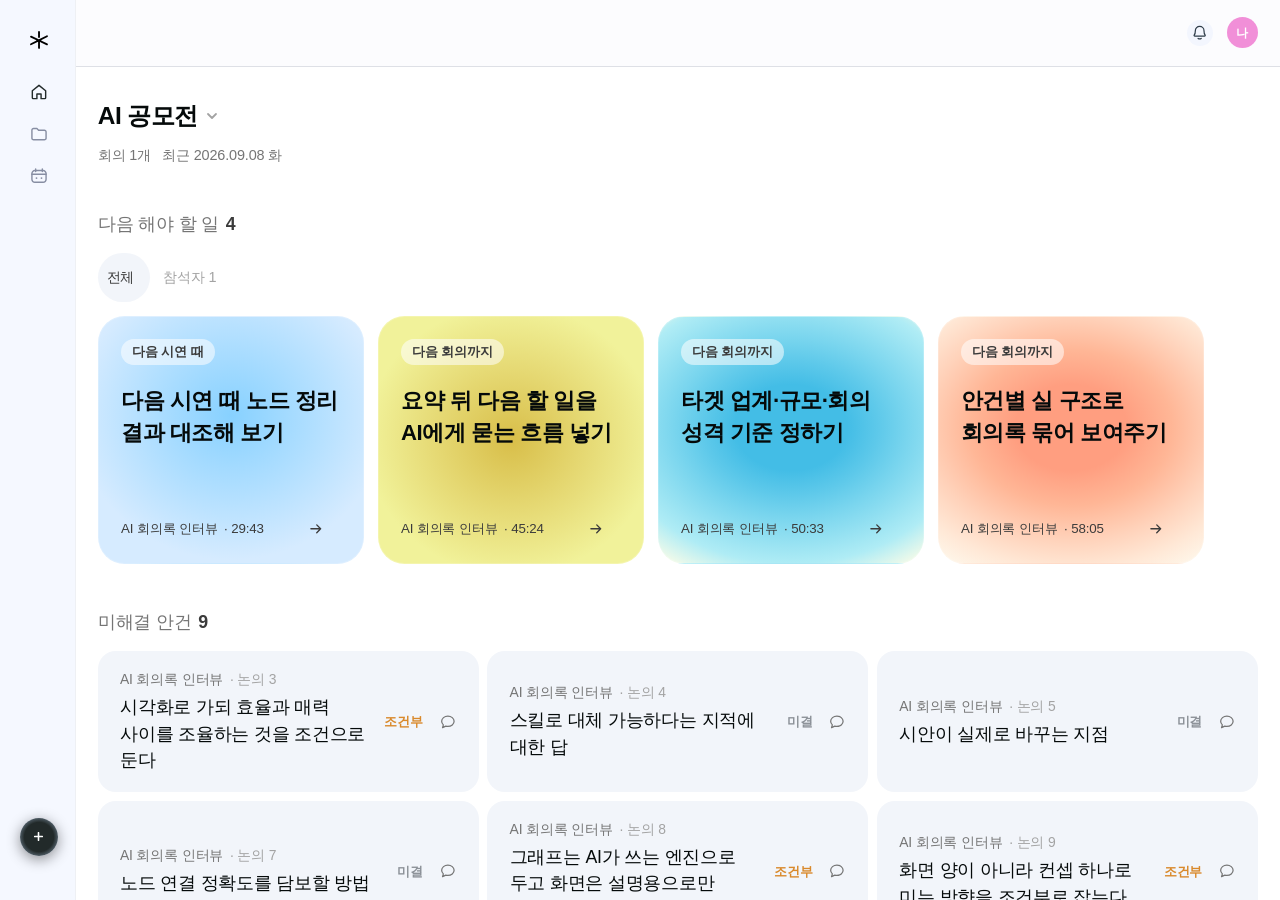
==== commit eb47dbec: "안건별은 주차를 가로지르는 플로우 맵 — 요약이 아니라 변화를 본다 안건별 탭의 카드는 이제 회의 하나의 논의가 아니라 프로젝트를 가로지르는 '안건 축'이다. 누르면 요약이 아니라" ====
--- a/docs/index.html
+++ b/docs/index.html
@@ -514,12 +514,23 @@
 .mcontent .map{height:100%;flex:1;border-radius:20px;border:1px solid #f0f0f0;overflow:hidden;box-shadow:none}
 .mcontent .sheet{box-shadow:none;border-radius:0;padding:0 4px 40px}
 
+/* ---------- 안건별 — 전체 과정 플로우 맵. 원문은 카드를 누를 때까지 열리지 않는다 ---------- */
+.mcontent.agenda{grid-template-columns:0 minmax(0,1fr);transition:grid-template-columns .35s var(--ease)}
+.mcontent.agenda>.tr{width:0;min-width:0;padding:0;overflow:hidden;opacity:0;pointer-events:none;transition:opacity .3s}
+.mcontent.agenda.srcon{grid-template-columns:357px minmax(0,1fr)}
+.mcontent.agenda.srcon>.tr{width:auto;padding:12px 0 0 20px;opacity:1;pointer-events:auto}
+.srcx{width:20px;height:20px;border-radius:50%;color:var(--dim);font-size:15px;line-height:1}
+.srcx:hover{background:var(--card);color:var(--ink)}
+
 /* 좁은 화면 — 원문은 따로 한 탭 */
 @media (max-width:900px){
   .mcontent{grid-template-columns:minmax(0,1fr)}
   .mcontent .tr{display:none}
   body.tab-src .mcontent .tr{display:flex;padding:12px 12px 0}
   body.tab-src .mcontent .pane{display:none}
+  .mcontent.agenda.srcon{grid-template-columns:minmax(0,1fr)}
+  .mcontent.agenda.srcon>.tr{display:flex;padding:12px 12px 0}
+  .mcontent.agenda.srcon>.pane{display:none}
 }
 @media (min-width:901px){ .only-narrow{display:none} }
 
@@ -533,13 +544,15 @@
    =================================================================== */
 /* 레일이 열리고 닫힐 때 — 폭·칸·글자가 한 박자(.3초)로 같이 늘었다 줄어든다 */
 /* 레일 폭 자체를 애니메이션한다 — 칸(grid)과 레일이 같은 값을 보고 한 몸으로 늘어난다 */
+/* @property 를 모르는 브라우저(구형 사파리 등)에서는 --lnb 가 아예 없어 레일과 본문 그리드가 통째로 무너진다 */
+:root{--lnb:68px}
 @property --lnb{syntax:"<length>";inherits:true;initial-value:68px}
 :root{--lnbt:.3s;--lnbe:cubic-bezier(.32,.72,0,1)}
 body{transition:--lnb var(--lnbt) var(--lnbe)}
 body.lnb{--lnb:185px}
-.app{display:grid;grid-template-columns:var(--lnb) minmax(0,1fr);grid-template-rows:60px minmax(0,1fr);
-  height:var(--vh);min-height:0}
-.side{grid-row:1/3;position:static;width:var(--lnb);height:var(--vh);
+.app{display:grid;grid-template-columns:var(--lnb,68px) minmax(0,1fr);grid-template-rows:60px minmax(0,1fr);
+  height:var(--vh);min-height:0;max-width:1440px;margin:0 auto}   /* 1152 규격의 1.25배까지만 벌린다 */
+.side{grid-row:1/3;position:static;width:var(--lnb,68px);height:var(--vh);
   display:flex;flex-direction:column;align-items:flex-start;gap:17.6px;overflow:hidden;
   padding:24px 16px 40px 18px;background:#f5f8ff;border-right:.8px solid #eef0f4}
 .side .top{flex:none;display:flex;align-items:center;justify-content:center;width:34px;height:24px;
@@ -591,6 +604,13 @@
 
 main{grid-column:2;min-width:0;min-height:0;overflow:auto;padding:0;background:#fff}
 body.meeting main{overflow:hidden}
+/* 아무리 줄여도 안 담기는 창 — 높이를 창에 묶지 않고 아래로 흐르게 둔다 */
+body.tight .app{height:auto;min-height:var(--vh)}
+body.tight .side{position:sticky;top:0;height:var(--vh)}
+body.tight main,body.tight.meeting main{overflow:visible}
+body.tight.meeting #view{height:auto;min-height:calc(var(--vh) - 60px);overflow:visible}
+body.tight .mgrid.wide{grid-auto-rows:auto}
+body.tight .mgrid.wide .tr,body.tight .mgrid.wide .map{height:420px}
 body.meeting #view{display:flex;flex-direction:column;height:100%;overflow:hidden}
 .mcontent{height:auto;flex:1;min-height:0}
 
@@ -761,30 +781,34 @@
   : CUR.kind === 'home' ? (CUR.mode === 'team' ? 'home_team' : 'home_my')
   : CUR.kind === 'cal' ? 'calendar'
   : CUR.kind === 'list' ? (CUR.by === 'agenda' ? 'list_agenda' : 'list_new')
+  : CUR.kind === 'agenda' ? 'agenda'
   : CUR.kind === 'meeting' ? 'meeting_' + (['src', 'map'].includes(CUR.tab) ? CUR.tab : 'sum') : 'home_my';
 const utNav = () => window.UT && UT.nav(screenName(), CUR.kind === 'meeting' ? CUR.id : '');
 const utAct = (t, l) => window.UT && UT.act(t, l);
-/* #/p/<프로젝트>  ·  #/p/<프로젝트>/list  ·  #/m/<회의>/<요약|원문|맵> */
+/* #/p/<프로젝트>  ·  #/p/<프로젝트>/list  ·  #/p/<프로젝트>/agenda/<안건>  ·  #/m/<회의>/<요약|원문|맵> */
 let CUR = {};
 function route() {
-  const [, kind, a, b] = decodeURIComponent(location.hash).split('/');
+  const [, kind, a, b, c] = decodeURIComponent(location.hash).split('/');
   let p, page;
   if (kind === 'm' && meetingOf(a)) { p = projOf(a); page = { kind: 'meeting', id: meetingOf(a).id, tab: b || 'sum' }; }
   else {
     p = D.projects.find(x => x.id === a) || D.projects.find(x => x.id === store.get('mn.project')) || D.projects[0];
-    page = { kind: b === 'list' ? 'list' : b === 'cal' ? 'cal' : 'home', mode: b === 'team' ? 'team' : 'my' };
+    page = { kind: b === 'list' ? 'list' : b === 'cal' ? 'cal' : b === 'agenda' ? 'agenda' : 'home',
+      mode: b === 'team' ? 'team' : 'my', tid: c };
   }
   if (!p) { $('#view').innerHTML = '<div class="empty">아직 정리된 회의가 없어요. 왼쪽 아래 ＋ 새 회의 정리로 시작하세요.</div>'; return; }
   store.set('mn.project', p.id);
   const same = CUR.p === p && CUR.kind === page.kind && CUR.id === page.id && CUR.mode === page.mode;
   CUR = { p, ...page };
-  document.body.classList.toggle('meeting', page.kind === 'meeting');
-  if (page.kind !== 'meeting') document.body.classList.remove('mapview', 'tab-src');
+  const full = page.kind === 'meeting' || page.kind === 'agenda';   /* 머리말 + 원문/판 한 화면 */
+  document.body.classList.toggle('meeting', full);
+  if (!full) document.body.classList.remove('mapview', 'tab-src');
   side();
   if (same && page.kind === 'meeting') return meetingTab(page.tab);
   scrollTo(0, 0);
-  ({ home, list, cal: calendar, meeting: meetingPage })[page.kind](p, page);
-  if (page.kind !== 'meeting') { utNav(); lnbAuto(false); }   /* 회의는 탭이 정해진 뒤 meetingTab 에서 */
+  ({ home, list, cal: calendar, meeting: meetingPage, agenda: agendaPage })[page.kind](p, page);
+  if (page.kind === 'agenda') lnbAuto(true);                  /* 판이 넓게 서야 한다 — 맵 탭과 같게 */
+  else if (page.kind !== 'meeting') { utNav(); lnbAuto(false); }   /* 회의는 탭이 정해진 뒤 meetingTab 에서 */
 }
 const go = h => { location.hash = h; };
 
@@ -800,7 +824,7 @@
   const { p } = CUR;
   const nav = [['home', '홈', `#/p/${p.id}`, I.home], ['list', '회의록', `#/p/${p.id}/list`, I.folder],
     ['cal', '캘린더', `#/p/${p.id}/cal`, I.cal]];
-  const on = k => CUR.kind === k || (k === 'list' && CUR.kind === 'meeting');
+  const on = k => CUR.kind === k || (k === 'list' && (CUR.kind === 'meeting' || CUR.kind === 'agenda'));
   $('#nav').innerHTML = nav.map(([k, t, h, ic]) => `<a href="${esc(h)}" class="tap ${on(k) ? 'on' : ''}" title="${t}">${ic}<span>${t}</span></a>`).join('');
   const noti = $('.topbar .noti'); if (noti) noti.innerHTML = I.bell;
   const me = $('.topbar .me'); if (me) me.innerHTML = av(p, p.me || '나', 28);
@@ -1107,14 +1131,14 @@
     CUR.by = by;
     if (by === 'new') body = `<div class="rows">${ms.map((m, i) => meetRow(m, maps[i], i === 0)).join('')}</div>`;
     else {
-      const all = ms.flatMap((m, i) => maps[i].sections.map(s => ({ s, m })));
+      const ts = tracksOf(p, ms, maps);
       body = ['open', 'conditional', 'decision'].map(k => {
-        const g = all.filter(x => (x.s.resolution || {}).kind === k);
-        return g.length ? `<div class="grp"><h4><span class="st ${k}">${KO[k]}</span><i>${g.length}</i></h4><div class="grid2">${g.map(({ s, m }) => {
-          const iss = s.nodes.find(n => n.kind === 'issue');
-          return `<a class="row tap" href="#/m/${esc(m.id)}/sum/${s.no}"><div class="tx"><div class="meta">${esc(titleOf(m))}<i>· 논의 ${s.no}</i></div>
-            <h3>${esc(s.title)}</h3><p>${esc(s.resolution.title)}</p></div></a>`; }).join('')}</div></div>` : '';
-      }).join('');
+        const g = ts.filter(t => t.state === k);
+        return g.length ? `<div class="grp"><h4><span class="st ${k}">${KO[k]}</span><i>${g.length}</i></h4><div class="grid2">${g.map(t =>
+          `<a class="row tap" href="#/p/${esc(p.id)}/agenda/${esc(t.id)}"><div class="tx">
+            <div class="meta">${t.span.map(m => esc(titleOf(m, p))).join(' → ')}<i>· 논의 ${t.secs.length}개</i></div>
+            <h3>${esc(t.name)}</h3><p>${esc(t.tail)}</p></div></a>`).join('')}</div></div>` : '';
+      }).join('') || '<div class="empty">아직 안건이 없어요</div>';
     }
     v.innerHTML = `${projHead(p, `<span>회의 ${ms.length}개</span><span>최근 ${esc(fdate(ms[0].date))}</span>`)}
       <div class="pills" style="margin-top:26px" id="by"><button class="${by === 'new' ? 'on' : ''}" data-b="new">최신순</button><button class="${by === 'agenda' ? 'on' : ''}" data-b="agenda">안건별</button></div>
@@ -1123,6 +1147,91 @@
     $('#by').onclick = e => { const b = e.target.closest('[data-b]'); if (!b) return; by = b.dataset.b; store.set('mn.by', by); draw(); utNav(); };
   };
   draw();
+}
+
+/* 안건 축 — 주차와 상관없이 한 안건이 프로젝트 전체에서 어떻게 바뀌어 왔는가.
+   projects.json 의 agenda 에 축을 적어 두었으면 그대로, 없으면 논의 묶음(group) 이름으로 모은다 */
+function tracksOf(p, ms, maps) {
+  const byId = {}; ms.forEach((m, i) => byId[nfc(m.id)] = { m, map: maps[i] });
+  const pick = (mid, no) => { const g = byId[nfc(mid)];
+    const sec = g && (g.map.sections || []).find(s => s.no === no);
+    return sec ? { m: g.m, sec } : null; };
+  const out = [];
+  if ((p.agenda || []).length) p.agenda.forEach(t => {
+    const secs = t.secs.map(r => { const i = r.lastIndexOf('#');
+      return pick(r.slice(0, i), +r.slice(i + 1)); }).filter(Boolean);
+    if (secs.length) out.push({ id: t.id, name: t.name, secs, refs: t.secs });
+  });
+  else [...ms].reverse().forEach(m => (byId[nfc(m.id)].map.sections || []).forEach(sec => {   /* 오래된 회의부터 */
+    const name = sec.group || sec.title;
+    let t = out.find(x => x.name === name);
+    if (!t) out.push(t = { id: 'g' + (out.length + 1), name, secs: [], refs: [] });
+    t.secs.push({ m, sec }); t.refs.push(m.id + '#' + sec.no);
+  }));
+  /* 축의 '지금'은 가장 나중 논의의 상태다 — 목록은 그 상태로 묶인다 */
+  out.forEach(t => {
+    const last = t.secs[t.secs.length - 1], r = last.sec.resolution || {};
+    t.state = r.kind || 'open';
+    t.tail = r.title || '결론 없이 넘어갔어요';
+    t.span = [...new Set(t.secs.map(x => x.m.id))].map(id => t.secs.find(x => x.m.id === id).m);
+  });
+  return out;
+}
+/* 안건 하나 — 회의 여럿의 논의가 한 판에 시간 순으로 선다. 원문은 카드를 누를 때만 왼쪽에 열린다 */
+async function agendaPage(p, page) {
+  const ms = inProj(p), maps = await Promise.all(ms.map(getMap));
+  if (CUR.p !== p || CUR.kind !== 'agenda') return;
+  const ts = tracksOf(p, ms, maps), t = ts.find(x => x.id === page.tid) || ts[0];
+  const v = $('#view');
+  if (!t) { v.innerHTML = '<div class="empty">아직 안건이 없어요</div>'; return; }
+  M = null;
+  const src = `map.html?secs=${encodeURIComponent(t.refs.join(','))}&title=${encodeURIComponent(t.name)}`
+    + '&view=map&embed=1&norail=1';
+  v.innerHTML = `
+    <div class="mtop">
+      <div class="mt-l">
+        <div class="mt-title"><a class="mback tap" href="#/p/${esc(p.id)}/list" aria-label="회의록">${I.arrowL}</a>
+          <h1>${esc(t.name)}</h1></div>
+        <div class="mt-meta"><span>안건별</span><span>논의 ${t.secs.length}개</span>
+          <span>${t.span.map(m => esc(titleOf(m, p))).join(' → ')}</span></div>
+      </div>
+    </div>
+    <div class="mcontent agenda" id="ac">
+      <section class="tr"></section>
+      <section class="pane">
+        <div id="mbody">
+          <ul class="mguide"><li>회의 주차와 상관없이, 이 안건이 전체 프로젝트에서 어떻게 바뀌어 왔는지 보여줘요. 오른쪽에 있는 판이 더 나중의 회의예요.</li>
+            <li>카드를 누르면 그 말이 오간 원문이 왼쪽에 열려요.</li></ul>
+          <div class="map mapwrap"><iframe src="${esc(src)}" title="안건 플로우 맵"></iframe></div>
+        </div>
+      </section>
+    </div>`;
+  document.body.classList.add('mapview');
+  document.body.classList.remove('tab-src');
+  utNav();
+}
+/* 안건별 맵의 카드를 눌렀다 — 그 말이 오간 회의의 원문을 왼쪽에 펼친다 */
+async function agendaEv(d) {
+  const m = d.mid && meetingOf(d.mid), grid = $('#ac');
+  if (!m || !grid) return;
+  if (!M || M.m.id !== m.id) {
+    const [map, segs] = await Promise.all([getMap(m), getTrans(m)]);
+    if (CUR.kind !== 'agenda' || !$('#ac')) return;
+    M = { m, map, segs };
+    const old = grid.querySelector(':scope > .tr');
+    old.insertAdjacentHTML('beforebegin', transHTML(segs));
+    old.remove();
+    const h = grid.querySelector('.trh');
+    h.querySelector('h5').textContent = '원문 · ' + titleOf(m, CUR.p);
+    const x = document.createElement('button');
+    x.className = 'srcx tap'; x.type = 'button'; x.textContent = '×';
+    x.setAttribute('aria-label', '원문 닫기');
+    x.onclick = () => grid.classList.remove('srcon');
+    h.append(x);
+    bindTrans(); audio(map);
+  }
+  grid.classList.add('srcon');
+  gotoEv(d, 60);
 }
 
 /* ================= 5. 회의 페이지 — 요약 · 원문 · 플로우 맵 ================= */
@@ -1307,7 +1416,7 @@
 /* 쟁점을 누르면 그 논의 구간이 원문에서 칠해진다 */
 function pickSection(s, scroll, at) {
   if (!s) return;
-  if (narrow() && scroll && !$('.mgrid.solo')) { go(`#/m/${M.m.id}/src`); setTimeout(() => pickSection(s, true, at), 80); return; }
+  if (narrow() && scroll && CUR.kind !== 'agenda' && !$('.mgrid.solo')) { go(`#/m/${M.m.id}/src`); setTimeout(() => pickSection(s, true, at), 80); return; }
   clearMarks();
   const a = secs(s.t), b = secs(s.t1), box = $('#segs');
   let first = null, want = null;
@@ -1321,7 +1430,7 @@
 }
 /* 노드·할 일을 누르면 그 사람이 한 말의 그 구절만 짚는다 */
 function showEv(ev, who, t) {
-  if (narrow() && !$('.mgrid.solo')) { PENDING = { ev, who, t }; go(`#/m/${M.m.id}/src`); return; }
+  if (narrow() && CUR.kind !== 'agenda' && !$('.mgrid.solo')) { PENDING = { ev, who, t }; go(`#/m/${M.m.id}/src`); return; }
   clearMarks();
   const re = ev && new RegExp(ev.trim().split(/\s+/).map(escRe).join('\\s+'));
   const near = secs(t);
@@ -1581,8 +1690,8 @@
 
 /* 플로우 맵(iframe)에서 카드를 누르면 왼쪽 원문을 짚는다 */
 addEventListener('message', e => {
-  const d = e.data; if (!d || !M) return;
-  if (d.mn === 'ev') gotoEv(d);
+  const d = e.data; if (!d || (!M && CUR.kind !== 'agenda')) return;
+  if (d.mn === 'ev') { if (CUR.kind === 'agenda') agendaEv(d); else gotoEv(d); }
   if (d.mn === 'follow') follow(d.on);
   if (d.mn === 'view' && d.open) (d.frames || []).forEach(no => utAct('zoom' + no, `플로우 맵에서 논의 ${no} 확대`));
   if (d.mn === 'rate') { FRATE = d.v; if (AU) AU.playbackRate = d.v; }
@@ -1707,9 +1816,16 @@
   return out;
 }
 
-/* 디자인 규격(1152 폭) 을 창 너비에 맞춰 통째로 키운다 — 어떤 창에서도 피그마와 같은 비율 */
-const fitShell = () => document.documentElement.style.setProperty('--zoom',
-  Math.max(.7, Math.min(2, innerWidth / 1152)).toFixed(4));
+/* 디자인 규격(1152×720) 을 창에 맞춰 통째로 키운다 — 모자란 쪽에 맞춰야 아래가 잘리지 않는다.
+   무엇보다 먼저 지키는 것: 어떤 창에서도 화면이 다 보인다. 비율은 그 다음이다.
+   ① 창이 규격보다 크면 키운다(최대 2배) ② 작으면 줄인다(0.5배까지)
+   ③ 0.5 로도 안 담기는 창에서는 줄이기를 멈추고 세로로 흐르게 둔다(body.tight) — 잘리느니 스크롤한다 */
+const fitShell = () => {
+  const fit = Math.min(innerWidth / 1152, innerHeight / 720);
+  const z = Math.max(.5, Math.min(2, fit));
+  document.documentElement.style.setProperty('--zoom', z.toFixed(4));
+  document.body.classList.toggle('tight', fit < z - .001);
+};
 fitShell();
 addEventListener('resize', fitShell);
 
